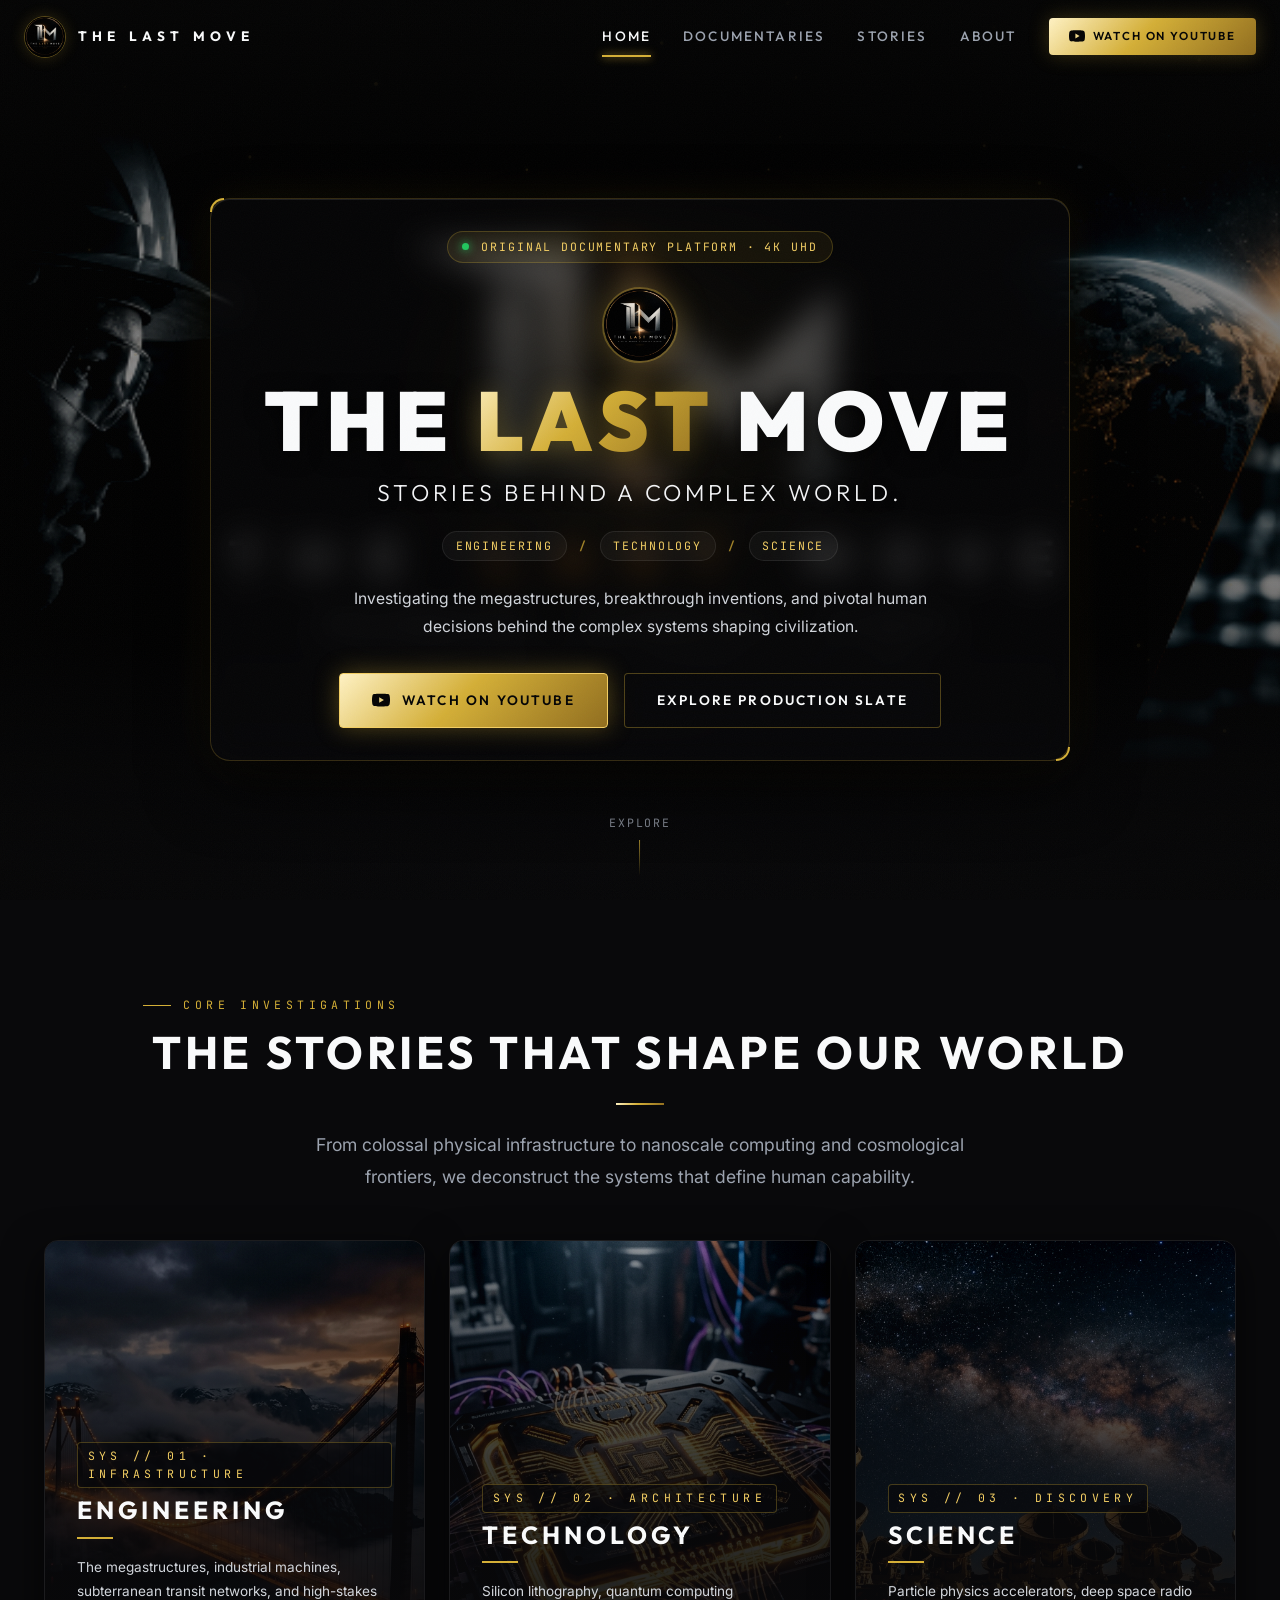
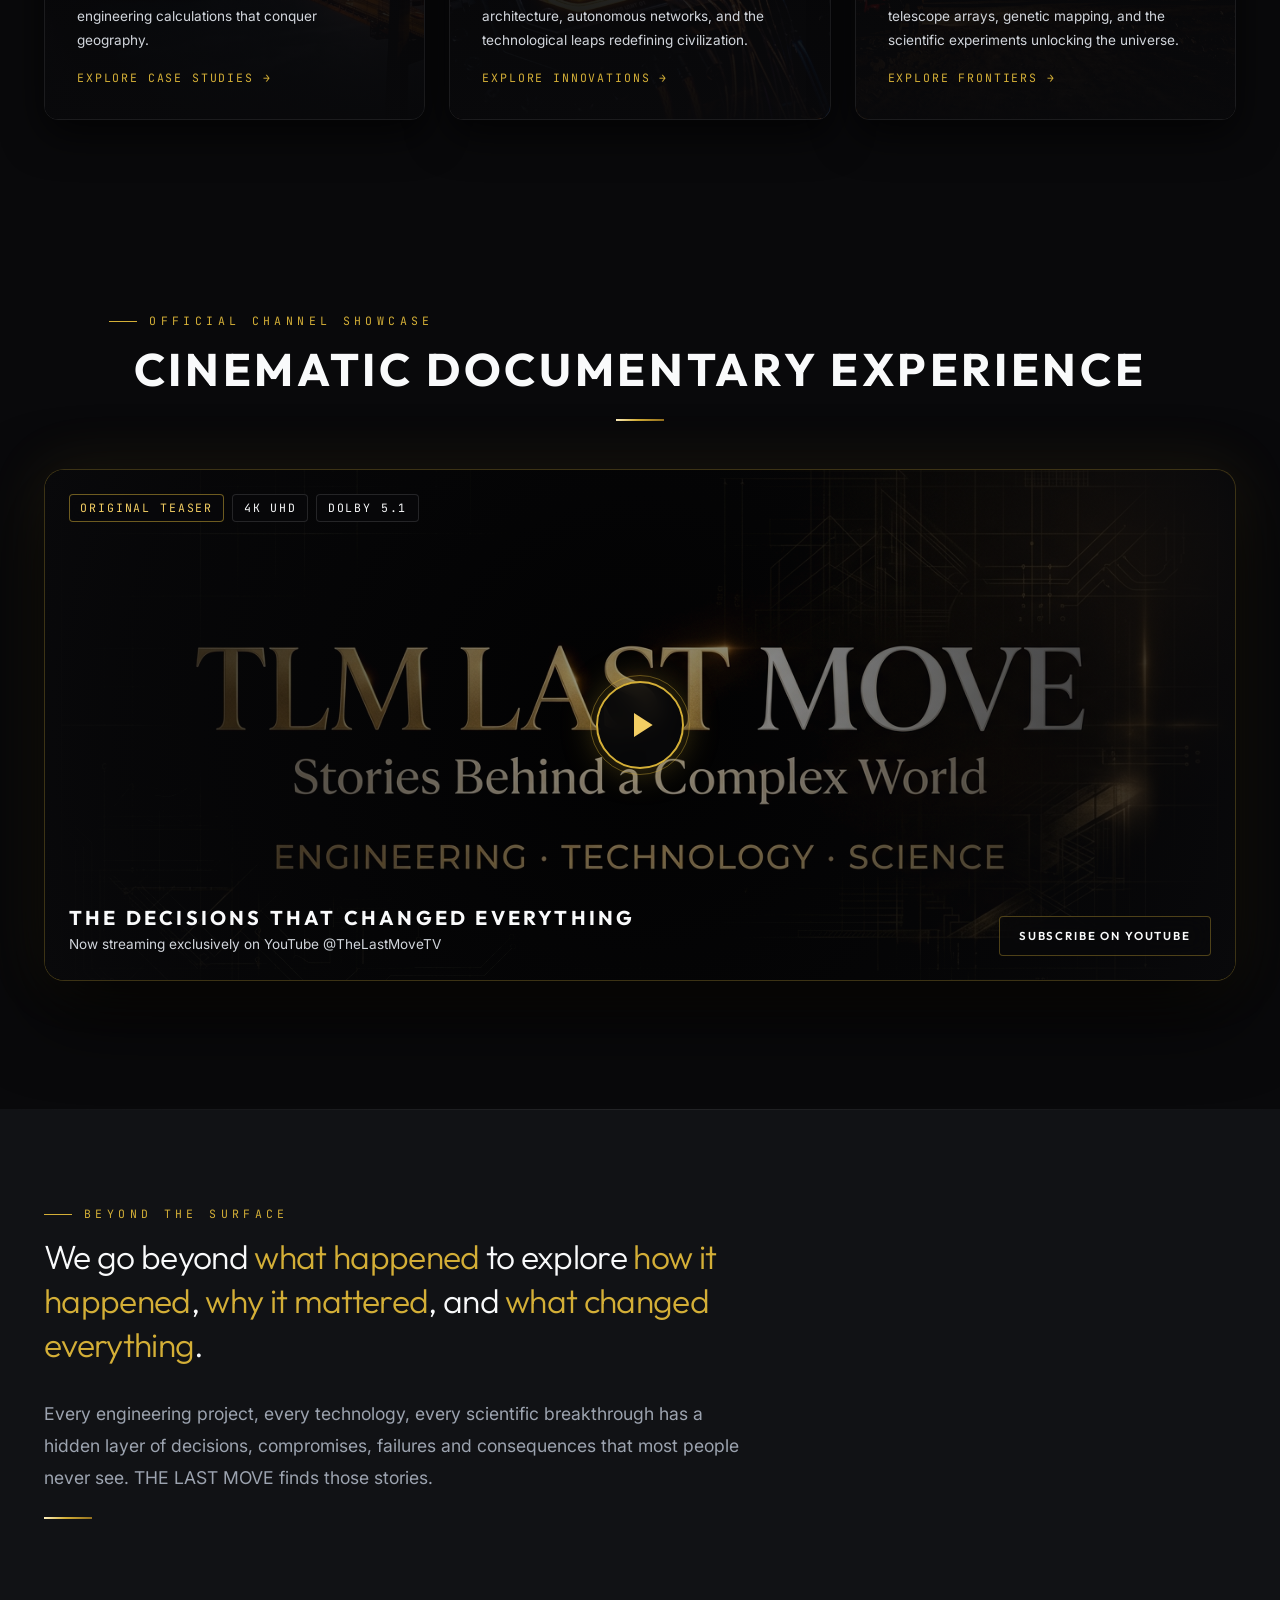
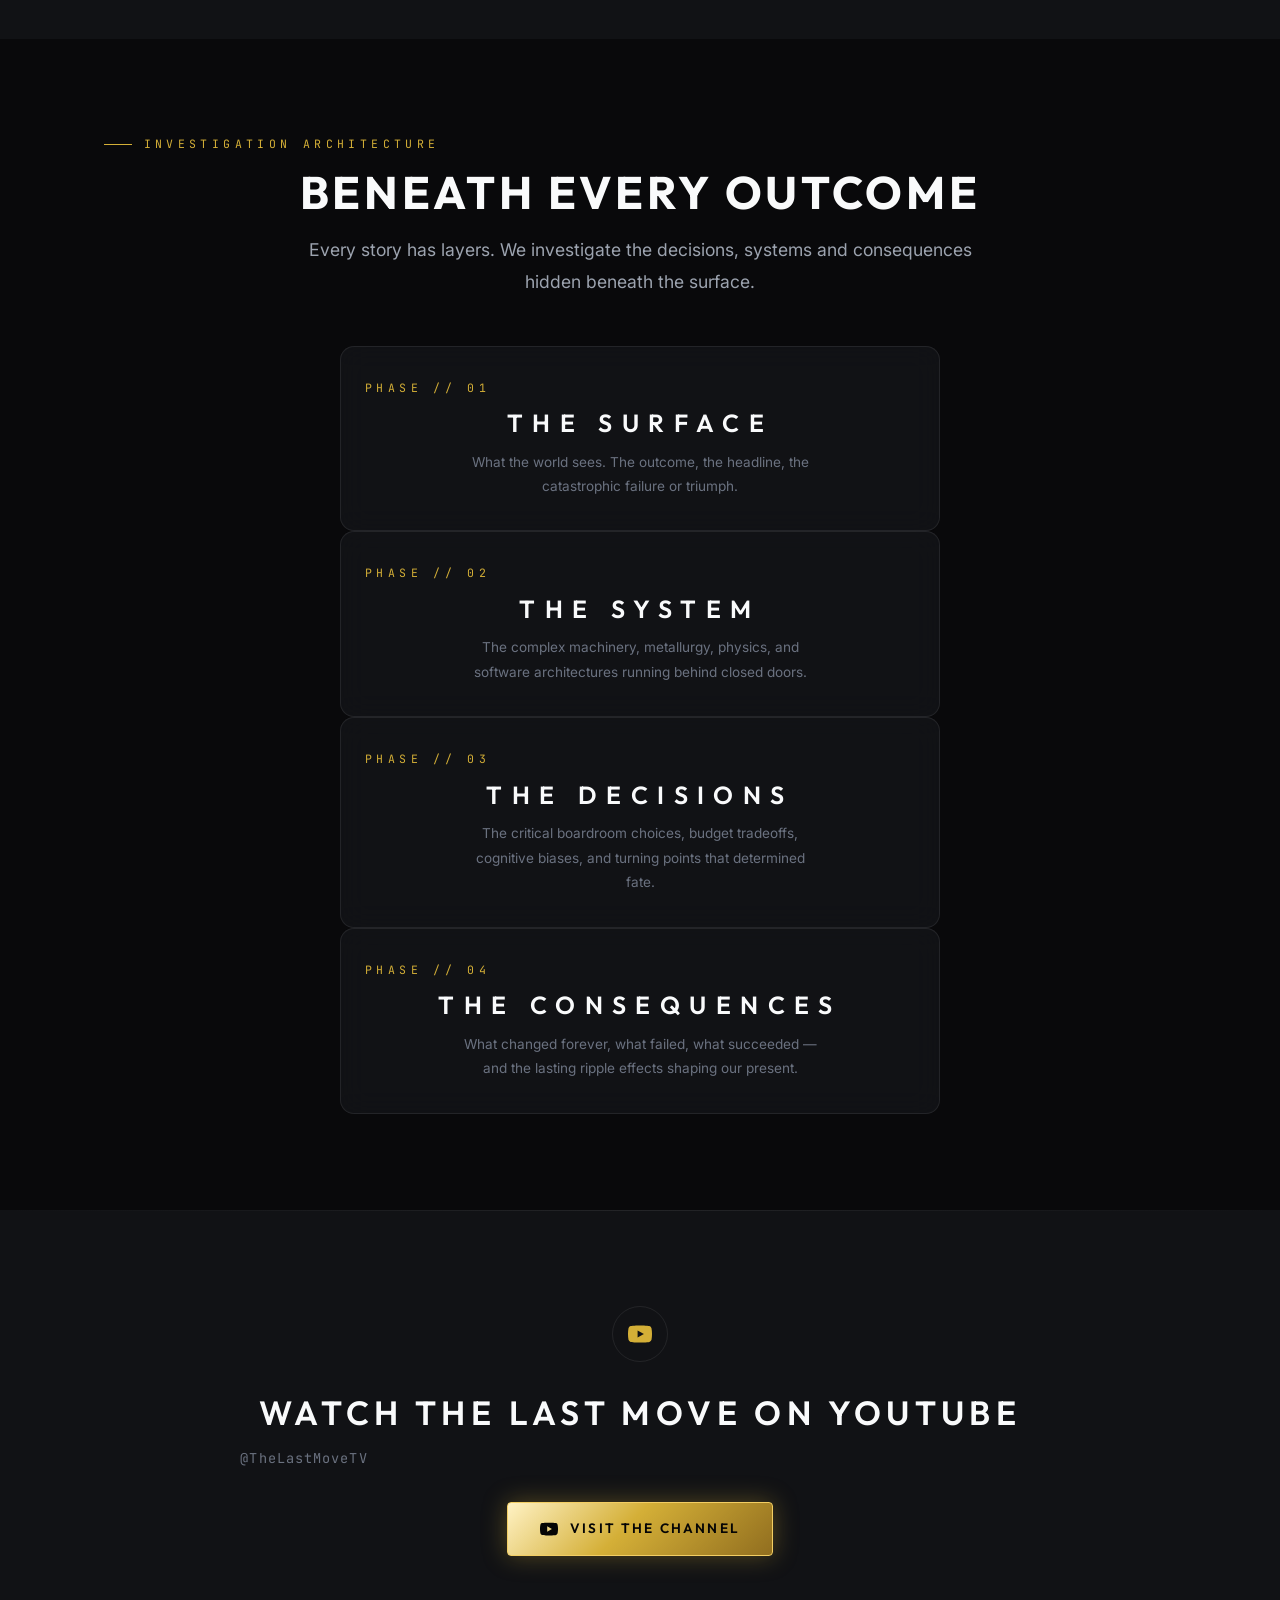
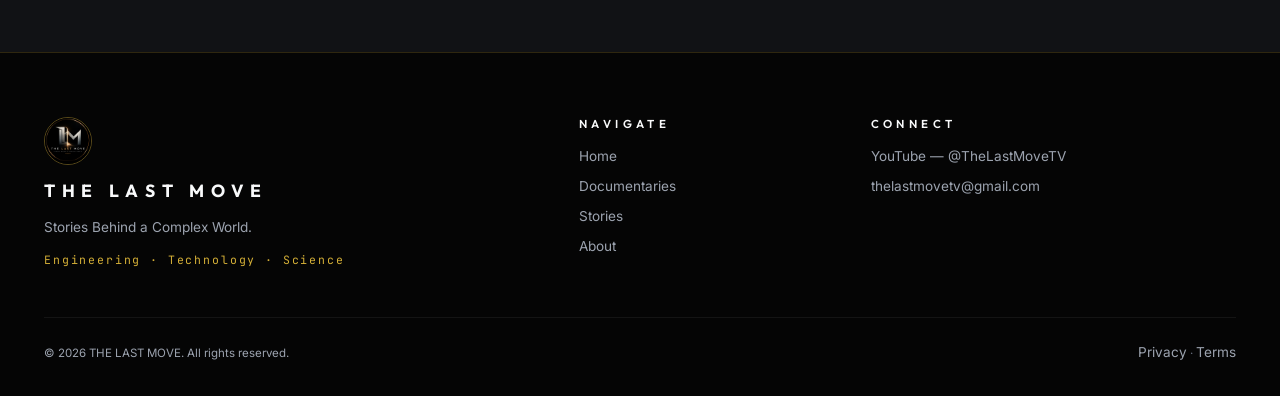
==== index.html @ c0514aca "feat: official website for THE LAST MOVE with cinematic modern aesthetic" ====
<!DOCTYPE html>
<html lang="en">
<head>
  <meta charset="UTF-8">
  <meta name="viewport" content="width=device-width, initial-scale=1.0">
  <title>THE LAST MOVE — Stories Behind a Complex World</title>
  <meta name="description" content="THE LAST MOVE explores engineering, technology, science and the decisions behind the systems that shape our world. Original documentaries investigating how it happened, why it mattered, and what changed everything.">
  <meta name="robots" content="index, follow">
  <link rel="canonical" href="https://thelastmove.com/">

  <!-- Open Graph -->
  <meta property="og:type" content="website">
  <meta property="og:title" content="THE LAST MOVE — Stories Behind a Complex World">
  <meta property="og:description" content="Original documentaries exploring engineering, technology, science and the decisions behind the systems that shape our world.">
  <meta property="og:image" content="assets/og-image.jpg">
  <meta property="og:url" content="https://thelastmove.com/">
  <meta property="og:site_name" content="THE LAST MOVE">

  <!-- Twitter -->
  <meta name="twitter:card" content="summary_large_image">
  <meta name="twitter:title" content="THE LAST MOVE — Stories Behind a Complex World">
  <meta name="twitter:description" content="Original documentaries exploring engineering, technology, science and the decisions behind the systems that shape our world.">
  <meta name="twitter:image" content="assets/og-image.jpg">

  <!-- Fonts -->
  <link rel="preconnect" href="https://fonts.googleapis.com">
  <link rel="preconnect" href="https://fonts.gstatic.com" crossorigin>
  <link href="https://fonts.googleapis.com/css2?family=Inter:wght@300;400;500;600&family=JetBrains+Mono:wght@400;500;700&family=Outfit:wght@300;400;500;600;700;800;900&display=swap" rel="stylesheet">

  <!-- Styles -->
  <link rel="stylesheet" href="css/variables.css">
  <link rel="stylesheet" href="css/base.css">
  <link rel="stylesheet" href="css/components.css">
  <link rel="stylesheet" href="css/hero.css">
  <link rel="stylesheet" href="css/pages.css">
  <link rel="stylesheet" href="css/responsive.css">

  <!-- Structured Data -->
  <script type="application/ld+json">
  {
    "@context": "https://schema.org",
    "@type": "Organization",
    "name": "THE LAST MOVE",
    "description": "Original documentaries exploring engineering, technology, science and the decisions behind the systems that shape our world.",
    "url": "https://thelastmove.com",
    "sameAs": [
      "https://www.youtube.com/@TheLastMoveTV"
    ]
  }
  </script>
</head>
<body>

  <!-- ════════════════════════════════════════
       NAVIGATION
       ════════════════════════════════════════ -->
  <nav class="nav" id="main-nav" role="navigation" aria-label="Main navigation">
    <div class="nav__inner">
      <a href="index.html" class="nav__brand" aria-label="THE LAST MOVE — Home">
        <img src="assets/logo.jpg" alt="THE LAST MOVE logo" class="nav__logo" width="42" height="42">
        <span class="nav__brand-text">The Last Move</span>
      </a>

      <button class="nav__toggle" id="nav-toggle" aria-label="Toggle navigation menu" aria-expanded="false">
        <span></span>
        <span></span>
        <span></span>
      </button>

      <div class="nav__links" id="nav-links">
        <a href="index.html" class="nav__link is-active">Home</a>
        <a href="documentaries.html" class="nav__link">Documentaries</a>
        <a href="stories.html" class="nav__link">Stories</a>
        <a href="about.html" class="nav__link">About</a>
        <a href="https://www.youtube.com/@TheLastMoveTV" target="_blank" rel="noopener noreferrer" class="nav__cta" id="nav-yt-cta">
          <svg viewBox="0 0 24 24" aria-hidden="true"><path d="M23.5 6.2a3 3 0 0 0-2.1-2.1C19.5 3.5 12 3.5 12 3.5s-7.5 0-9.4.6A3 3 0 0 0 .5 6.2 31.4 31.4 0 0 0 0 12a31.4 31.4 0 0 0 .5 5.8 3 3 0 0 0 2.1 2.1c1.9.6 9.4.6 9.4.6s7.5 0 9.4-.6a3 3 0 0 0 2.1-2.1A31.4 31.4 0 0 0 24 12a31.4 31.4 0 0 0-.5-5.8zM9.6 15.6V8.4l6.3 3.6-6.3 3.6z"/></svg>
          Watch on YouTube
        </a>
      </div>
    </div>
  </nav>

  <!-- ════════════════════════════════════════
       HERO
       ════════════════════════════════════════ -->
  <section class="hero" id="hero" aria-label="Hero">
    <canvas class="hero__canvas" id="hero-canvas" aria-hidden="true"></canvas>

    <div class="hero__bg">
      <img src="assets/banner.png" alt="THE LAST MOVE documentary banner" class="hero__bg-image" loading="eager">
    </div>

    <div class="hero__overlay" aria-hidden="true"></div>
    <div class="hero__ambient-glow" aria-hidden="true"></div>

    <div class="hero__content">
      <div class="hero__telemetry">
        <span class="hero__telemetry-dot"></span>
        <span>Original Documentary Platform · 4K UHD</span>
      </div>

      <img src="assets/logo.jpg" alt="THE LAST MOVE" class="hero__logo" width="76" height="76">

      <h1 class="hero__title">The <span class="gold">Last</span> Move</h1>

      <p class="hero__tagline">Stories Behind a Complex World.</p>

      <div class="hero__categories" aria-label="Core categories">
        <span class="hero__cat-pill">Engineering</span>
        <span class="hero__cat-sep">/</span>
        <span class="hero__cat-pill">Technology</span>
        <span class="hero__cat-sep">/</span>
        <span class="hero__cat-pill">Science</span>
      </div>

      <p class="hero__description">
        Investigating the megastructures, breakthrough inventions, and pivotal human decisions behind the complex systems shaping civilization.
      </p>

      <div class="hero__actions">
        <a href="https://www.youtube.com/@TheLastMoveTV" target="_blank" rel="noopener noreferrer" class="btn btn--primary" id="hero-cta-yt">
          <svg viewBox="0 0 24 24" aria-hidden="true" style="width:18px;height:18px;fill:currentColor;"><path d="M23.5 6.2a3 3 0 0 0-2.1-2.1C19.5 3.5 12 3.5 12 3.5s-7.5 0-9.4.6A3 3 0 0 0 .5 6.2 31.4 31.4 0 0 0 0 12a31.4 31.4 0 0 0 .5 5.8 3 3 0 0 0 2.1 2.1c1.9.6 9.4.6 9.4.6s7.5 0 9.4-.6a3 3 0 0 0 2.1-2.1A31.4 31.4 0 0 0 24 12a31.4 31.4 0 0 0-.5-5.8zM9.6 15.6V8.4l6.3 3.6-6.3 3.6z"/></svg>
          Watch on YouTube
        </a>
        <a href="documentaries.html" class="btn btn--secondary" id="hero-cta-explore">
          Explore Production Slate
        </a>
      </div>
    </div>

    <div class="hero__scroll" aria-hidden="true">
      <span class="hero__scroll-text">Explore</span>
      <span class="hero__scroll-line"></span>
    </div>
  </section>

  <!-- ════════════════════════════════════════
       THREE PILLARS WITH CINEMA CARDS
       ════════════════════════════════════════ -->
  <section class="section pillars" id="pillars" aria-label="Core subjects">
    <div class="container">
      <div class="section-header text-center reveal">
        <p class="section-header__label" style="justify-content: center;">Core Investigations</p>
        <h2 class="section-header__title">The Stories That Shape Our World</h2>
        <div class="divider divider--center"></div>
        <p class="section-header__subtitle" style="margin: 0 auto;">
          From colossal physical infrastructure to nanoscale computing and cosmological frontiers, we deconstruct the systems that define human capability.
        </p>
      </div>

      <div class="pillars__grid">
        <!-- Pillar 1: Engineering -->
        <article class="pillar-card reveal reveal--delay-1">
          <img src="assets/pillar-engineering.jpg" alt="Colossal suspension bridge megastructure in mountain fjord" class="pillar-card__bg" loading="lazy">
          <div class="pillar-card__overlay"></div>
          <div class="pillar-card__content">
            <span class="pillar-card__tag">SYS // 01 · INFRASTRUCTURE</span>
            <h3 class="pillar-card__title">Engineering</h3>
            <div class="pillar-card__divider"></div>
            <p class="pillar-card__text">
              The megastructures, industrial machines, subterranean transit networks, and high-stakes engineering calculations that conquer geography.
            </p>
            <div class="pillar-card__meta">
              <span>EXPLORE CASE STUDIES →</span>
            </div>
          </div>
        </article>

        <!-- Pillar 2: Technology -->
        <article class="pillar-card reveal reveal--delay-2">
          <img src="assets/pillar-technology.jpg" alt="Quantum computer processor core with glowing gold circuitry" class="pillar-card__bg" loading="lazy">
          <div class="pillar-card__overlay"></div>
          <div class="pillar-card__content">
            <span class="pillar-card__tag">SYS // 02 · ARCHITECTURE</span>
            <h3 class="pillar-card__title">Technology</h3>
            <div class="pillar-card__divider"></div>
            <p class="pillar-card__text">
              Silicon lithography, quantum computing architecture, autonomous networks, and the technological leaps redefining civilization.
            </p>
            <div class="pillar-card__meta">
              <span>EXPLORE INNOVATIONS →</span>
            </div>
          </div>
        </article>

        <!-- Pillar 3: Science -->
        <article class="pillar-card reveal reveal--delay-3">
          <img src="assets/pillar-science.jpg" alt="Deep space radio observatory array under Milky Way in Atacama" class="pillar-card__bg" loading="lazy">
          <div class="pillar-card__overlay"></div>
          <div class="pillar-card__content">
            <span class="pillar-card__tag">SYS // 03 · DISCOVERY</span>
            <h3 class="pillar-card__title">Science</h3>
            <div class="pillar-card__divider"></div>
            <p class="pillar-card__text">
              Particle physics accelerators, deep space radio telescope arrays, genetic mapping, and the scientific experiments unlocking the universe.
            </p>
            <div class="pillar-card__meta">
              <span>EXPLORE FRONTIERS →</span>
            </div>
          </div>
        </article>
      </div>
    </div>
  </section>

  <!-- ════════════════════════════════════════
       CINEMA SHOWCASE TEASER
       ════════════════════════════════════════ -->
  <section class="section showcase" id="showcase" aria-label="Featured Trailer Teaser">
    <div class="container">
      <div class="section-header text-center reveal">
        <p class="section-header__label" style="justify-content: center;">Official Channel Showcase</p>
        <h2 class="section-header__title">Cinematic Documentary Experience</h2>
        <div class="divider divider--center"></div>
      </div>

      <div class="cinema-showcase reveal">
        <div class="cinema-showcase__viewport">
          <img src="assets/og-image.jpg" alt="THE LAST MOVE Preview Teaser" class="cinema-showcase__bg">
          <div class="cinema-showcase__overlay"></div>

          <div class="cinema-showcase__badges">
            <span class="cinema-badge cinema-badge--gold">ORIGINAL TEASER</span>
            <span class="cinema-badge">4K UHD</span>
            <span class="cinema-badge">DOLBY 5.1</span>
          </div>

          <a href="https://www.youtube.com/@TheLastMoveTV" target="_blank" rel="noopener noreferrer" class="cinema-play-btn" aria-label="Play documentary teaser on YouTube">
            <svg viewBox="0 0 24 24"><polygon points="6 3 20 12 6 21 6 3"/></svg>
          </a>

          <div class="cinema-showcase__caption">
            <div>
              <div class="cinema-showcase__title">The Decisions That Changed Everything</div>
              <div class="cinema-showcase__desc">Now streaming exclusively on YouTube @TheLastMoveTV</div>
            </div>
            <a href="https://www.youtube.com/@TheLastMoveTV" target="_blank" rel="noopener noreferrer" class="btn btn--secondary" style="padding: 0.6rem 1.2rem; font-size: var(--text-xs);">
              Subscribe on YouTube
            </a>
          </div>
        </div>
      </div>
    </div>
  </section>

  <!-- ════════════════════════════════════════
       EDITORIAL IDEA
       ════════════════════════════════════════ -->
  <section class="section editorial" id="editorial" aria-label="Our approach">
    <div class="container">
      <div class="editorial__content reveal">
        <p class="section-header__label">Beyond the Surface</p>
        <p class="editorial__lead">
          We go beyond <em>what happened</em> to explore <em>how it happened</em>, <em>why it mattered</em>, and <em>what changed everything</em>.
        </p>
        <p class="editorial__text">
          Every engineering project, every technology, every scientific breakthrough has a hidden layer of decisions, compromises, failures and consequences that most people never see. THE LAST MOVE finds those stories.
        </p>
        <div class="divider"></div>
      </div>
    </div>
  </section>

  <!-- ════════════════════════════════════════
       STORY EXPERIENCE / TELEMETRY TIMELINE
       ════════════════════════════════════════ -->
  <section class="section story-layers" id="story-layers" aria-label="How we tell stories">
    <div class="container">
      <div class="section-header text-center reveal">
        <p class="section-header__label" style="justify-content: center;">Investigation Architecture</p>
        <h2 class="section-header__title">Beneath Every Outcome</h2>
        <p class="section-header__subtitle" style="margin: 0 auto;">
          Every story has layers. We investigate the decisions, systems and consequences hidden beneath the surface.
        </p>
      </div>

      <div class="story-layers__flow">
        <div class="story-layer reveal">
          <div class="story-layer__step">PHASE // 01</div>
          <h3 class="story-layer__label">The Surface</h3>
          <p class="story-layer__text">What the world sees. The outcome, the headline, the catastrophic failure or triumph.</p>
        </div>

        <div class="story-layer reveal reveal--delay-1">
          <div class="story-layer__step">PHASE // 02</div>
          <h3 class="story-layer__label">The System</h3>
          <p class="story-layer__text">The complex machinery, metallurgy, physics, and software architectures running behind closed doors.</p>
        </div>

        <div class="story-layer reveal reveal--delay-2">
          <div class="story-layer__step">PHASE // 03</div>
          <h3 class="story-layer__label">The Decisions</h3>
          <p class="story-layer__text">The critical boardroom choices, budget tradeoffs, cognitive biases, and turning points that determined fate.</p>
        </div>

        <div class="story-layer reveal reveal--delay-3">
          <div class="story-layer__step">PHASE // 04</div>
          <h3 class="story-layer__label">The Consequences</h3>
          <p class="story-layer__text">What changed forever, what failed, what succeeded — and the lasting ripple effects shaping our present.</p>
        </div>
      </div>
    </div>
  </section>

  <!-- ════════════════════════════════════════
       YOUTUBE CTA
       ════════════════════════════════════════ -->
  <section class="section youtube-cta" id="youtube-cta" aria-label="Watch on YouTube">
    <div class="container">
      <div class="reveal">
        <a href="https://www.youtube.com/@TheLastMoveTV" target="_blank" rel="noopener noreferrer" class="youtube-cta__icon" aria-hidden="true">
          <svg viewBox="0 0 24 24"><path d="M23.5 6.2a3 3 0 0 0-2.1-2.1C19.5 3.5 12 3.5 12 3.5s-7.5 0-9.4.6A3 3 0 0 0 .5 6.2 31.4 31.4 0 0 0 0 12a31.4 31.4 0 0 0 .5 5.8 3 3 0 0 0 2.1 2.1c1.9.6 9.4.6 9.4.6s7.5 0 9.4-.6a3 3 0 0 0 2.1-2.1A31.4 31.4 0 0 0 24 12a31.4 31.4 0 0 0-.5-5.8zM9.6 15.6V8.4l6.3 3.6-6.3 3.6z"/></svg>
        </a>
        <h2 class="youtube-cta__title">Watch The Last Move on YouTube</h2>
        <p class="youtube-cta__handle">@TheLastMoveTV</p>
        <a href="https://www.youtube.com/@TheLastMoveTV" target="_blank" rel="noopener noreferrer" class="btn btn--primary" id="yt-section-cta">
          <svg viewBox="0 0 24 24" aria-hidden="true" style="width:18px;height:18px;fill:currentColor;"><path d="M23.5 6.2a3 3 0 0 0-2.1-2.1C19.5 3.5 12 3.5 12 3.5s-7.5 0-9.4.6A3 3 0 0 0 .5 6.2 31.4 31.4 0 0 0 0 12a31.4 31.4 0 0 0 .5 5.8 3 3 0 0 0 2.1 2.1c1.9.6 9.4.6 9.4.6s7.5 0 9.4-.6a3 3 0 0 0 2.1-2.1A31.4 31.4 0 0 0 24 12a31.4 31.4 0 0 0-.5-5.8zM9.6 15.6V8.4l6.3 3.6-6.3 3.6z"/></svg>
          Visit the Channel
        </a>
      </div>
    </div>
  </section>

  <!-- ════════════════════════════════════════
       FOOTER
       ════════════════════════════════════════ -->
  <footer class="footer" id="footer" role="contentinfo">
    <div class="container">
      <div class="footer__grid">
        <div class="footer__brand">
          <img src="assets/logo.jpg" alt="THE LAST MOVE" class="footer__logo" width="48" height="48">
          <span class="footer__name">The Last Move</span>
          <span class="footer__tagline">Stories Behind a Complex World.</span>
          <span class="footer__categories">Engineering · Technology · Science</span>
        </div>

        <div>
          <h3 class="footer__heading">Navigate</h3>
          <div class="footer__links">
            <a href="index.html" class="footer__link">Home</a>
            <a href="documentaries.html" class="footer__link">Documentaries</a>
            <a href="stories.html" class="footer__link">Stories</a>
            <a href="about.html" class="footer__link">About</a>
          </div>
        </div>

        <div>
          <h3 class="footer__heading">Connect</h3>
          <div class="footer__links">
            <a href="https://www.youtube.com/@TheLastMoveTV" target="_blank" rel="noopener noreferrer" class="footer__link">YouTube — @TheLastMoveTV</a>
            <a href="mailto:thelastmovetv@gmail.com" class="footer__link">thelastmovetv@gmail.com</a>
          </div>
        </div>
      </div>

      <div class="footer__bottom">
        <p class="footer__copy">&copy; 2026 THE LAST MOVE. All rights reserved.</p>
        <div class="footer__legal">
          <a href="#" class="footer__link">Privacy</a>
          <span style="color: var(--color-grey);">·</span>
          <a href="#" class="footer__link">Terms</a>
        </div>
      </div>
    </div>
  </footer>

  <!-- Scripts -->
  <script src="js/data.js"></script>
  <script src="js/hero-animation.js"></script>
  <script src="js/main.js"></script>
</body>
</html>
---- css/variables.css ----
/* ============================================
   THE LAST MOVE — Design Tokens
   ============================================ */

:root {
  /* ── Colors ── */
  --color-black:        #050505;
  --color-near-black:   #09090b;
  --color-charcoal:     #111215;
  --color-graphite:     #16181d;
  --color-dark-grey:    #22242a;
  --color-mid-grey:     #353842;
  --color-grey:         #6b7280;
  --color-silver:       #9ca3af;
  --color-light-silver: #d1d5db;
  --color-off-white:    #f3f4f6;
  --color-white:        #f9fafb;
  --color-pure-white:   #ffffff;

  /* Accent — Radiant cinematic gold/amber */
  --color-gold:         #d4af37;
  --color-gold-bright:  #f3ce63;
  --color-gold-dim:     #a08229;
  --color-gold-glow:    rgba(212, 175, 55, 0.25);
  --color-gold-subtle:  rgba(212, 175, 55, 0.1);
  --color-gold-border:  rgba(212, 175, 55, 0.35);

  /* Gradients */
  --gradient-gold:           linear-gradient(135deg, #f6d365 0%, #c9a84c 100%);
  --gradient-gold-metallic:  linear-gradient(135deg, #fff2c4 0%, #d4af37 45%, #916e1f 100%);
  --gradient-card-overlay:   linear-gradient(180deg, rgba(9, 9, 11, 0.05) 0%, rgba(9, 9, 11, 0.7) 45%, rgba(9, 9, 11, 0.98) 100%);
  --gradient-card-overlay-hover: linear-gradient(180deg, rgba(9, 9, 11, 0) 0%, rgba(9, 9, 11, 0.6) 40%, rgba(9, 9, 11, 0.95) 100%);
  --gradient-hero-vignette:  linear-gradient(180deg, rgba(5, 5, 5, 0.65) 0%, rgba(5, 5, 5, 0.15) 25%, rgba(5, 5, 5, 0.1) 60%, rgba(9, 9, 11, 0.85) 90%, #09090b 100%);

  /* Functional */
  --color-bg-primary:   var(--color-near-black);
  --color-bg-secondary: var(--color-charcoal);
  --color-bg-tertiary:  var(--color-graphite);
  --color-bg-card:      rgba(22, 24, 29, 0.75);
  --color-bg-glass:     rgba(9, 9, 11, 0.78);
  --color-text-primary: var(--color-off-white);
  --color-text-secondary: var(--color-silver);
  --color-text-muted:   var(--color-grey);
  --color-border:       rgba(255, 255, 255, 0.08);
  --color-border-hover: rgba(255, 255, 255, 0.2);
  --color-border-gold:  var(--color-gold-border);

  /* ── Typography ── */
  --font-display:   'Outfit', sans-serif;
  --font-body:      'Inter', sans-serif;
  --font-mono:      'JetBrains Mono', monospace;

  /* Scale */
  --text-xs:    0.72rem;
  --text-sm:    0.85rem;
  --text-base:  0.98rem;
  --text-md:    1.1rem;
  --text-lg:    1.25rem;
  --text-xl:    1.55rem;
  --text-2xl:   2.1rem;
  --text-3xl:   2.85rem;
  --text-4xl:   3.8rem;
  --text-5xl:   5rem;
  --text-hero:  clamp(2.8rem, 6.5vw, 5.8rem);

  /* Weights */
  --weight-light:     300;
  --weight-regular:   400;
  --weight-medium:    500;
  --weight-semibold:  600;
  --weight-bold:      700;
  --weight-black:     900;

  /* Tracking */
  --tracking-tight:    -0.02em;
  --tracking-normal:    0;
  --tracking-wide:      0.08em;
  --tracking-wider:     0.16em;
  --tracking-widest:    0.28em;
  --tracking-cinematic: 0.38em;

  /* Leading */
  --leading-none:    1;
  --leading-tight:   1.15;
  --leading-snug:    1.3;
  --leading-normal:  1.6;
  --leading-relaxed: 1.8;

  /* ── Spacing (8px grid) ── */
  --space-1:   0.25rem;   /* 4px */
  --space-2:   0.5rem;    /* 8px */
  --space-3:   0.75rem;   /* 12px */
  --space-4:   1rem;       /* 16px */
  --space-5:   1.25rem;   /* 20px */
  --space-6:   1.5rem;    /* 24px */
  --space-8:   2rem;       /* 32px */
  --space-10:  2.5rem;    /* 40px */
  --space-12:  3rem;       /* 48px */
  --space-16:  4rem;       /* 64px */
  --space-20:  5rem;       /* 80px */
  --space-24:  6rem;       /* 96px */
  --space-32:  8rem;       /* 128px */
  --space-40:  10rem;     /* 160px */

  /* ── Layout ── */
  --container-max:   1240px;
  --container-wide:  1440px;
  --container-narrow: 840px;
  --nav-height:      74px;
  --border-radius-sm: 4px;
  --border-radius:   8px;
  --border-radius-lg: 14px;
  --border-radius-xl: 20px;

  /* ── Transitions ── */
  --ease-smooth:  cubic-bezier(0.16, 1, 0.3, 1);
  --ease-out:     cubic-bezier(0, 0, 0.2, 1);
  --ease-in:      cubic-bezier(0.4, 0, 1, 1);
  --ease-spring:  cubic-bezier(0.34, 1.56, 0.64, 1);
  --duration-fast:   180ms;
  --duration-base:   320ms;
  --duration-slow:   550ms;
  --duration-slower:  900ms;
  --duration-reveal: 1200ms;

  /* ── Shadows & Glows ── */
  --shadow-sm:   0 2px 6px rgba(0, 0, 0, 0.5);
  --shadow-md:   0 6px 18px rgba(0, 0, 0, 0.6);
  --shadow-lg:   0 14px 40px rgba(0, 0, 0, 0.7);
  --shadow-xl:   0 24px 65px rgba(0, 0, 0, 0.85);
  --shadow-gold: 0 0 45px rgba(212, 175, 55, 0.22);
  --shadow-gold-intense: 0 0 70px rgba(212, 175, 55, 0.4);
}
---- css/base.css ----
/* ============================================
   THE LAST MOVE — Base Styles
   ============================================ */

/* ── Reset ── */
*, *::before, *::after {
  margin: 0;
  padding: 0;
  box-sizing: border-box;
}

html {
  scroll-behavior: smooth;
  -webkit-text-size-adjust: 100%;
  text-size-adjust: 100%;
}

body {
  font-family: var(--font-body);
  font-size: var(--text-base);
  font-weight: var(--weight-regular);
  line-height: var(--leading-normal);
  color: var(--color-text-primary);
  background-color: var(--color-bg-primary);
  -webkit-font-smoothing: antialiased;
  -moz-osx-font-smoothing: grayscale;
  overflow-x: hidden;
  min-height: 100vh;
}

/* ── Film Grain Overlay ── */
body::after {
  content: '';
  position: fixed;
  top: 0;
  left: 0;
  width: 100%;
  height: 100%;
  pointer-events: none;
  z-index: 9999;
  opacity: 0.025;
  background-image: url("data:image/svg+xml,%3Csvg viewBox='0 0 256 256' xmlns='http://www.w3.org/2000/svg'%3E%3Cfilter id='noise'%3E%3CfeTurbulence type='fractalNoise' baseFrequency='0.9' numOctaves='4' stitchTiles='stitch'/%3E%3C/filter%3E%3Crect width='100%25' height='100%25' filter='url(%23noise)' opacity='1'/%3E%3C/svg%3E");
  background-repeat: repeat;
  background-size: 256px 256px;
}

/* ── Typography ── */
h1, h2, h3, h4, h5, h6 {
  font-family: var(--font-display);
  font-weight: var(--weight-semibold);
  line-height: var(--leading-tight);
  color: var(--color-white);
  letter-spacing: var(--tracking-wide);
}

h1 {
  font-size: var(--text-hero);
  font-weight: var(--weight-bold);
  letter-spacing: var(--tracking-wider);
  text-transform: uppercase;
}

h2 {
  font-size: var(--text-3xl);
  letter-spacing: var(--tracking-wider);
  text-transform: uppercase;
}

h3 {
  font-size: var(--text-xl);
  letter-spacing: var(--tracking-wide);
}

h4 {
  font-size: var(--text-lg);
  font-weight: var(--weight-medium);
}

p {
  color: var(--color-text-secondary);
  max-width: 65ch;
}

a {
  color: inherit;
  text-decoration: none;
  transition: color var(--duration-base) var(--ease-smooth);
}

a:hover {
  color: var(--color-gold);
}

img {
  max-width: 100%;
  height: auto;
  display: block;
}

ul, ol {
  list-style: none;
}

button {
  font-family: inherit;
  font-size: inherit;
  cursor: pointer;
  border: none;
  background: none;
  color: inherit;
}

::selection {
  background: var(--color-gold);
  color: var(--color-black);
}

/* ── Focus States (Accessibility) ── */
:focus-visible {
  outline: 2px solid var(--color-gold);
  outline-offset: 3px;
}

:focus:not(:focus-visible) {
  outline: none;
}

/* ── Container ── */
.container {
  width: 100%;
  max-width: var(--container-max);
  margin: 0 auto;
  padding: 0 var(--space-6);
}

.container--wide {
  max-width: var(--container-wide);
}

.container--narrow {
  max-width: var(--container-narrow);
}

/* ── Section ── */
.section {
  padding: var(--space-24) 0;
  position: relative;
}

.section--compact {
  padding: var(--space-16) 0;
}

/* ── Reveal Animation ── */
.reveal {
  opacity: 0;
  transform: translateY(30px);
  transition: opacity var(--duration-reveal) var(--ease-out),
              transform var(--duration-reveal) var(--ease-out);
}

.reveal.is-visible {
  opacity: 1;
  transform: translateY(0);
}

.reveal--delay-1 { transition-delay: 150ms; }
.reveal--delay-2 { transition-delay: 300ms; }
.reveal--delay-3 { transition-delay: 450ms; }
.reveal--delay-4 { transition-delay: 600ms; }

/* ── Reduced Motion ── */
@media (prefers-reduced-motion: reduce) {
  *, *::before, *::after {
    animation-duration: 0.01ms !important;
    animation-iteration-count: 1 !important;
    transition-duration: 0.01ms !important;
    scroll-behavior: auto !important;
  }

  .reveal {
    opacity: 1;
    transform: none;
  }
}

/* ── Utility ── */
.sr-only {
  position: absolute;
  width: 1px;
  height: 1px;
  padding: 0;
  margin: -1px;
  overflow: hidden;
  clip: rect(0, 0, 0, 0);
  white-space: nowrap;
  border: 0;
}

.text-gold {
  color: var(--color-gold);
}

.text-center {
  text-align: center;
}

.uppercase {
  text-transform: uppercase;
}

.mono {
  font-family: var(--font-mono);
  font-size: var(--text-xs);
  letter-spacing: var(--tracking-wider);
  text-transform: uppercase;
  color: var(--color-text-muted);
}
---- css/components.css ----
/* ============================================
   THE LAST MOVE — High-End Components
   ============================================ */

/* ── Navigation ── */
.nav {
  position: fixed;
  top: 0;
  left: 0;
  right: 0;
  z-index: 1000;
  height: var(--nav-height);
  display: flex;
  align-items: center;
  background: transparent;
  transition: background var(--duration-slow) var(--ease-smooth),
              box-shadow var(--duration-slow) var(--ease-smooth),
              border-color var(--duration-slow);
  border-bottom: 1px solid transparent;
}

.nav.is-scrolled {
  background: rgba(9, 9, 11, 0.88);
  backdrop-filter: blur(20px);
  -webkit-backdrop-filter: blur(20px);
  border-bottom-color: rgba(212, 175, 55, 0.2);
  box-shadow: 0 8px 30px rgba(0, 0, 0, 0.6);
}

.nav__inner {
  display: flex;
  align-items: center;
  justify-content: space-between;
  width: 100%;
  max-width: var(--container-wide);
  margin: 0 auto;
  padding: 0 var(--space-6);
}

.nav__brand {
  display: flex;
  align-items: center;
  gap: var(--space-3);
  z-index: 1001;
  text-decoration: none;
}

.nav__logo {
  height: 42px;
  width: 42px;
  border-radius: 50%;
  object-fit: cover;
  border: 1px solid rgba(212, 175, 55, 0.4);
  box-shadow: 0 0 15px rgba(212, 175, 55, 0.2);
}

.nav__brand-text {
  font-family: var(--font-display);
  font-size: var(--text-sm);
  font-weight: var(--weight-bold);
  letter-spacing: var(--tracking-cinematic);
  text-transform: uppercase;
  color: var(--color-white);
}

.nav__links {
  display: flex;
  align-items: center;
  gap: var(--space-8);
}

.nav__link {
  font-family: var(--font-display);
  font-size: var(--text-sm);
  font-weight: var(--weight-medium);
  letter-spacing: var(--tracking-wider);
  text-transform: uppercase;
  color: var(--color-text-secondary);
  position: relative;
  padding: var(--space-2) 0;
  transition: color var(--duration-base) var(--ease-smooth);
  text-decoration: none;
}

.nav__link::after {
  content: '';
  position: absolute;
  bottom: -2px;
  left: 0;
  width: 0;
  height: 2px;
  background: var(--color-gold);
  box-shadow: 0 0 8px var(--color-gold);
  transition: width var(--duration-base) var(--ease-smooth);
}

.nav__link:hover,
.nav__link.is-active {
  color: var(--color-white);
}

.nav__link:hover::after,
.nav__link.is-active::after {
  width: 100%;
}

.nav__cta {
  display: inline-flex;
  align-items: center;
  gap: var(--space-2);
  padding: 0.55rem 1.25rem;
  font-family: var(--font-display);
  font-size: var(--text-xs);
  font-weight: var(--weight-semibold);
  letter-spacing: var(--tracking-wider);
  text-transform: uppercase;
  color: #050505;
  background: var(--gradient-gold-metallic);
  border-radius: var(--border-radius-sm);
  text-decoration: none;
  transition: all var(--duration-base) var(--ease-smooth);
  box-shadow: 0 0 20px rgba(212, 175, 55, 0.25);
}

.nav__cta:hover {
  transform: translateY(-2px);
  box-shadow: 0 0 30px rgba(212, 175, 55, 0.5);
  filter: brightness(1.1);
}

.nav__cta svg {
  width: 16px;
  height: 16px;
  fill: currentColor;
}

/* Mobile Nav Toggle */
.nav__toggle {
  display: none;
  flex-direction: column;
  justify-content: space-between;
  width: 28px;
  height: 20px;
  background: transparent;
  border: none;
  cursor: pointer;
  z-index: 1001;
  padding: 0;
}

.nav__toggle span {
  display: block;
  width: 100%;
  height: 2px;
  background: var(--color-white);
  border-radius: 2px;
  transition: all var(--duration-base) var(--ease-smooth);
}

/* ── Buttons ── */
.btn {
  display: inline-flex;
  align-items: center;
  justify-content: center;
  gap: var(--space-3);
  padding: 0.95rem 2rem;
  font-family: var(--font-display);
  font-size: var(--text-sm);
  font-weight: var(--weight-semibold);
  letter-spacing: var(--tracking-wider);
  text-transform: uppercase;
  border-radius: var(--border-radius-sm);
  cursor: pointer;
  transition: all var(--duration-base) var(--ease-smooth);
  text-decoration: none;
  position: relative;
  overflow: hidden;
}

.btn--primary {
  color: #050505;
  background: var(--gradient-gold-metallic);
  border: 1px solid var(--color-gold-bright);
  box-shadow: 0 0 25px rgba(212, 175, 55, 0.35);
}

.btn--primary:hover {
  transform: translateY(-2px);
  box-shadow: 0 0 45px rgba(212, 175, 55, 0.6);
  filter: brightness(1.1);
}

.btn--secondary {
  color: var(--color-white);
  border: 1px solid rgba(212, 175, 55, 0.35);
  background: rgba(9, 9, 11, 0.6);
  backdrop-filter: blur(12px);
}

.btn--secondary:hover {
  border-color: var(--color-gold);
  background: rgba(212, 175, 55, 0.1);
  box-shadow: 0 0 25px rgba(212, 175, 55, 0.2);
  transform: translateY(-2px);
}

/* ── Section Header ── */
.section-header {
  margin-bottom: var(--space-12);
}

.section-header__label {
  font-family: var(--font-mono);
  font-size: var(--text-xs);
  letter-spacing: var(--tracking-cinematic);
  text-transform: uppercase;
  color: var(--color-gold);
  margin-bottom: var(--space-3);
  display: flex;
  align-items: center;
  gap: var(--space-3);
}

.section-header__label::before {
  content: '';
  width: 28px;
  height: 1px;
  background: var(--color-gold);
}

.section-header__title {
  font-size: var(--text-3xl);
  font-weight: var(--weight-bold);
  letter-spacing: var(--tracking-wide);
  color: var(--color-white);
  margin-bottom: var(--space-4);
}

.section-header__subtitle {
  font-size: var(--text-md);
  color: var(--color-text-secondary);
  max-width: 65ch;
  line-height: var(--leading-relaxed);
}

.divider {
  width: 48px;
  height: 2px;
  background: var(--gradient-gold-metallic);
  margin: var(--space-6) 0;
}

.divider--center {
  margin-left: auto;
  margin-right: auto;
}

/* ── Pillar Cards with Full-Bleed Imagery ── */
.pillars__grid {
  display: grid;
  grid-template-columns: repeat(3, 1fr);
  gap: var(--space-6);
}

.pillar-card {
  position: relative;
  min-height: 480px;
  border-radius: var(--border-radius-lg);
  overflow: hidden;
  border: 1px solid rgba(255, 255, 255, 0.08);
  display: flex;
  flex-direction: column;
  justify-content: flex-end;
  padding: var(--space-8);
  transition: all var(--duration-base) var(--ease-smooth);
  box-shadow: var(--shadow-lg);
  text-decoration: none;
}

.pillar-card__bg {
  position: absolute;
  top: 0;
  left: 0;
  width: 100%;
  height: 100%;
  object-fit: cover;
  transition: transform 0.9s var(--ease-smooth), filter 0.9s var(--ease-smooth);
  filter: brightness(0.68) contrast(1.12);
  z-index: 1;
}

.pillar-card__overlay {
  position: absolute;
  top: 0;
  left: 0;
  width: 100%;
  height: 100%;
  z-index: 2;
  background: var(--gradient-card-overlay);
  transition: all var(--duration-base);
}

.pillar-card__content {
  position: relative;
  z-index: 3;
}

.pillar-card__tag {
  display: inline-block;
  font-family: var(--font-mono);
  font-size: var(--text-xs);
  letter-spacing: var(--tracking-cinematic);
  color: var(--color-gold-bright);
  text-transform: uppercase;
  margin-bottom: var(--space-2);
  background: rgba(9, 9, 11, 0.65);
  padding: 0.25rem 0.6rem;
  border-radius: var(--border-radius-sm);
  border: 1px solid rgba(212, 175, 55, 0.3);
}

.pillar-card__title {
  font-family: var(--font-display);
  font-size: var(--text-xl);
  font-weight: var(--weight-bold);
  letter-spacing: var(--tracking-wider);
  text-transform: uppercase;
  color: var(--color-white);
  margin-bottom: var(--space-3);
}

.pillar-card__divider {
  width: 36px;
  height: 2px;
  background: var(--color-gold);
  margin-bottom: var(--space-4);
  transition: width var(--duration-base) var(--ease-smooth);
}

.pillar-card__text {
  font-size: var(--text-sm);
  color: var(--color-light-silver);
  line-height: var(--leading-relaxed);
  margin-bottom: var(--space-4);
}

.pillar-card__meta {
  font-family: var(--font-mono);
  font-size: var(--text-xs);
  color: var(--color-gold);
  display: flex;
  align-items: center;
  gap: var(--space-2);
  letter-spacing: var(--tracking-wider);
}

.pillar-card:hover {
  transform: translateY(-8px);
  border-color: rgba(212, 175, 55, 0.55);
  box-shadow: 0 24px 60px rgba(0, 0, 0, 0.85), 0 0 40px rgba(212, 175, 55, 0.2);
}

.pillar-card:hover .pillar-card__bg {
  transform: scale(1.08);
  filter: brightness(0.85) contrast(1.15);
}

.pillar-card:hover .pillar-card__divider {
  width: 60px;
}

/* ── Cinema Teaser Showcase Component ── */
.cinema-showcase {
  position: relative;
  border-radius: var(--border-radius-xl);
  overflow: hidden;
  border: 1px solid rgba(212, 175, 55, 0.25);
  background: #09090b;
  box-shadow: 0 30px 80px rgba(0, 0, 0, 0.9), 0 0 60px rgba(212, 175, 55, 0.12);
  margin: var(--space-8) 0;
}

.cinema-showcase__viewport {
  position: relative;
  aspect-ratio: 21 / 9;
  min-height: 380px;
  display: flex;
  align-items: center;
  justify-content: center;
  overflow: hidden;
}

.cinema-showcase__bg {
  position: absolute;
  top: 0;
  left: 0;
  width: 100%;
  height: 100%;
  object-fit: cover;
  filter: brightness(0.75) contrast(1.1);
  transition: transform 0.8s var(--ease-smooth);
}

.cinema-showcase:hover .cinema-showcase__bg {
  transform: scale(1.03);
}

.cinema-showcase__overlay {
  position: absolute;
  top: 0;
  left: 0;
  width: 100%;
  height: 100%;
  background: radial-gradient(circle at center, rgba(9, 9, 11, 0.2) 0%, rgba(9, 9, 11, 0.75) 80%, #09090b 100%);
}

.cinema-showcase__badges {
  position: absolute;
  top: var(--space-6);
  left: var(--space-6);
  display: flex;
  gap: var(--space-2);
  z-index: 3;
}

.cinema-badge {
  font-family: var(--font-mono);
  font-size: var(--text-xs);
  padding: 0.25rem 0.65rem;
  background: rgba(9, 9, 11, 0.75);
  backdrop-filter: blur(8px);
  border: 1px solid rgba(255, 255, 255, 0.12);
  border-radius: var(--border-radius-sm);
  color: var(--color-white);
  letter-spacing: var(--tracking-wider);
}

.cinema-badge--gold {
  border-color: rgba(212, 175, 55, 0.5);
  color: var(--color-gold-bright);
}

.cinema-play-btn {
  position: relative;
  z-index: 4;
  width: 88px;
  height: 88px;
  border-radius: 50%;
  background: rgba(9, 9, 11, 0.8);
  backdrop-filter: blur(12px);
  border: 2px solid var(--color-gold);
  display: flex;
  align-items: center;
  justify-content: center;
  color: var(--color-gold-bright);
  cursor: pointer;
  transition: all var(--duration-base) var(--ease-smooth);
  box-shadow: 0 0 35px rgba(212, 175, 55, 0.35);
  text-decoration: none;
}

.cinema-play-btn::before {
  content: '';
  position: absolute;
  top: -8px;
  left: -8px;
  right: -8px;
  bottom: -8px;
  border-radius: 50%;
  border: 1px solid var(--color-gold);
  opacity: 0.4;
  animation: playPulse 2.5s infinite ease-out;
}

@keyframes playPulse {
  0%   { transform: scale(1); opacity: 0.8; }
  100% { transform: scale(1.4); opacity: 0; }
}

.cinema-play-btn:hover {
  transform: scale(1.12);
  background: var(--color-gold);
  color: #050505;
  box-shadow: 0 0 50px rgba(212, 175, 55, 0.7);
}

.cinema-play-btn svg {
  width: 32px;
  height: 32px;
  fill: currentColor;
  transform: translateX(2px);
}

.cinema-showcase__caption {
  position: absolute;
  bottom: var(--space-6);
  left: var(--space-6);
  right: var(--space-6);
  z-index: 3;
  display: flex;
  justify-content: space-between;
  align-items: flex-end;
}

.cinema-showcase__title {
  font-family: var(--font-display);
  font-size: var(--text-lg);
  font-weight: var(--weight-bold);
  color: var(--color-white);
  letter-spacing: var(--tracking-wider);
  text-transform: uppercase;
}

.cinema-showcase__desc {
  font-size: var(--text-sm);
  color: var(--color-light-silver);
}

/* ── Interactive Story Layers Timeline ── */
.story-layers__flow {
  display: grid;
  grid-template-columns: repeat(4, 1fr);
  gap: var(--space-4);
  position: relative;
  margin-top: var(--space-8);
}

.story-layer {
  background: rgba(22, 24, 29, 0.65);
  backdrop-filter: blur(14px);
  border: 1px solid rgba(255, 255, 255, 0.08);
  border-radius: var(--border-radius-lg);
  padding: var(--space-6);
  position: relative;
  transition: all var(--duration-base) var(--ease-smooth);
}

.story-layer:hover {
  transform: translateY(-4px);
  border-color: rgba(212, 175, 55, 0.45);
  background: rgba(22, 24, 29, 0.9);
  box-shadow: 0 16px 36px rgba(0, 0, 0, 0.6), 0 0 25px rgba(212, 175, 55, 0.12);
}

.story-layer__step {
  font-family: var(--font-mono);
  font-size: var(--text-xs);
  color: var(--color-gold);
  letter-spacing: var(--tracking-cinematic);
  margin-bottom: var(--space-3);
  display: flex;
  align-items: center;
  gap: var(--space-2);
}

.story-layer__label {
  font-family: var(--font-display);
  font-size: var(--text-md);
  font-weight: var(--weight-bold);
  color: var(--color-white);
  letter-spacing: var(--tracking-wide);
  text-transform: uppercase;
  margin-bottom: var(--space-2);
}

.story-layer__text {
  font-size: var(--text-sm);
  color: var(--color-light-silver);
  line-height: var(--leading-relaxed);
}

/* ── Dossier Slate Cards (for Documentaries and Stories) ── */
.dossier-grid {
  display: grid;
  grid-template-columns: repeat(3, 1fr);
  gap: var(--space-6);
  margin-top: var(--space-10);
}

.dossier-card {
  background: rgba(17, 18, 21, 0.85);
  border: 1px solid rgba(255, 255, 255, 0.08);
  border-radius: var(--border-radius-lg);
  overflow: hidden;
  transition: all var(--duration-base) var(--ease-smooth);
  display: flex;
  flex-direction: column;
}

.dossier-card:hover {
  transform: translateY(-6px);
  border-color: rgba(212, 175, 55, 0.45);
  box-shadow: 0 20px 45px rgba(0, 0, 0, 0.8), 0 0 30px rgba(212, 175, 55, 0.12);
}

.dossier-card__media {
  position: relative;
  aspect-ratio: 16 / 9;
  overflow: hidden;
}

.dossier-card__img {
  width: 100%;
  height: 100%;
  object-fit: cover;
  transition: transform 0.7s var(--ease-smooth);
}

.dossier-card:hover .dossier-card__img {
  transform: scale(1.06);
}

.dossier-card__badge {
  position: absolute;
  top: var(--space-3);
  right: var(--space-3);
  font-family: var(--font-mono);
  font-size: var(--text-xs);
  padding: 0.2rem 0.55rem;
  background: rgba(9, 9, 11, 0.8);
  border: 1px solid rgba(212, 175, 55, 0.4);
  border-radius: var(--border-radius-sm);
  color: var(--color-gold-bright);
  letter-spacing: var(--tracking-wider);
}

.dossier-card__body {
  padding: var(--space-6);
  display: flex;
  flex-direction: column;
  flex-grow: 1;
}

.dossier-card__category {
  font-family: var(--font-mono);
  font-size: var(--text-xs);
  color: var(--color-gold);
  letter-spacing: var(--tracking-cinematic);
  text-transform: uppercase;
  margin-bottom: var(--space-2);
}

.dossier-card__title {
  font-family: var(--font-display);
  font-size: var(--text-md);
  font-weight: var(--weight-bold);
  color: var(--color-white);
  line-height: var(--leading-snug);
  margin-bottom: var(--space-3);
}

.dossier-card__excerpt {
  font-size: var(--text-sm);
  color: var(--color-light-silver);
  line-height: var(--leading-relaxed);
  margin-bottom: var(--space-6);
  flex-grow: 1;
}

.dossier-card__footer {
  display: flex;
  justify-content: space-between;
  align-items: center;
  border-top: 1px solid rgba(255, 255, 255, 0.06);
  padding-top: var(--space-4);
  font-family: var(--font-mono);
  font-size: var(--text-xs);
  color: var(--color-silver);
}

/* ── Footer ── */
.footer {
  background: #050505;
  border-top: 1px solid rgba(212, 175, 55, 0.2);
  padding: var(--space-16) 0 var(--space-8);
}

.footer__grid {
  display: grid;
  grid-template-columns: 2fr 1fr 1.5fr;
  gap: var(--space-12);
  margin-bottom: var(--space-12);
}

.footer__brand {
  display: flex;
  flex-direction: column;
  gap: var(--space-3);
}

.footer__logo {
  width: 48px;
  height: 48px;
  border-radius: 50%;
  object-fit: cover;
  border: 1px solid rgba(212, 175, 55, 0.4);
}

.footer__name {
  font-family: var(--font-display);
  font-size: var(--text-md);
  font-weight: var(--weight-bold);
  letter-spacing: var(--tracking-cinematic);
  text-transform: uppercase;
  color: var(--color-white);
}

.footer__tagline {
  font-size: var(--text-sm);
  color: var(--color-silver);
}

.footer__categories {
  font-family: var(--font-mono);
  font-size: var(--text-xs);
  color: var(--color-gold);
  letter-spacing: var(--tracking-wider);
}

.footer__heading {
  font-family: var(--font-display);
  font-size: var(--text-xs);
  letter-spacing: var(--tracking-cinematic);
  text-transform: uppercase;
  color: var(--color-white);
  margin-bottom: var(--space-4);
}

.footer__links {
  display: flex;
  flex-direction: column;
  gap: var(--space-2);
}

.footer__link {
  font-size: var(--text-sm);
  color: var(--color-silver);
  text-decoration: none;
  transition: color var(--duration-fast);
}

.footer__link:hover {
  color: var(--color-gold-bright);
}

.footer__bottom {
  display: flex;
  align-items: center;
  justify-content: space-between;
  padding-top: var(--space-6);
  border-top: 1px solid rgba(255, 255, 255, 0.06);
  font-size: var(--text-xs);
  color: var(--color-text-muted);
}
---- css/hero.css ----
/* ============================================
   THE LAST MOVE — Cinematic Hero Section
   ============================================ */

.hero {
  position: relative;
  min-height: 100vh;
  display: flex;
  flex-direction: column;
  align-items: center;
  justify-content: center;
  overflow: hidden;
  background: var(--color-black);
  padding: calc(var(--nav-height) + var(--space-8)) var(--space-4) var(--space-12);
}

/* Canvas animation background - faint technical schematic grid */
.hero__canvas {
  position: absolute;
  top: 0;
  left: 0;
  width: 100%;
  height: 100%;
  z-index: 2;
  opacity: 0.35;
  pointer-events: none;
}

/* Banner background - crisp, cinematic, high clarity */
.hero__bg {
  position: absolute;
  top: 0;
  left: 0;
  width: 100%;
  height: 100%;
  z-index: 1;
  overflow: hidden;
}

.hero__bg-image {
  width: 100%;
  height: 100%;
  object-fit: cover;
  object-position: center 38%;
  opacity: 0.88;
  filter: brightness(0.92) contrast(1.12) saturate(1.1);
  transform: scale(1.02);
  animation: heroSubtleFloat 28s ease-in-out infinite alternate;
}

@keyframes heroSubtleFloat {
  0%   { transform: scale(1.02) translate(0, 0); }
  50%  { transform: scale(1.04) translate(-0.4%, -0.2%); }
  100% { transform: scale(1.02) translate(0.3%, 0.2%); }
}

/* Gradient overlays - edge-feathered vignette preserving center clarity */
.hero__overlay {
  position: absolute;
  top: 0;
  left: 0;
  width: 100%;
  height: 100%;
  z-index: 3;
  pointer-events: none;
  background: 
    radial-gradient(ellipse 85% 75% at 50% 50%, rgba(5, 5, 5, 0.05) 0%, rgba(5, 5, 5, 0.35) 60%, rgba(5, 5, 5, 0.82) 100%),
    linear-gradient(180deg, rgba(5, 5, 5, 0.75) 0%, rgba(5, 5, 5, 0.1) 20%, rgba(5, 5, 5, 0.1) 70%, rgba(9, 9, 11, 0.95) 95%, #09090b 100%);
}

/* Ambient glow accent behind hero center */
.hero__ambient-glow {
  position: absolute;
  top: 45%;
  left: 50%;
  transform: translate(-50%, -50%);
  width: 650px;
  height: 380px;
  background: radial-gradient(circle, rgba(212, 175, 55, 0.14) 0%, rgba(212, 175, 55, 0.03) 45%, transparent 70%);
  z-index: 3;
  pointer-events: none;
  filter: blur(40px);
}

/* Content Container with Glassmorphism */
.hero__content {
  position: relative;
  z-index: 4;
  text-align: center;
  padding: var(--space-8) var(--space-10);
  max-width: 860px;
  width: 100%;
  background: rgba(9, 9, 11, 0.58);
  backdrop-filter: blur(16px);
  -webkit-backdrop-filter: blur(16px);
  border: 1px solid rgba(212, 175, 55, 0.22);
  border-radius: var(--border-radius-xl);
  box-shadow: 
    0 24px 65px rgba(0, 0, 0, 0.8),
    0 0 50px rgba(212, 175, 55, 0.08),
    inset 0 1px 0 rgba(255, 255, 255, 0.1);
  animation: heroCardEntrance 1.2s var(--ease-smooth) forwards;
}

@keyframes heroCardEntrance {
  from {
    opacity: 0;
    transform: translateY(24px) scale(0.98);
  }
  to {
    opacity: 1;
    transform: translateY(0) scale(1);
  }
}

/* Corner HUD accents on hero card */
.hero__content::before,
.hero__content::after {
  content: '';
  position: absolute;
  width: 14px;
  height: 14px;
  border-color: var(--color-gold);
  pointer-events: none;
}

.hero__content::before {
  top: -1px;
  left: -1px;
  border-top: 2px solid var(--color-gold);
  border-left: 2px solid var(--color-gold);
  border-top-left-radius: var(--border-radius-xl);
}

.hero__content::after {
  bottom: -1px;
  right: -1px;
  border-bottom: 2px solid var(--color-gold);
  border-right: 2px solid var(--color-gold);
  border-bottom-right-radius: var(--border-radius-xl);
}

/* Telemetry Badge */
.hero__telemetry {
  display: inline-flex;
  align-items: center;
  gap: var(--space-3);
  font-family: var(--font-mono);
  font-size: var(--text-xs);
  letter-spacing: var(--tracking-wider);
  color: var(--color-gold-bright);
  text-transform: uppercase;
  padding: 0.35rem 0.9rem;
  background: rgba(212, 175, 55, 0.08);
  border: 1px solid rgba(212, 175, 55, 0.25);
  border-radius: 999px;
  margin-bottom: var(--space-6);
}

.hero__telemetry-dot {
  width: 7px;
  height: 7px;
  background: #22c55e;
  border-radius: 50%;
  box-shadow: 0 0 8px #22c55e;
  animation: telemetryPulse 2s infinite ease-in-out;
}

@keyframes telemetryPulse {
  0%, 100% { opacity: 1; transform: scale(1); }
  50%      { opacity: 0.4; transform: scale(0.85); }
}

/* Logo mark */
.hero__logo {
  width: 76px;
  height: 76px;
  border-radius: 50%;
  object-fit: cover;
  margin: 0 auto var(--space-4);
  display: block;
  border: 2px solid rgba(212, 175, 55, 0.4);
  box-shadow: 0 0 35px rgba(212, 175, 55, 0.25);
  transition: transform var(--duration-base) var(--ease-smooth), box-shadow var(--duration-base);
}

.hero__logo:hover {
  transform: scale(1.05);
  box-shadow: 0 0 45px rgba(212, 175, 55, 0.4);
}

/* Title */
.hero__title {
  font-family: var(--font-display);
  font-size: var(--text-hero);
  font-weight: var(--weight-black);
  letter-spacing: var(--tracking-wide);
  text-transform: uppercase;
  color: var(--color-white);
  line-height: var(--leading-none);
  margin-bottom: var(--space-3);
  text-shadow: 0 4px 20px rgba(0, 0, 0, 0.8);
}

.hero__title span.gold {
  background: var(--gradient-gold-metallic);
  -webkit-background-clip: text;
  -webkit-text-fill-color: transparent;
  text-shadow: none;
  filter: drop-shadow(0 2px 14px rgba(212, 175, 55, 0.35));
}

/* Tagline */
.hero__tagline {
  font-family: var(--font-display);
  font-size: clamp(1.1rem, 2.2vw, 1.45rem);
  font-weight: var(--weight-light);
  letter-spacing: var(--tracking-wider);
  text-transform: uppercase;
  color: var(--color-off-white);
  margin-bottom: var(--space-5);
  text-shadow: 0 2px 10px rgba(0, 0, 0, 0.7);
}

/* Category bar with glowing pills */
.hero__categories {
  font-family: var(--font-mono);
  font-size: var(--text-xs);
  letter-spacing: var(--tracking-wider);
  text-transform: uppercase;
  color: var(--color-gold-bright);
  margin-bottom: var(--space-6);
  display: flex;
  align-items: center;
  justify-content: center;
  flex-wrap: wrap;
  gap: var(--space-3);
}

.hero__cat-pill {
  padding: 0.3rem 0.8rem;
  background: rgba(255, 255, 255, 0.04);
  border: 1px solid rgba(255, 255, 255, 0.08);
  border-radius: 999px;
  transition: all var(--duration-fast);
}

.hero__cat-pill:hover {
  background: rgba(212, 175, 55, 0.12);
  border-color: rgba(212, 175, 55, 0.4);
  color: var(--color-white);
}

.hero__cat-sep {
  color: var(--color-gold-dim);
  font-weight: bold;
}

/* Description */
.hero__description {
  font-size: var(--text-base);
  color: var(--color-light-silver);
  max-width: 60ch;
  margin: 0 auto var(--space-8);
  line-height: var(--leading-relaxed);
}

/* Actions */
.hero__actions {
  display: flex;
  align-items: center;
  justify-content: center;
  gap: var(--space-4);
  flex-wrap: wrap;
}

/* Scroll indicator */
.hero__scroll {
  position: absolute;
  bottom: var(--space-6);
  left: 50%;
  transform: translateX(-50%);
  display: flex;
  flex-direction: column;
  align-items: center;
  gap: var(--space-2);
  z-index: 4;
  opacity: 0.75;
  transition: opacity var(--duration-base);
}

.hero__scroll:hover {
  opacity: 1;
}

.hero__scroll-text {
  font-family: var(--font-mono);
  font-size: var(--text-xs);
  letter-spacing: var(--tracking-wider);
  text-transform: uppercase;
  color: var(--color-silver);
}

.hero__scroll-line {
  width: 1px;
  height: 36px;
  background: linear-gradient(180deg, var(--color-gold), transparent);
  animation: heroScrollPulse 2s infinite ease-in-out;
}

@keyframes heroScrollPulse {
  0%   { transform: scaleY(0); transform-origin: top; }
  50%  { transform: scaleY(1); transform-origin: top; }
  50.1%{ transform: scaleY(1); transform-origin: bottom; }
  100% { transform: scaleY(0); transform-origin: bottom; }
}
---- css/pages.css ----
/* ============================================
   THE LAST MOVE — Page Styles
   ============================================ */

/* ── Pillars Section ── */
.pillars {
  background: var(--color-bg-primary);
}

.pillars__grid {
  display: grid;
  grid-template-columns: repeat(3, 1fr);
  gap: var(--space-6);
}

/* ── Editorial Section ── */
.editorial {
  background: var(--color-bg-secondary);
  position: relative;
  overflow: hidden;
}

.editorial::before {
  content: '';
  position: absolute;
  top: 0;
  left: 0;
  right: 0;
  height: 1px;
  background: linear-gradient(90deg, transparent, var(--color-border), transparent);
}

.editorial__content {
  max-width: 700px;
}

.editorial__lead {
  font-family: var(--font-display);
  font-size: var(--text-2xl);
  font-weight: var(--weight-light);
  color: var(--color-white);
  line-height: var(--leading-snug);
  margin-bottom: var(--space-8);
  letter-spacing: var(--tracking-tight);
}

.editorial__lead em {
  color: var(--color-gold);
  font-style: normal;
}

.editorial__text {
  font-size: var(--text-md);
  color: var(--color-text-secondary);
  line-height: var(--leading-relaxed);
  margin-bottom: var(--space-6);
}

/* ── Story Layers Section ── */
.story-layers {
  background: var(--color-bg-primary);
  position: relative;
}

.story-layers__flow {
  display: flex;
  flex-direction: column;
  align-items: center;
  gap: 0;
  max-width: 600px;
  margin: 0 auto;
}

.story-layer {
  text-align: center;
  padding: var(--space-8) var(--space-6);
  position: relative;
  width: 100%;
}

.story-layer__label {
  font-family: var(--font-display);
  font-size: var(--text-xl);
  font-weight: var(--weight-semibold);
  letter-spacing: var(--tracking-cinematic);
  text-transform: uppercase;
  color: var(--color-white);
  margin-bottom: var(--space-3);
  transition: color var(--duration-slow) var(--ease-smooth);
}

.story-layer:hover .story-layer__label {
  color: var(--color-gold);
}

.story-layer__text {
  font-size: var(--text-sm);
  color: var(--color-text-muted);
  max-width: 40ch;
  margin: 0 auto;
  line-height: var(--leading-relaxed);
}

.story-layer__connector {
  display: flex;
  flex-direction: column;
  align-items: center;
  gap: 0;
  padding: var(--space-2) 0;
}

.story-layer__connector-line {
  width: 1px;
  height: 40px;
  background: linear-gradient(180deg, var(--color-gold-dim), rgba(201, 168, 76, 0.1));
}

.story-layer__connector-dot {
  width: 6px;
  height: 6px;
  background: var(--color-gold-dim);
  border-radius: 50%;
}

/* ── YouTube CTA Section ── */
.youtube-cta {
  background: var(--color-bg-secondary);
  text-align: center;
  position: relative;
  overflow: hidden;
}

.youtube-cta::before {
  content: '';
  position: absolute;
  top: 0;
  left: 0;
  right: 0;
  height: 1px;
  background: linear-gradient(90deg, transparent, var(--color-border), transparent);
}

.youtube-cta__icon {
  width: 56px;
  height: 56px;
  margin: 0 auto var(--space-8);
  border: 1px solid var(--color-border);
  border-radius: 50%;
  display: flex;
  align-items: center;
  justify-content: center;
  transition: all var(--duration-slow) var(--ease-smooth);
}

.youtube-cta__icon:hover {
  border-color: var(--color-gold);
  box-shadow: var(--shadow-gold);
}

.youtube-cta__icon svg {
  width: 24px;
  height: 24px;
  fill: var(--color-gold);
}

.youtube-cta__title {
  font-size: var(--text-2xl);
  margin-bottom: var(--space-4);
}

.youtube-cta__handle {
  font-family: var(--font-mono);
  font-size: var(--text-sm);
  color: var(--color-text-muted);
  letter-spacing: var(--tracking-wide);
  margin-bottom: var(--space-8);
}

/* ── Page Header ── */
.page-header {
  padding-top: calc(var(--nav-height) + var(--space-20));
  padding-bottom: var(--space-16);
  background: var(--color-bg-primary);
  text-align: center;
  position: relative;
  overflow: hidden;
}

.page-header::after {
  content: '';
  position: absolute;
  bottom: 0;
  left: 0;
  right: 0;
  height: 1px;
  background: linear-gradient(90deg, transparent, var(--color-border), transparent);
}

.page-header__label {
  font-family: var(--font-mono);
  font-size: var(--text-xs);
  letter-spacing: var(--tracking-cinematic);
  text-transform: uppercase;
  color: var(--color-gold);
  margin-bottom: var(--space-6);
}

.page-header__title {
  font-size: clamp(2rem, 4vw, var(--text-3xl));
  margin-bottom: var(--space-6);
}

.page-header__subtitle {
  font-size: var(--text-md);
  color: var(--color-text-secondary);
  max-width: 55ch;
  margin: 0 auto;
  line-height: var(--leading-relaxed);
}

/* ── Documentaries Page ── */
.doc-categories {
  display: flex;
  flex-wrap: wrap;
  justify-content: center;
  gap: var(--space-3);
  margin-top: var(--space-10);
}

.doc-category {
  font-family: var(--font-mono);
  font-size: var(--text-xs);
  letter-spacing: var(--tracking-wider);
  text-transform: uppercase;
  color: var(--color-text-muted);
  border: 1px solid var(--color-border);
  padding: var(--space-2) var(--space-4);
  border-radius: var(--border-radius);
  cursor: default;
  transition: all var(--duration-base) var(--ease-smooth);
}

.doc-category:hover {
  border-color: var(--color-border-hover);
  color: var(--color-text-secondary);
}

/* ── About Page ── */
.about-content {
  background: var(--color-bg-primary);
}

.about-grid {
  display: grid;
  grid-template-columns: 1fr 1fr;
  gap: var(--space-16);
  align-items: start;
}

.about-statement {
  font-family: var(--font-display);
  font-size: var(--text-xl);
  font-weight: var(--weight-light);
  color: var(--color-white);
  line-height: var(--leading-snug);
  margin-bottom: var(--space-8);
}

.about-statement em {
  color: var(--color-gold);
  font-style: normal;
}

.about-body {
  font-size: var(--text-md);
  color: var(--color-text-secondary);
  line-height: var(--leading-relaxed);
  margin-bottom: var(--space-6);
}

.about-explore {
  background: var(--color-bg-secondary);
}

.about-explore__grid {
  display: grid;
  grid-template-columns: repeat(3, 1fr);
  gap: var(--space-6);
}

/* ── Contact Section ── */
.contact {
  background: var(--color-bg-primary);
  position: relative;
}

.contact::before {
  content: '';
  position: absolute;
  top: 0;
  left: 0;
  right: 0;
  height: 1px;
  background: linear-gradient(90deg, transparent, var(--color-border), transparent);
}

.contact__grid {
  display: grid;
  grid-template-columns: 1fr 1fr;
  gap: var(--space-16);
  align-items: start;
}

.contact__heading {
  font-size: var(--text-xl);
  margin-bottom: var(--space-4);
}

.contact__text {
  color: var(--color-text-secondary);
  margin-bottom: var(--space-6);
  line-height: var(--leading-relaxed);
}

.contact__email {
  display: inline-flex;
  align-items: center;
  gap: var(--space-3);
  font-family: var(--font-mono);
  font-size: var(--text-sm);
  color: var(--color-gold);
  letter-spacing: var(--tracking-wide);
  padding: var(--space-3) var(--space-5);
  border: 1px solid var(--color-border-gold);
  border-radius: var(--border-radius);
  transition: all var(--duration-base) var(--ease-smooth);
}

.contact__email:hover {
  background: var(--color-gold-subtle);
  color: var(--color-gold);
}

.contact__purposes {
  display: flex;
  flex-direction: column;
  gap: var(--space-4);
}

.contact__purpose {
  display: flex;
  align-items: center;
  gap: var(--space-3);
  font-size: var(--text-sm);
  color: var(--color-text-secondary);
}

.contact__purpose::before {
  content: '';
  width: 16px;
  height: 1px;
  background: var(--color-gold-dim);
}
---- css/responsive.css ----
/* ============================================
   THE LAST MOVE — Responsive Design
   ============================================ */

/* ── Laptop (< 1200px) ── */
@media (max-width: 1199px) {
  :root {
    --text-hero: clamp(2.4rem, 5vw, 4.2rem);
  }

  .editorial__lead {
    font-size: var(--text-xl);
  }

  .about-grid {
    gap: var(--space-12);
  }
}

/* ── Tablet (< 992px) ── */
@media (max-width: 991px) {
  .section {
    padding: var(--space-20) 0;
  }

  .pillars__grid {
    grid-template-columns: 1fr;
    gap: var(--space-6);
    max-width: 540px;
    margin: 0 auto;
  }

  .dossier-grid {
    grid-template-columns: 1fr;
    gap: var(--space-6);
    max-width: 540px;
    margin: var(--space-8) auto 0;
  }

  .story-layers__flow {
    grid-template-columns: 1fr 1fr;
    gap: var(--space-4);
  }

  .about-grid {
    grid-template-columns: 1fr;
    gap: var(--space-10);
  }

  .about-explore__grid {
    grid-template-columns: 1fr;
    max-width: 500px;
    margin: 0 auto;
    gap: var(--space-6);
  }

  .contact__grid {
    grid-template-columns: 1fr;
    gap: var(--space-10);
  }

  .footer__grid {
    grid-template-columns: 1fr 1fr;
    gap: var(--space-8);
  }

  .footer__brand {
    grid-column: 1 / -1;
  }
}

/* ── Mobile (< 768px) ── */
@media (max-width: 767px) {
  .container {
    padding: 0 var(--space-5);
  }

  .section {
    padding: var(--space-16) 0;
  }

  .section-header {
    margin-bottom: var(--space-10);
  }

  .section-header__title {
    font-size: var(--text-2xl);
  }

  /* Navigation */
  .nav__links {
    position: fixed;
    top: 0;
    left: 0;
    right: 0;
    bottom: 0;
    background: rgba(9, 9, 11, 0.98);
    backdrop-filter: blur(20px);
    flex-direction: column;
    justify-content: center;
    align-items: center;
    gap: var(--space-8);
    opacity: 0;
    visibility: hidden;
    transition: all var(--duration-slow) var(--ease-smooth);
    z-index: 1000;
  }

  .nav__links.is-open {
    opacity: 1;
    visibility: visible;
  }

  .nav__link {
    font-size: var(--text-lg);
    letter-spacing: var(--tracking-cinematic);
  }

  .nav__cta {
    font-size: var(--text-sm);
    padding: var(--space-3) var(--space-6);
  }

  .nav__toggle {
    display: flex;
  }

  /* Hero */
  .hero {
    min-height: 100svh;
    padding-top: calc(var(--nav-height) + var(--space-4));
  }

  .hero__content {
    padding: var(--space-6) var(--space-4);
  }

  .hero__title {
    font-size: 2.2rem;
  }

  .hero__tagline {
    font-size: var(--text-sm);
  }

  .hero__categories {
    gap: var(--space-2);
    font-size: 0.65rem;
  }

  .hero__description {
    font-size: var(--text-sm);
  }

  .hero__actions {
    flex-direction: column;
    gap: var(--space-3);
  }

  .hero__actions .btn {
    width: 100%;
    max-width: 280px;
  }

  .hero__scroll {
    display: none;
  }

  /* Cinema Showcase */
  .cinema-showcase__viewport {
    aspect-ratio: 16 / 9;
    min-height: 240px;
  }

  .cinema-play-btn {
    width: 64px;
    height: 64px;
  }

  .cinema-play-btn svg {
    width: 24px;
    height: 24px;
  }

  .cinema-showcase__caption {
    flex-direction: column;
    align-items: flex-start;
    gap: var(--space-3);
  }

  /* Story Layers */
  .story-layers__flow {
    grid-template-columns: 1fr;
  }

  /* Editorial */
  .editorial__lead {
    font-size: var(--text-lg);
  }

  /* YouTube CTA */
  .youtube-cta__title {
    font-size: var(--text-xl);
  }

  /* Page Header */
  .page-header {
    padding-top: calc(var(--nav-height) + var(--space-16));
    padding-bottom: var(--space-12);
  }

  .page-header__title {
    font-size: var(--text-2xl);
  }

  /* Footer */
  .footer__grid {
    grid-template-columns: 1fr;
    gap: var(--space-8);
  }

  .footer__bottom {
    flex-direction: column;
    gap: var(--space-4);
    text-align: center;
  }
}

/* ── Small Mobile (< 480px) ── */
@media (max-width: 479px) {
  :root {
    --text-hero: 2rem;
  }

  .container {
    padding: 0 var(--space-4);
  }

  .hero__title {
    font-size: 1.85rem;
  }

  .hero__logo {
    width: 56px;
    height: 56px;
  }

  .hero__categories {
    gap: var(--space-1);
  }

  .doc-categories {
    gap: var(--space-2);
  }

  .doc-category {
    font-size: 0.65rem;
    padding: var(--space-1) var(--space-3);
  }
}
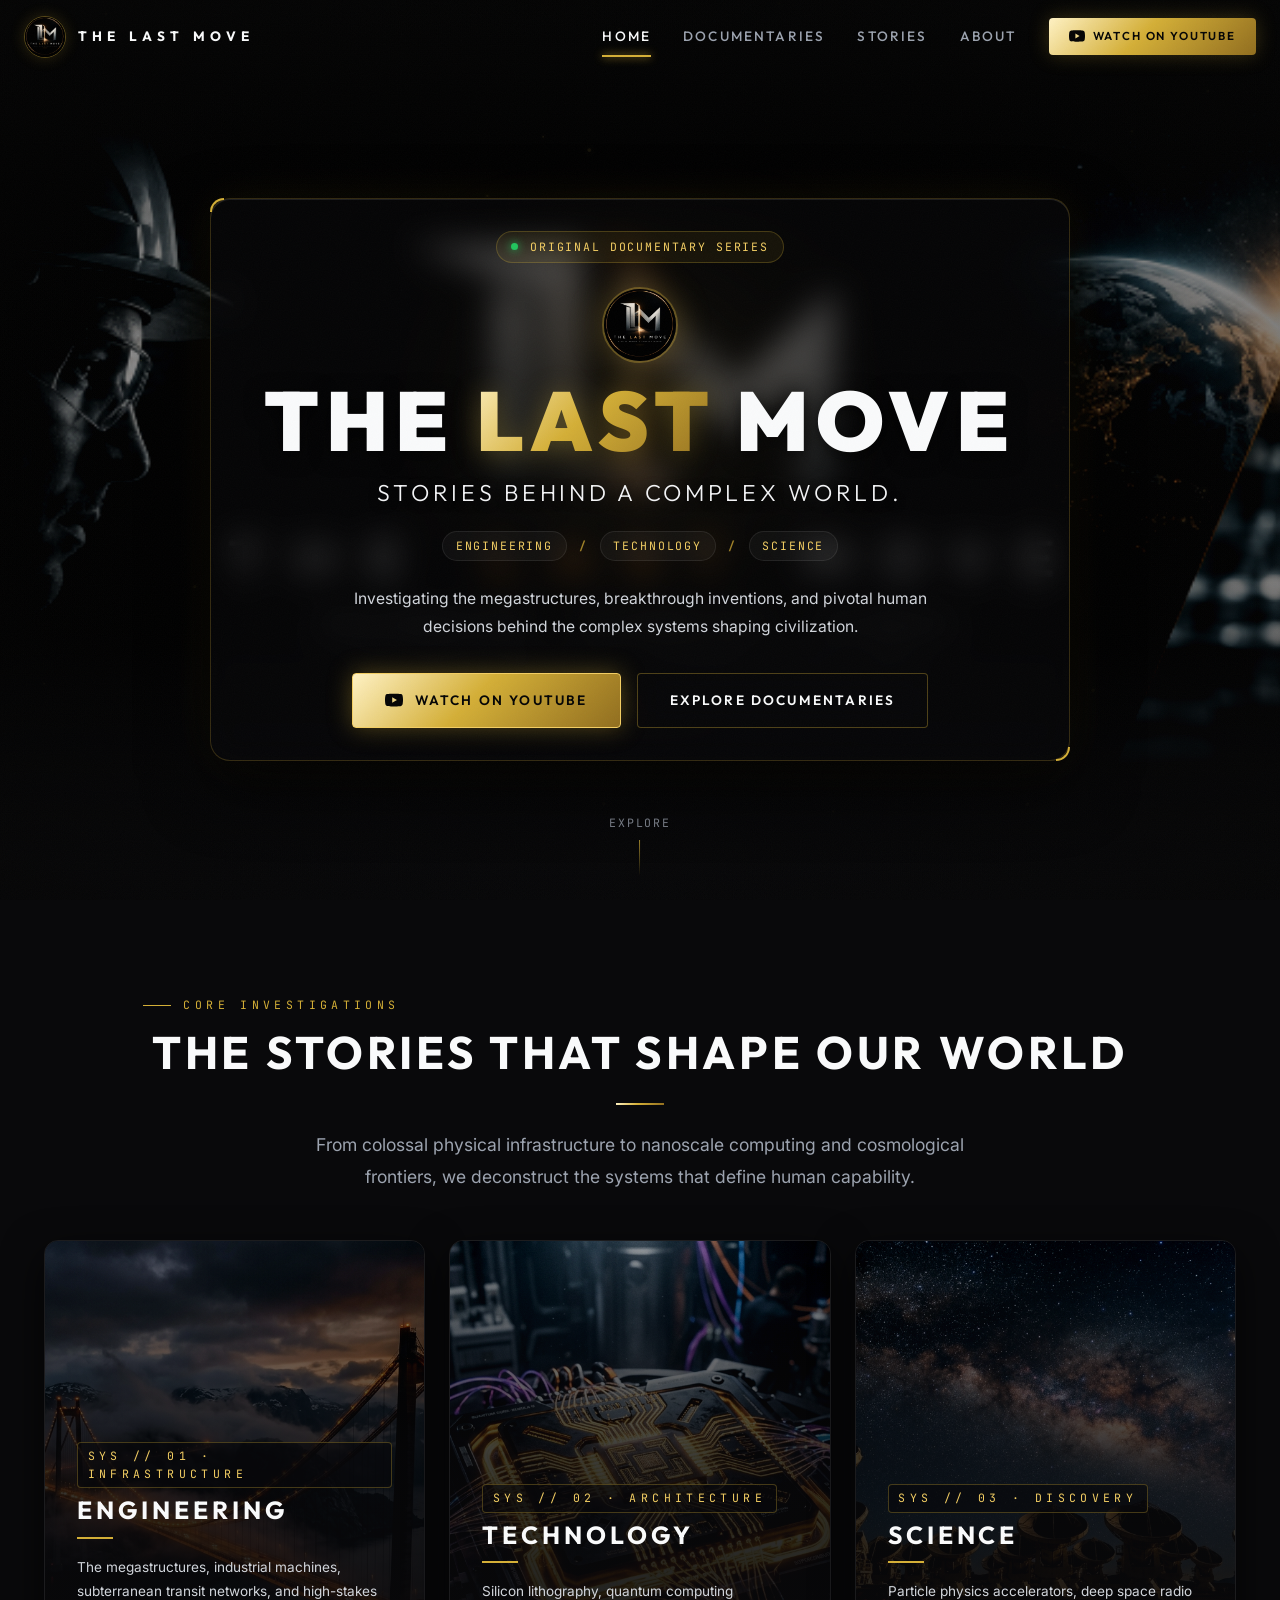
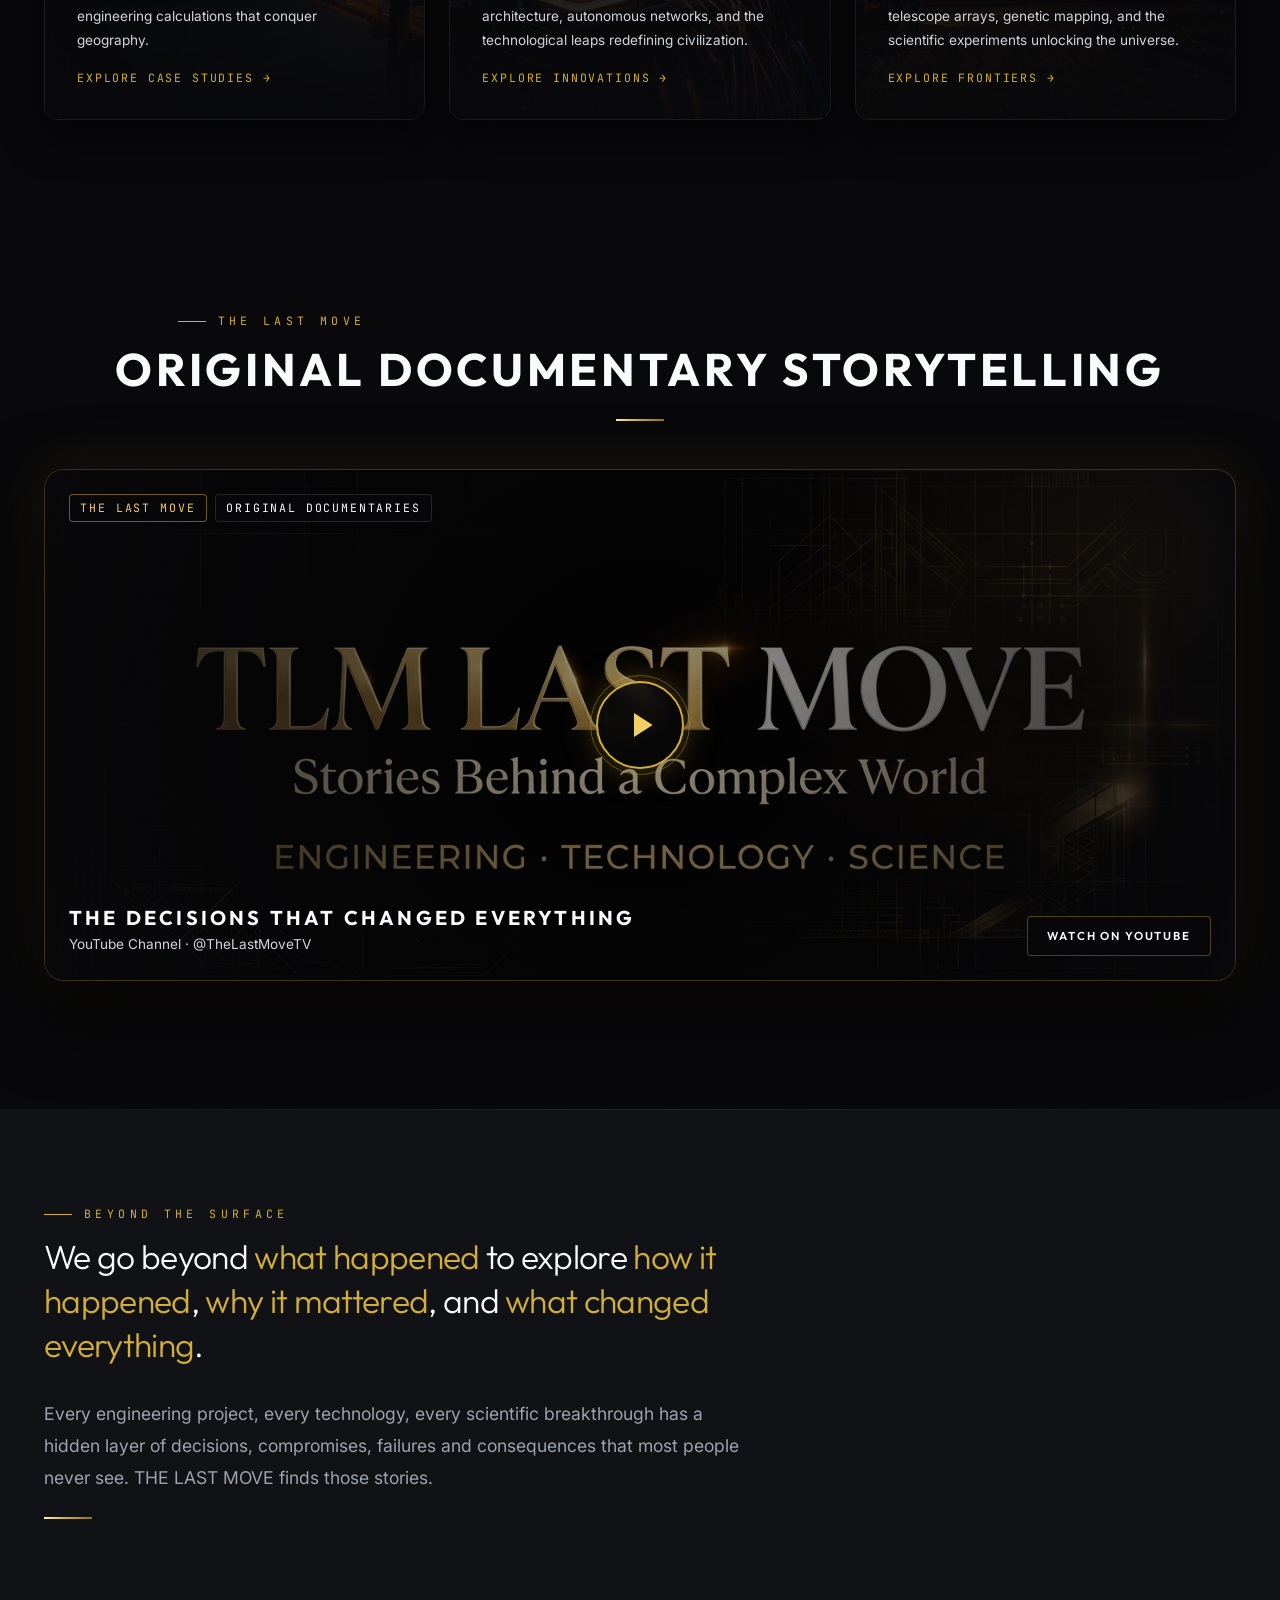
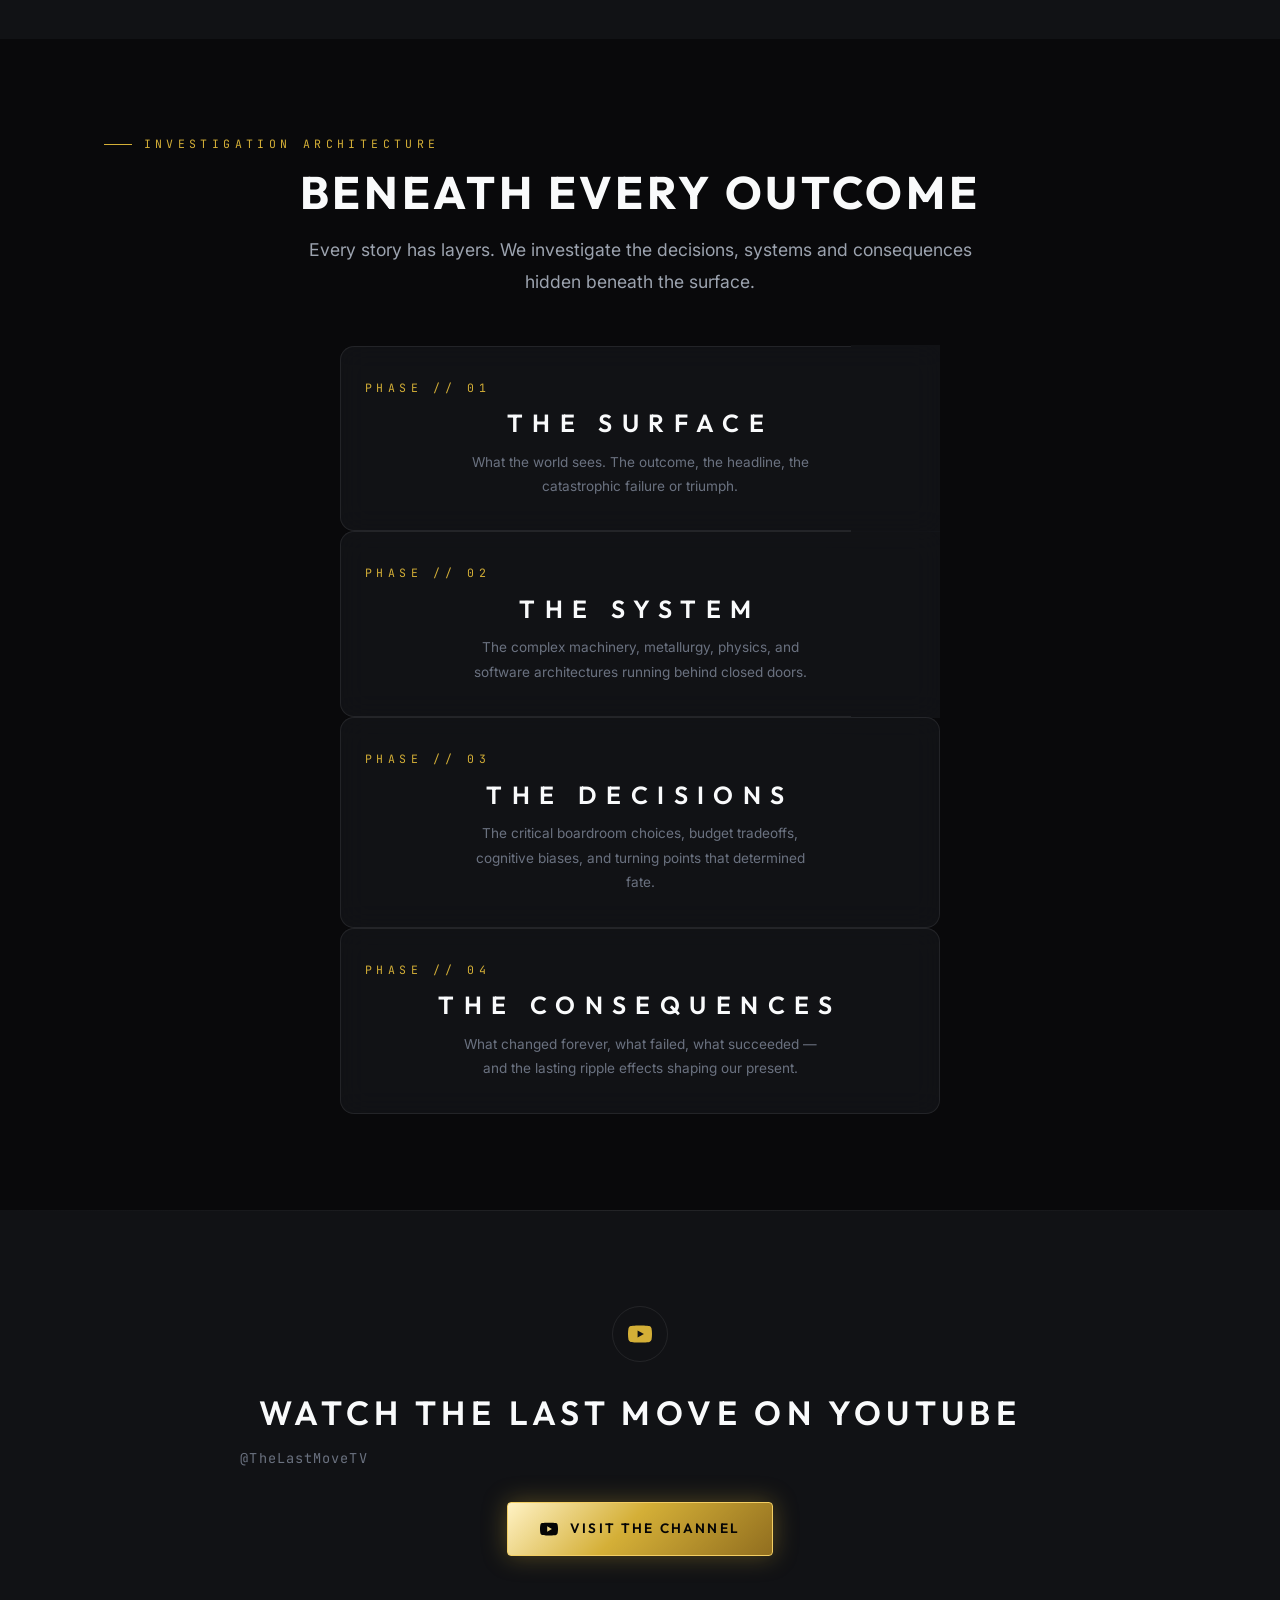
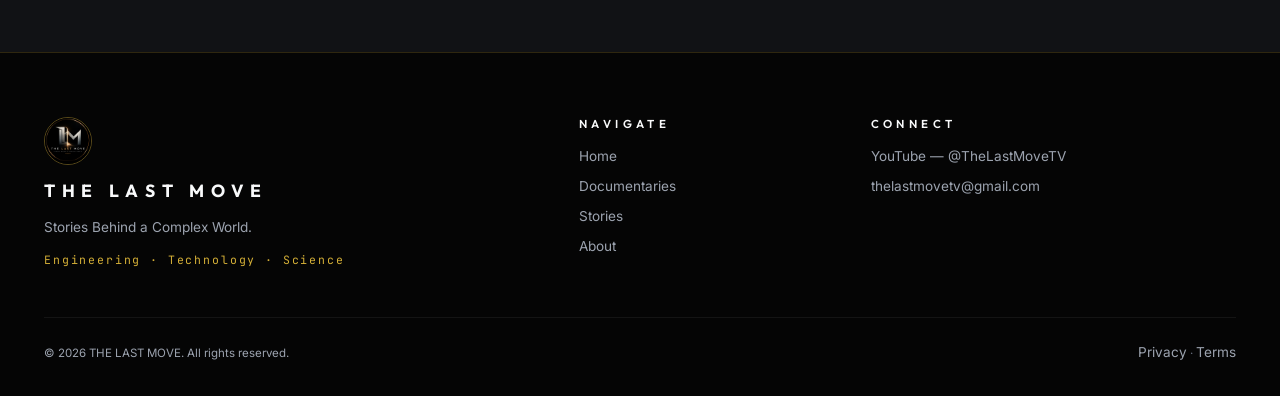
==== commit adb9d6e3: "fix: audit copy to remove false claims of published content while preserving cinema aesthetic and at" ====
--- a/index.html
+++ b/index.html
@@ -96,7 +96,7 @@
     <div class="hero__content">
       <div class="hero__telemetry">
         <span class="hero__telemetry-dot"></span>
-        <span>Original Documentary Platform · 4K UHD</span>
+        <span>Original Documentary Series</span>
       </div>
 
       <img src="assets/logo.jpg" alt="THE LAST MOVE" class="hero__logo" width="76" height="76">
@@ -123,7 +123,7 @@
           Watch on YouTube
         </a>
         <a href="documentaries.html" class="btn btn--secondary" id="hero-cta-explore">
-          Explore Production Slate
+          Explore Documentaries
         </a>
       </div>
     </div>
@@ -206,11 +206,11 @@
   <!-- ════════════════════════════════════════
        CINEMA SHOWCASE TEASER
        ════════════════════════════════════════ -->
-  <section class="section showcase" id="showcase" aria-label="Featured Trailer Teaser">
+  <section class="section showcase" id="showcase" aria-label="THE LAST MOVE Channel">
     <div class="container">
       <div class="section-header text-center reveal">
-        <p class="section-header__label" style="justify-content: center;">Official Channel Showcase</p>
-        <h2 class="section-header__title">Cinematic Documentary Experience</h2>
+        <p class="section-header__label" style="justify-content: center;">THE LAST MOVE</p>
+        <h2 class="section-header__title">Original Documentary Storytelling</h2>
         <div class="divider divider--center"></div>
       </div>
 
@@ -220,22 +220,21 @@
           <div class="cinema-showcase__overlay"></div>
 
           <div class="cinema-showcase__badges">
-            <span class="cinema-badge cinema-badge--gold">ORIGINAL TEASER</span>
-            <span class="cinema-badge">4K UHD</span>
-            <span class="cinema-badge">DOLBY 5.1</span>
-          </div>
-
-          <a href="https://www.youtube.com/@TheLastMoveTV" target="_blank" rel="noopener noreferrer" class="cinema-play-btn" aria-label="Play documentary teaser on YouTube">
+            <span class="cinema-badge cinema-badge--gold">THE LAST MOVE</span>
+            <span class="cinema-badge">ORIGINAL DOCUMENTARIES</span>
+          </div>
+
+          <a href="https://www.youtube.com/@TheLastMoveTV" target="_blank" rel="noopener noreferrer" class="cinema-play-btn" aria-label="Visit THE LAST MOVE on YouTube">
             <svg viewBox="0 0 24 24"><polygon points="6 3 20 12 6 21 6 3"/></svg>
           </a>
 
           <div class="cinema-showcase__caption">
             <div>
               <div class="cinema-showcase__title">The Decisions That Changed Everything</div>
-              <div class="cinema-showcase__desc">Now streaming exclusively on YouTube @TheLastMoveTV</div>
+              <div class="cinema-showcase__desc">YouTube Channel · @TheLastMoveTV</div>
             </div>
             <a href="https://www.youtube.com/@TheLastMoveTV" target="_blank" rel="noopener noreferrer" class="btn btn--secondary" style="padding: 0.6rem 1.2rem; font-size: var(--text-xs);">
-              Subscribe on YouTube
+              Watch on YouTube
             </a>
           </div>
         </div>
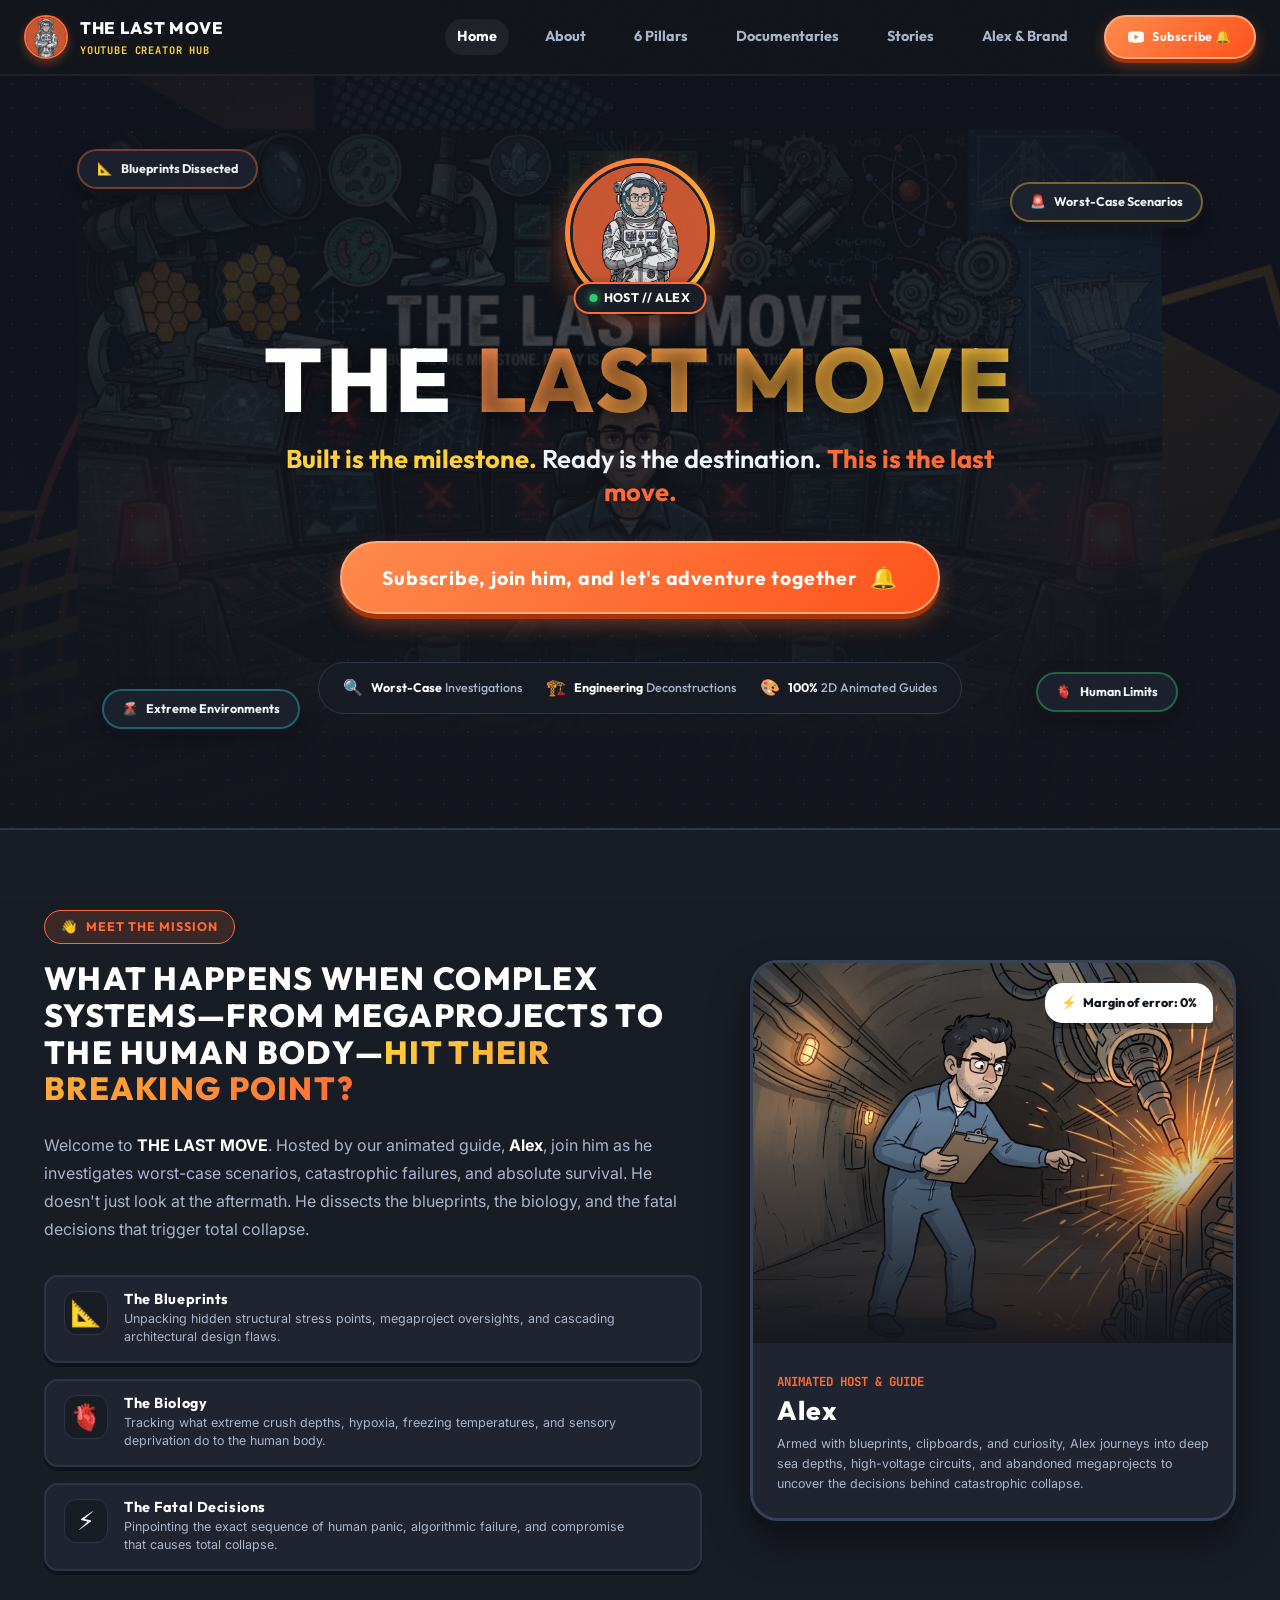
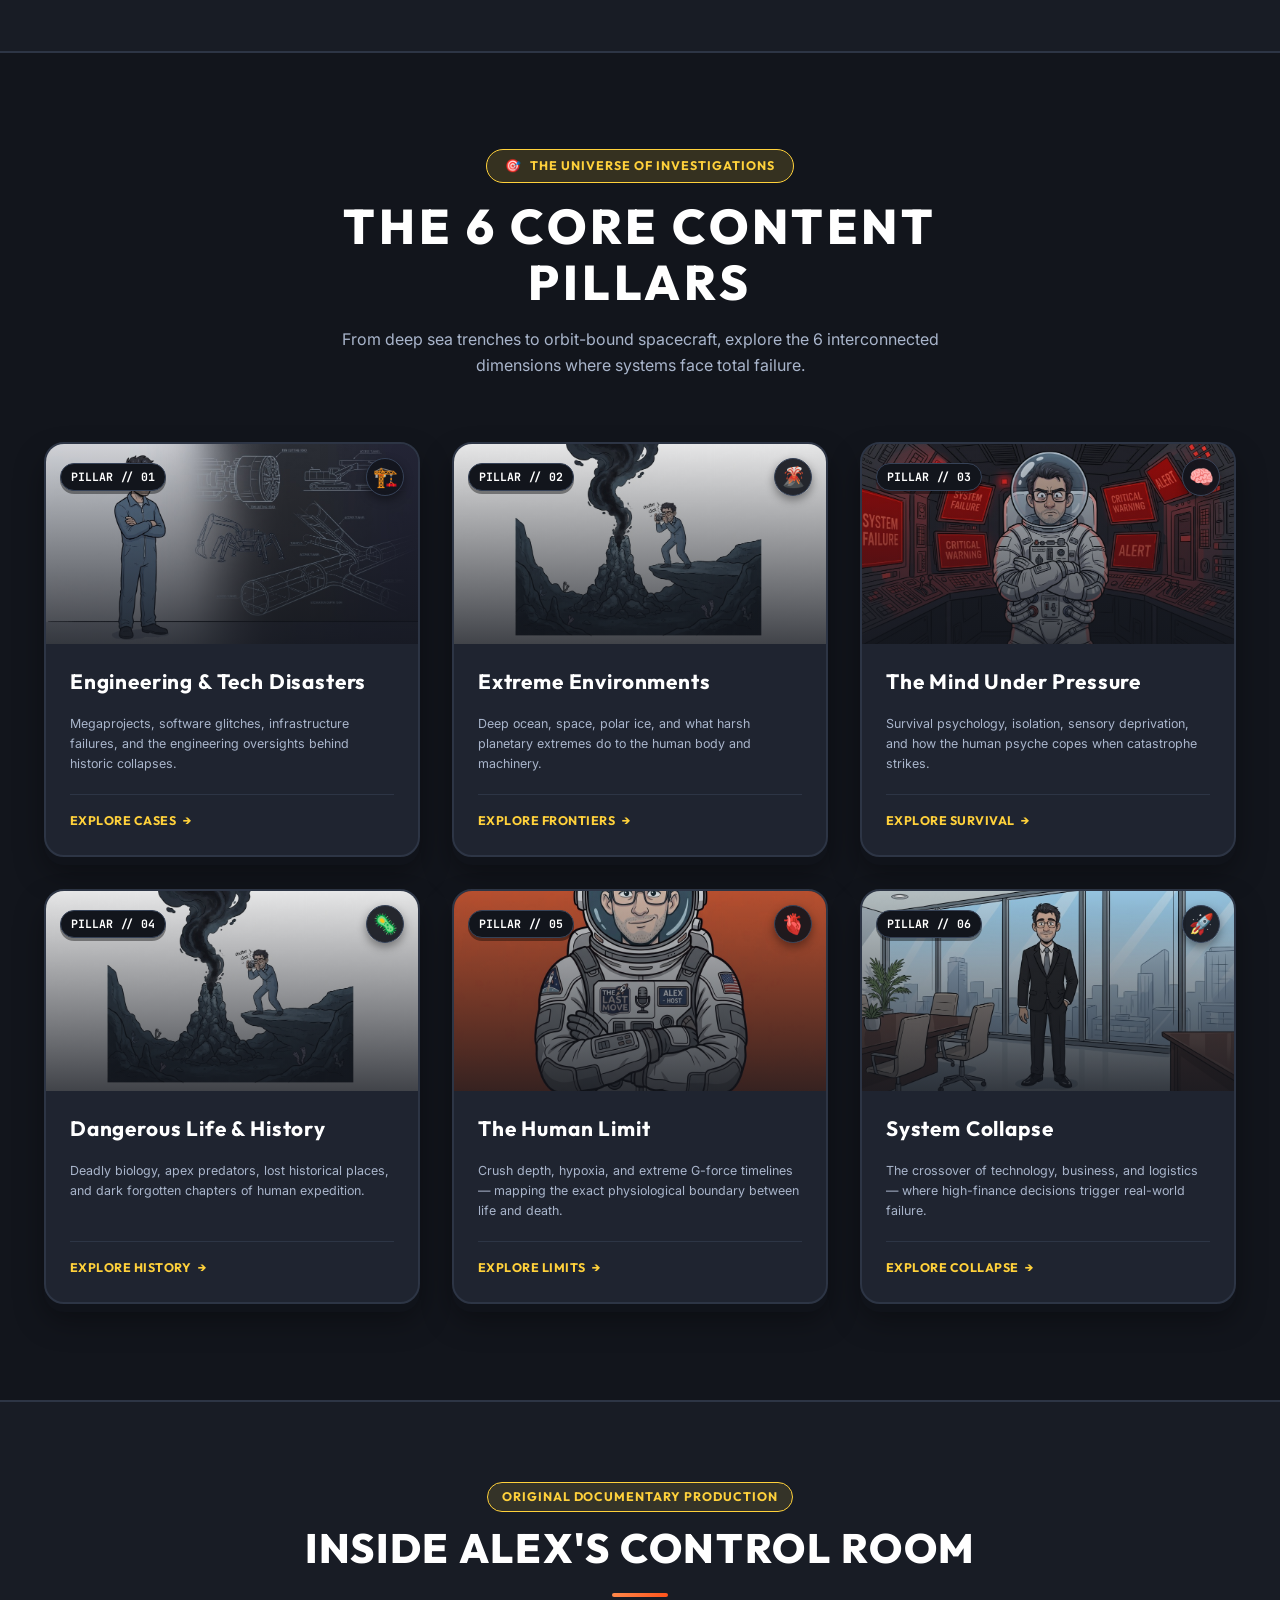
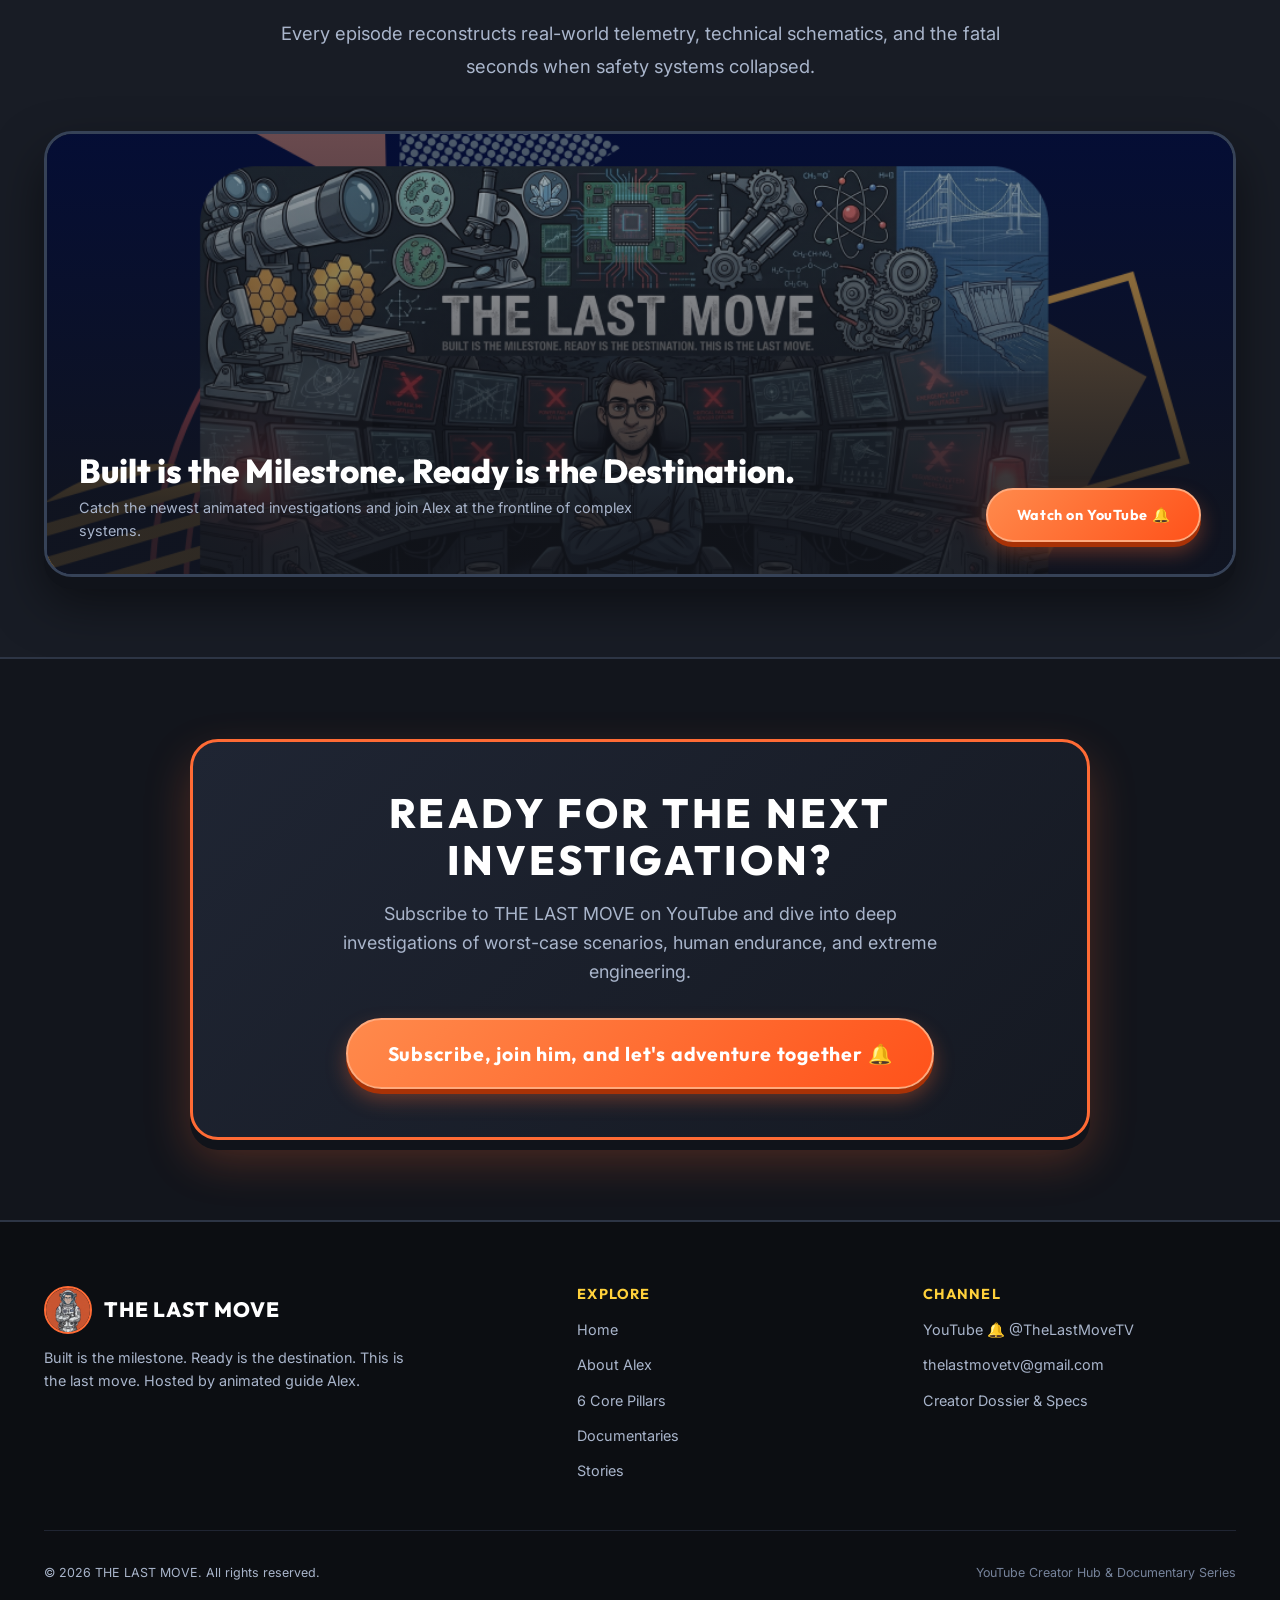
==== commit 85154273: "Redesign website into playful cartoon creator hub with Alex character artwork and 6 content pillars" ====
--- a/index.html
+++ b/index.html
@@ -1,33 +1,27 @@
-<!DOCTYPE html>
+﻿<!DOCTYPE html>
 <html lang="en">
 <head>
   <meta charset="UTF-8">
   <meta name="viewport" content="width=device-width, initial-scale=1.0">
-  <title>THE LAST MOVE — Stories Behind a Complex World</title>
-  <meta name="description" content="THE LAST MOVE explores engineering, technology, science and the decisions behind the systems that shape our world. Original documentaries investigating how it happened, why it mattered, and what changed everything.">
+  <title>THE LAST MOVE — Built is the Milestone. Ready is the Destination.</title>
+  <meta name="description" content="Welcome to THE LAST MOVE. Hosted by animated guide Alex, investigating worst-case scenarios, catastrophic failures, and absolute survival.">
   <meta name="robots" content="index, follow">
   <link rel="canonical" href="https://thelastmove.com/">
 
   <!-- Open Graph -->
   <meta property="og:type" content="website">
-  <meta property="og:title" content="THE LAST MOVE — Stories Behind a Complex World">
-  <meta property="og:description" content="Original documentaries exploring engineering, technology, science and the decisions behind the systems that shape our world.">
-  <meta property="og:image" content="assets/og-image.jpg">
+  <meta property="og:title" content="THE LAST MOVE — Creator Hub">
+  <meta property="og:description" content="What happens when complex systems—from megaprojects to the human body—hit their breaking point? Join animated guide Alex.">
+  <meta property="og:image" content="assets/alex-banner.png">
   <meta property="og:url" content="https://thelastmove.com/">
   <meta property="og:site_name" content="THE LAST MOVE">
-
-  <!-- Twitter -->
-  <meta name="twitter:card" content="summary_large_image">
-  <meta name="twitter:title" content="THE LAST MOVE — Stories Behind a Complex World">
-  <meta name="twitter:description" content="Original documentaries exploring engineering, technology, science and the decisions behind the systems that shape our world.">
-  <meta name="twitter:image" content="assets/og-image.jpg">
 
   <!-- Fonts -->
   <link rel="preconnect" href="https://fonts.googleapis.com">
   <link rel="preconnect" href="https://fonts.gstatic.com" crossorigin>
-  <link href="https://fonts.googleapis.com/css2?family=Inter:wght@300;400;500;600&family=JetBrains+Mono:wght@400;500;700&family=Outfit:wght@300;400;500;600;700;800;900&display=swap" rel="stylesheet">
-
-  <!-- Styles -->
+  <link href="https://fonts.googleapis.com/css2?family=Inter:wght@400;500;600;700&family=JetBrains+Mono:wght@500;700&family=Outfit:wght@400;500;600;700;800;900&display=swap" rel="stylesheet">
+
+  <!-- Stylesheets -->
   <link rel="stylesheet" href="css/variables.css">
   <link rel="stylesheet" href="css/base.css">
   <link rel="stylesheet" href="css/components.css">
@@ -35,30 +29,32 @@
   <link rel="stylesheet" href="css/pages.css">
   <link rel="stylesheet" href="css/responsive.css">
 
-  <!-- Structured Data -->
+  <!-- Schema.org Structured Data -->
   <script type="application/ld+json">
   {
     "@context": "https://schema.org",
-    "@type": "Organization",
+    "@type": "YouTubeChannel",
     "name": "THE LAST MOVE",
-    "description": "Original documentaries exploring engineering, technology, science and the decisions behind the systems that shape our world.",
-    "url": "https://thelastmove.com",
-    "sameAs": [
-      "https://www.youtube.com/@TheLastMoveTV"
-    ]
+    "description": "Hosted by animated guide Alex, investigating worst-case scenarios, catastrophic failures, and absolute survival.",
+    "url": "https://www.youtube.com/@TheLastMoveTV"
   }
   </script>
 </head>
 <body>
 
-  <!-- ════════════════════════════════════════
+  <!-- ============================================
        NAVIGATION
-       ════════════════════════════════════════ -->
+       ============================================ -->
   <nav class="nav" id="main-nav" role="navigation" aria-label="Main navigation">
     <div class="nav__inner">
       <a href="index.html" class="nav__brand" aria-label="THE LAST MOVE — Home">
-        <img src="assets/logo.jpg" alt="THE LAST MOVE logo" class="nav__logo" width="42" height="42">
-        <span class="nav__brand-text">The Last Move</span>
+        <div class="nav__logo-wrapper">
+          <img src="assets/alex-avatar.jpg" alt="Alex Host" class="nav__logo" width="44" height="44">
+        </div>
+        <div class="nav__brand-text">
+          <span>THE LAST MOVE</span>
+          <span class="nav__brand-sub">YOUTUBE CREATOR HUB</span>
+        </div>
       </a>
 
       <button class="nav__toggle" id="nav-toggle" aria-label="Toggle navigation menu" aria-expanded="false">
@@ -69,285 +65,432 @@
 
       <div class="nav__links" id="nav-links">
         <a href="index.html" class="nav__link is-active">Home</a>
+        <a href="#about" class="nav__link">About</a>
+        <a href="#pillars" class="nav__link">6 Pillars</a>
         <a href="documentaries.html" class="nav__link">Documentaries</a>
         <a href="stories.html" class="nav__link">Stories</a>
-        <a href="about.html" class="nav__link">About</a>
+        <a href="about.html" class="nav__link">Alex & Brand</a>
         <a href="https://www.youtube.com/@TheLastMoveTV" target="_blank" rel="noopener noreferrer" class="nav__cta" id="nav-yt-cta">
           <svg viewBox="0 0 24 24" aria-hidden="true"><path d="M23.5 6.2a3 3 0 0 0-2.1-2.1C19.5 3.5 12 3.5 12 3.5s-7.5 0-9.4.6A3 3 0 0 0 .5 6.2 31.4 31.4 0 0 0 0 12a31.4 31.4 0 0 0 .5 5.8 3 3 0 0 0 2.1 2.1c1.9.6 9.4.6 9.4.6s7.5 0 9.4-.6a3 3 0 0 0 2.1-2.1A31.4 31.4 0 0 0 24 12a31.4 31.4 0 0 0-.5-5.8zM9.6 15.6V8.4l6.3 3.6-6.3 3.6z"/></svg>
-          Watch on YouTube
+          Subscribe 🔔
         </a>
       </div>
     </div>
   </nav>
 
-  <!-- ════════════════════════════════════════
-       HERO
-       ════════════════════════════════════════ -->
+  <!-- ============================================
+       HERO SECTION
+       ============================================ -->
   <section class="hero" id="hero" aria-label="Hero">
-    <canvas class="hero__canvas" id="hero-canvas" aria-hidden="true"></canvas>
-
+    <!-- Background Control Room Banner -->
     <div class="hero__bg">
-      <img src="assets/banner.png" alt="THE LAST MOVE documentary banner" class="hero__bg-image" loading="eager">
+      <img src="assets/alex-banner.png" alt="THE LAST MOVE control room background" class="hero__bg-image" loading="eager">
     </div>
 
     <div class="hero__overlay" aria-hidden="true"></div>
-    <div class="hero__ambient-glow" aria-hidden="true"></div>
-
+    <div class="hero__dots" aria-hidden="true"></div>
+
+    <!-- Floating Cartoon Doodle Stickers -->
+    <div class="hero__doodle hero__doodle--1" aria-hidden="true">
+      <span>📐</span> Blueprints Dissected
+    </div>
+    <div class="hero__doodle hero__doodle--2" aria-hidden="true">
+      <span>🚨</span> Worst-Case Scenarios
+    </div>
+    <div class="hero__doodle hero__doodle--3" aria-hidden="true">
+      <span>🌋</span> Extreme Environments
+    </div>
+    <div class="hero__doodle hero__doodle--4" aria-hidden="true">
+      <span>🫀</span> Human Limits
+    </div>
+
+    <!-- Hero Content -->
     <div class="hero__content">
-      <div class="hero__telemetry">
-        <span class="hero__telemetry-dot"></span>
-        <span>Original Documentary Series</span>
-      </div>
-
-      <img src="assets/logo.jpg" alt="THE LAST MOVE" class="hero__logo" width="76" height="76">
-
-      <h1 class="hero__title">The <span class="gold">Last</span> Move</h1>
-
-      <p class="hero__tagline">Stories Behind a Complex World.</p>
-
-      <div class="hero__categories" aria-label="Core categories">
-        <span class="hero__cat-pill">Engineering</span>
-        <span class="hero__cat-sep">/</span>
-        <span class="hero__cat-pill">Technology</span>
-        <span class="hero__cat-sep">/</span>
-        <span class="hero__cat-pill">Science</span>
-      </div>
-
-      <p class="hero__description">
-        Investigating the megastructures, breakthrough inventions, and pivotal human decisions behind the complex systems shaping civilization.
+      <!-- Cartoon Profile Picture of Alex Prominently Featured -->
+      <div class="hero__profile-wrapper reveal">
+        <div class="hero__profile-badge">
+          <img src="assets/alex-avatar.jpg" alt="Alex - Animated Guide and Host" class="hero__profile-img" width="150" height="150">
+        </div>
+        <div class="hero__profile-tag">
+          <span class="hero__profile-tag-dot"></span>
+          <span>HOST // ALEX</span>
+        </div>
+      </div>
+
+      <!-- Main Headline -->
+      <h1 class="hero__title reveal reveal--delay-1">
+        THE <span class="hero__title-accent">LAST MOVE</span>
+      </h1>
+
+      <!-- Sub-headline / Tagline -->
+      <p class="hero__tagline reveal reveal--delay-2">
+        <span class="hero__tagline-highlight">Built is the milestone.</span> Ready is the destination. <span class="hero__tagline-action">This is the last move.</span>
       </p>
 
-      <div class="hero__actions">
-        <a href="https://www.youtube.com/@TheLastMoveTV" target="_blank" rel="noopener noreferrer" class="btn btn--primary" id="hero-cta-yt">
-          <svg viewBox="0 0 24 24" aria-hidden="true" style="width:18px;height:18px;fill:currentColor;"><path d="M23.5 6.2a3 3 0 0 0-2.1-2.1C19.5 3.5 12 3.5 12 3.5s-7.5 0-9.4.6A3 3 0 0 0 .5 6.2 31.4 31.4 0 0 0 0 12a31.4 31.4 0 0 0 .5 5.8 3 3 0 0 0 2.1 2.1c1.9.6 9.4.6 9.4.6s7.5 0 9.4-.6a3 3 0 0 0 2.1-2.1A31.4 31.4 0 0 0 24 12a31.4 31.4 0 0 0-.5-5.8zM9.6 15.6V8.4l6.3 3.6-6.3 3.6z"/></svg>
-          Watch on YouTube
+      <!-- Action Button -->
+      <div class="hero__cta-wrapper reveal reveal--delay-3">
+        <a href="https://www.youtube.com/@TheLastMoveTV" target="_blank" rel="noopener noreferrer" class="btn btn--creator-cta" id="hero-main-cta">
+          Subscribe, join him, and let's adventure together <span class="cta-bell">🔔</span>
         </a>
-        <a href="documentaries.html" class="btn btn--secondary" id="hero-cta-explore">
-          Explore Documentaries
-        </a>
-      </div>
-    </div>
-
-    <div class="hero__scroll" aria-hidden="true">
-      <span class="hero__scroll-text">Explore</span>
-      <span class="hero__scroll-line"></span>
+      </div>
+
+      <!-- Channel Stats Strip -->
+      <div class="hero__stats reveal reveal--delay-4">
+        <div class="hero__stat-item">
+          <span class="icon">🔍</span>
+          <span><strong>Worst-Case</strong> Investigations</span>
+        </div>
+        <div class="hero__stat-item">
+          <span class="icon">🏗️</span>
+          <span><strong>Engineering</strong> Deconstructions</span>
+        </div>
+        <div class="hero__stat-item">
+          <span class="icon">🎨</span>
+          <span><strong>100%</strong> 2D Animated Guides</span>
+        </div>
+      </div>
     </div>
   </section>
 
-  <!-- ════════════════════════════════════════
-       THREE PILLARS WITH CINEMA CARDS
-       ════════════════════════════════════════ -->
-  <section class="section pillars" id="pillars" aria-label="Core subjects">
+  <!-- ============================================
+       ABOUT / CHANNEL DESCRIPTION SECTION
+       ============================================ -->
+  <section class="about-section" id="about" aria-label="About THE LAST MOVE">
+    <div class="container">
+      <div class="about-grid">
+        <!-- Left: Text Content -->
+        <div class="about-text-content reveal">
+          <div class="about-badge">
+            <span>👋</span>
+            <span>MEET THE MISSION</span>
+          </div>
+
+          <h2 class="about-lead">
+            What happens when complex systems—from megaprojects to the human body—<span class="about-lead-gradient">hit their breaking point?</span>
+          </h2>
+
+          <div class="about-description">
+            <p>
+              Welcome to <strong>THE LAST MOVE</strong>. Hosted by our animated guide, <strong>Alex</strong>, join him as he investigates worst-case scenarios, catastrophic failures, and absolute survival. He doesn't just look at the aftermath. He dissects the blueprints, the biology, and the fatal decisions that trigger total collapse.
+            </p>
+          </div>
+
+          <!-- 3 Dissection Pillars -->
+          <div class="about-features">
+            <div class="about-feature-item">
+              <div class="about-feature-icon">📐</div>
+              <div>
+                <h3 class="about-feature-title">The Blueprints</h3>
+                <p class="about-feature-desc">Unpacking hidden structural stress points, megaproject oversights, and cascading architectural design flaws.</p>
+              </div>
+            </div>
+
+            <div class="about-feature-item">
+              <div class="about-feature-icon">🫀</div>
+              <div>
+                <h3 class="about-feature-title">The Biology</h3>
+                <p class="about-feature-desc">Tracking what extreme crush depths, hypoxia, freezing temperatures, and sensory deprivation do to the human body.</p>
+              </div>
+            </div>
+
+            <div class="about-feature-item">
+              <div class="about-feature-icon">⚡</div>
+              <div>
+                <h3 class="about-feature-title">The Fatal Decisions</h3>
+                <p class="about-feature-desc">Pinpointing the exact sequence of human panic, algorithmic failure, and compromise that causes total collapse.</p>
+              </div>
+            </div>
+          </div>
+        </div>
+
+        <!-- Right: Animated Host Card -->
+        <div class="about-host-wrapper reveal reveal--delay-2">
+          <div class="about-host-card">
+            <div class="about-host-visual">
+              <img src="assets/alex-welding.jpg" alt="Alex investigating system failure in underground tunnel" class="about-host-img">
+              <div class="about-host-overlay"></div>
+              <div class="about-host-bubble">
+                <span>⚡</span>
+                <span>Margin of error: 0%</span>
+              </div>
+            </div>
+            <div class="about-host-info">
+              <span class="about-host-role">ANIMATED HOST & GUIDE</span>
+              <h3 class="about-host-name">Alex</h3>
+              <p class="about-host-bio">
+                Armed with blueprints, clipboards, and curiosity, Alex journeys into deep sea depths, high-voltage circuits, and abandoned megaprojects to uncover the decisions behind catastrophic collapse.
+              </p>
+            </div>
+          </div>
+        </div>
+      </div>
+    </div>
+  </section>
+
+  <!-- ============================================
+       THE 6 CORE CONTENT PILLARS (GRID LAYOUT)
+       ============================================ -->
+  <section class="pillars-section" id="pillars" aria-label="Core Content Pillars">
+    <div class="container">
+      <div class="pillars-header reveal">
+        <div class="pillars-tag">
+          <span>🎯</span>
+          <span>THE UNIVERSE OF INVESTIGATIONS</span>
+        </div>
+        <h2 class="pillars-title">The 6 Core Content Pillars</h2>
+        <p class="pillars-subtitle">
+          From deep sea trenches to orbit-bound spacecraft, explore the 6 interconnected dimensions where systems face total failure.
+        </p>
+      </div>
+
+      <!-- 3x2 Grid -->
+      <div class="pillars-grid">
+        <!-- Pillar 1: Engineering & Tech Disasters -->
+        <article class="pillar-card pillar-card--1 reveal reveal--delay-1">
+          <div class="pillar-card__thumb">
+            <img src="assets/alex-blueprints.jpg" alt="Alex reviewing tunnel boring machine blueprints" class="pillar-card__img">
+            <div class="pillar-card__overlay"></div>
+            <div class="pillar-card__badge-row">
+              <span class="pillar-card__number">PILLAR // 01</span>
+              <span class="pillar-card__emoji">🏗️</span>
+            </div>
+          </div>
+          <div class="pillar-card__body">
+            <div class="pillar-card__header">
+              <h3 class="pillar-card__title">Engineering & Tech Disasters</h3>
+            </div>
+            <p class="pillar-card__topics">
+              Megaprojects, software glitches, infrastructure failures, and the engineering oversights behind historic collapses.
+            </p>
+            <div class="pillar-card__footer">
+              <a href="documentaries.html" class="pillar-card__link">
+                <span>Explore Cases</span>
+                <span>→</span>
+              </a>
+            </div>
+          </div>
+        </article>
+
+        <!-- Pillar 2: Extreme Environments -->
+        <article class="pillar-card pillar-card--2 reveal reveal--delay-2">
+          <div class="pillar-card__thumb">
+            <img src="assets/alex-volcano.jpg" alt="Alex photographing volcanic hydrothermal vent" class="pillar-card__img">
+            <div class="pillar-card__overlay"></div>
+            <div class="pillar-card__badge-row">
+              <span class="pillar-card__number">PILLAR // 02</span>
+              <span class="pillar-card__emoji">🌋</span>
+            </div>
+          </div>
+          <div class="pillar-card__body">
+            <div class="pillar-card__header">
+              <h3 class="pillar-card__title">Extreme Environments</h3>
+            </div>
+            <p class="pillar-card__topics">
+              Deep ocean, space, polar ice, and what harsh planetary extremes do to the human body and machinery.
+            </p>
+            <div class="pillar-card__footer">
+              <a href="documentaries.html" class="pillar-card__link">
+                <span>Explore Frontiers</span>
+                <span>→</span>
+              </a>
+            </div>
+          </div>
+        </article>
+
+        <!-- Pillar 3: The Mind Under Pressure -->
+        <article class="pillar-card pillar-card--3 reveal reveal--delay-3">
+          <div class="pillar-card__thumb">
+            <img src="assets/alex-space-alert.jpg" alt="Alex facing system failure alarms in space cockpit" class="pillar-card__img">
+            <div class="pillar-card__overlay"></div>
+            <div class="pillar-card__badge-row">
+              <span class="pillar-card__number">PILLAR // 03</span>
+              <span class="pillar-card__emoji">🧠</span>
+            </div>
+          </div>
+          <div class="pillar-card__body">
+            <div class="pillar-card__header">
+              <h3 class="pillar-card__title">The Mind Under Pressure</h3>
+            </div>
+            <p class="pillar-card__topics">
+              Survival psychology, isolation, sensory deprivation, and how the human psyche copes when catastrophe strikes.
+            </p>
+            <div class="pillar-card__footer">
+              <a href="stories.html" class="pillar-card__link">
+                <span>Explore Survival</span>
+                <span>→</span>
+              </a>
+            </div>
+          </div>
+        </article>
+
+        <!-- Pillar 4: Dangerous Life & History -->
+        <article class="pillar-card pillar-card--4 reveal reveal--delay-1">
+          <div class="pillar-card__thumb">
+            <img src="assets/alex-volcano.jpg" alt="Alex investigating volcanic vents and lost terrain" class="pillar-card__img">
+            <div class="pillar-card__overlay"></div>
+            <div class="pillar-card__badge-row">
+              <span class="pillar-card__number">PILLAR // 04</span>
+              <span class="pillar-card__emoji">🦠</span>
+            </div>
+          </div>
+          <div class="pillar-card__body">
+            <div class="pillar-card__header">
+              <h3 class="pillar-card__title">Dangerous Life & History</h3>
+            </div>
+            <p class="pillar-card__topics">
+              Deadly biology, apex predators, lost historical places, and dark forgotten chapters of human expedition.
+            </p>
+            <div class="pillar-card__footer">
+              <a href="stories.html" class="pillar-card__link">
+                <span>Explore History</span>
+                <span>→</span>
+              </a>
+            </div>
+          </div>
+        </article>
+
+        <!-- Pillar 5: The Human Limit -->
+        <article class="pillar-card pillar-card--5 reveal reveal--delay-2">
+          <div class="pillar-card__thumb">
+            <img src="assets/alex-avatar.jpg" alt="Alex in astronaut suit" class="pillar-card__img">
+            <div class="pillar-card__overlay"></div>
+            <div class="pillar-card__badge-row">
+              <span class="pillar-card__number">PILLAR // 05</span>
+              <span class="pillar-card__emoji">🫀</span>
+            </div>
+          </div>
+          <div class="pillar-card__body">
+            <div class="pillar-card__header">
+              <h3 class="pillar-card__title">The Human Limit</h3>
+            </div>
+            <p class="pillar-card__topics">
+              Crush depth, hypoxia, and extreme G-force timelines — mapping the exact physiological boundary between life and death.
+            </p>
+            <div class="pillar-card__footer">
+              <a href="documentaries.html" class="pillar-card__link">
+                <span>Explore Limits</span>
+                <span>→</span>
+              </a>
+            </div>
+          </div>
+        </article>
+
+        <!-- Pillar 6: System Collapse -->
+        <article class="pillar-card pillar-card--6 reveal reveal--delay-3">
+          <div class="pillar-card__thumb">
+            <img src="assets/alex-executive.jpg" alt="Alex in business suit overlooking city skyline" class="pillar-card__img">
+            <div class="pillar-card__overlay"></div>
+            <div class="pillar-card__badge-row">
+              <span class="pillar-card__number">PILLAR // 06</span>
+              <span class="pillar-card__emoji">🚀</span>
+            </div>
+          </div>
+          <div class="pillar-card__body">
+            <div class="pillar-card__header">
+              <h3 class="pillar-card__title">System Collapse</h3>
+            </div>
+            <p class="pillar-card__topics">
+              The crossover of technology, business, and logistics — where high-finance decisions trigger real-world failure.
+            </p>
+            <div class="pillar-card__footer">
+              <a href="documentaries.html" class="pillar-card__link">
+                <span>Explore Collapse</span>
+                <span>→</span>
+              </a>
+            </div>
+          </div>
+        </article>
+      </div>
+    </div>
+  </section>
+
+  <!-- ============================================
+       SHOWCASE / CONTROL ROOM TEASER
+       ============================================ -->
+  <section class="showcase-section" id="showcase" aria-label="Investigation Showcase">
     <div class="container">
       <div class="section-header text-center reveal">
-        <p class="section-header__label" style="justify-content: center;">Core Investigations</p>
-        <h2 class="section-header__title">The Stories That Shape Our World</h2>
+        <span class="section-header__label">ORIGINAL DOCUMENTARY PRODUCTION</span>
+        <h2 class="section-header__title">Inside Alex's Control Room</h2>
         <div class="divider divider--center"></div>
         <p class="section-header__subtitle" style="margin: 0 auto;">
-          From colossal physical infrastructure to nanoscale computing and cosmological frontiers, we deconstruct the systems that define human capability.
+          Every episode reconstructs real-world telemetry, technical schematics, and the fatal seconds when safety systems collapsed.
         </p>
       </div>
 
-      <div class="pillars__grid">
-        <!-- Pillar 1: Engineering -->
-        <article class="pillar-card reveal reveal--delay-1">
-          <img src="assets/pillar-engineering.jpg" alt="Colossal suspension bridge megastructure in mountain fjord" class="pillar-card__bg" loading="lazy">
-          <div class="pillar-card__overlay"></div>
-          <div class="pillar-card__content">
-            <span class="pillar-card__tag">SYS // 01 · INFRASTRUCTURE</span>
-            <h3 class="pillar-card__title">Engineering</h3>
-            <div class="pillar-card__divider"></div>
-            <p class="pillar-card__text">
-              The megastructures, industrial machines, subterranean transit networks, and high-stakes engineering calculations that conquer geography.
-            </p>
-            <div class="pillar-card__meta">
-              <span>EXPLORE CASE STUDIES →</span>
-            </div>
-          </div>
-        </article>
-
-        <!-- Pillar 2: Technology -->
-        <article class="pillar-card reveal reveal--delay-2">
-          <img src="assets/pillar-technology.jpg" alt="Quantum computer processor core with glowing gold circuitry" class="pillar-card__bg" loading="lazy">
-          <div class="pillar-card__overlay"></div>
-          <div class="pillar-card__content">
-            <span class="pillar-card__tag">SYS // 02 · ARCHITECTURE</span>
-            <h3 class="pillar-card__title">Technology</h3>
-            <div class="pillar-card__divider"></div>
-            <p class="pillar-card__text">
-              Silicon lithography, quantum computing architecture, autonomous networks, and the technological leaps redefining civilization.
-            </p>
-            <div class="pillar-card__meta">
-              <span>EXPLORE INNOVATIONS →</span>
-            </div>
-          </div>
-        </article>
-
-        <!-- Pillar 3: Science -->
-        <article class="pillar-card reveal reveal--delay-3">
-          <img src="assets/pillar-science.jpg" alt="Deep space radio observatory array under Milky Way in Atacama" class="pillar-card__bg" loading="lazy">
-          <div class="pillar-card__overlay"></div>
-          <div class="pillar-card__content">
-            <span class="pillar-card__tag">SYS // 03 · DISCOVERY</span>
-            <h3 class="pillar-card__title">Science</h3>
-            <div class="pillar-card__divider"></div>
-            <p class="pillar-card__text">
-              Particle physics accelerators, deep space radio telescope arrays, genetic mapping, and the scientific experiments unlocking the universe.
-            </p>
-            <div class="pillar-card__meta">
-              <span>EXPLORE FRONTIERS →</span>
-            </div>
-          </div>
-        </article>
+      <div class="showcase-banner-card reveal">
+        <img src="assets/alex-banner.png" alt="THE LAST MOVE Command Center" class="showcase-banner-img">
+        <div class="showcase-banner-overlay">
+          <div class="showcase-banner-meta">
+            <div>
+              <div class="showcase-banner-title">Built is the Milestone. Ready is the Destination.</div>
+              <div class="showcase-banner-desc">Catch the newest animated investigations and join Alex at the frontline of complex systems.</div>
+            </div>
+            <a href="https://www.youtube.com/@TheLastMoveTV" target="_blank" rel="noopener noreferrer" class="btn btn--primary" id="showcase-yt-btn">
+              Watch on YouTube 🔔
+            </a>
+          </div>
+        </div>
       </div>
     </div>
   </section>
 
-  <!-- ════════════════════════════════════════
-       CINEMA SHOWCASE TEASER
-       ════════════════════════════════════════ -->
-  <section class="section showcase" id="showcase" aria-label="THE LAST MOVE Channel">
+  <!-- ============================================
+       COMMUNITY CALL TO ADVENTURE
+       ============================================ -->
+  <section class="adventure-cta-section" id="community" aria-label="Join Community">
     <div class="container">
-      <div class="section-header text-center reveal">
-        <p class="section-header__label" style="justify-content: center;">THE LAST MOVE</p>
-        <h2 class="section-header__title">Original Documentary Storytelling</h2>
-        <div class="divider divider--center"></div>
-      </div>
-
-      <div class="cinema-showcase reveal">
-        <div class="cinema-showcase__viewport">
-          <img src="assets/og-image.jpg" alt="THE LAST MOVE Preview Teaser" class="cinema-showcase__bg">
-          <div class="cinema-showcase__overlay"></div>
-
-          <div class="cinema-showcase__badges">
-            <span class="cinema-badge cinema-badge--gold">THE LAST MOVE</span>
-            <span class="cinema-badge">ORIGINAL DOCUMENTARIES</span>
-          </div>
-
-          <a href="https://www.youtube.com/@TheLastMoveTV" target="_blank" rel="noopener noreferrer" class="cinema-play-btn" aria-label="Visit THE LAST MOVE on YouTube">
-            <svg viewBox="0 0 24 24"><polygon points="6 3 20 12 6 21 6 3"/></svg>
-          </a>
-
-          <div class="cinema-showcase__caption">
-            <div>
-              <div class="cinema-showcase__title">The Decisions That Changed Everything</div>
-              <div class="cinema-showcase__desc">YouTube Channel · @TheLastMoveTV</div>
-            </div>
-            <a href="https://www.youtube.com/@TheLastMoveTV" target="_blank" rel="noopener noreferrer" class="btn btn--secondary" style="padding: 0.6rem 1.2rem; font-size: var(--text-xs);">
-              Watch on YouTube
-            </a>
-          </div>
-        </div>
+      <div class="adventure-cta-box reveal">
+        <h2 class="adventure-cta-title">Ready for the Next Investigation?</h2>
+        <p class="adventure-cta-subtitle">
+          Subscribe to THE LAST MOVE on YouTube and dive into deep investigations of worst-case scenarios, human endurance, and extreme engineering.
+        </p>
+        <a href="https://www.youtube.com/@TheLastMoveTV" target="_blank" rel="noopener noreferrer" class="btn btn--creator-cta" id="footer-cta-subscribe">
+          Subscribe, join him, and let's adventure together 🔔
+        </a>
       </div>
     </div>
   </section>
 
-  <!-- ════════════════════════════════════════
-       EDITORIAL IDEA
-       ════════════════════════════════════════ -->
-  <section class="section editorial" id="editorial" aria-label="Our approach">
-    <div class="container">
-      <div class="editorial__content reveal">
-        <p class="section-header__label">Beyond the Surface</p>
-        <p class="editorial__lead">
-          We go beyond <em>what happened</em> to explore <em>how it happened</em>, <em>why it mattered</em>, and <em>what changed everything</em>.
-        </p>
-        <p class="editorial__text">
-          Every engineering project, every technology, every scientific breakthrough has a hidden layer of decisions, compromises, failures and consequences that most people never see. THE LAST MOVE finds those stories.
-        </p>
-        <div class="divider"></div>
-      </div>
-    </div>
-  </section>
-
-  <!-- ════════════════════════════════════════
-       STORY EXPERIENCE / TELEMETRY TIMELINE
-       ════════════════════════════════════════ -->
-  <section class="section story-layers" id="story-layers" aria-label="How we tell stories">
-    <div class="container">
-      <div class="section-header text-center reveal">
-        <p class="section-header__label" style="justify-content: center;">Investigation Architecture</p>
-        <h2 class="section-header__title">Beneath Every Outcome</h2>
-        <p class="section-header__subtitle" style="margin: 0 auto;">
-          Every story has layers. We investigate the decisions, systems and consequences hidden beneath the surface.
-        </p>
-      </div>
-
-      <div class="story-layers__flow">
-        <div class="story-layer reveal">
-          <div class="story-layer__step">PHASE // 01</div>
-          <h3 class="story-layer__label">The Surface</h3>
-          <p class="story-layer__text">What the world sees. The outcome, the headline, the catastrophic failure or triumph.</p>
-        </div>
-
-        <div class="story-layer reveal reveal--delay-1">
-          <div class="story-layer__step">PHASE // 02</div>
-          <h3 class="story-layer__label">The System</h3>
-          <p class="story-layer__text">The complex machinery, metallurgy, physics, and software architectures running behind closed doors.</p>
-        </div>
-
-        <div class="story-layer reveal reveal--delay-2">
-          <div class="story-layer__step">PHASE // 03</div>
-          <h3 class="story-layer__label">The Decisions</h3>
-          <p class="story-layer__text">The critical boardroom choices, budget tradeoffs, cognitive biases, and turning points that determined fate.</p>
-        </div>
-
-        <div class="story-layer reveal reveal--delay-3">
-          <div class="story-layer__step">PHASE // 04</div>
-          <h3 class="story-layer__label">The Consequences</h3>
-          <p class="story-layer__text">What changed forever, what failed, what succeeded — and the lasting ripple effects shaping our present.</p>
-        </div>
-      </div>
-    </div>
-  </section>
-
-  <!-- ════════════════════════════════════════
-       YOUTUBE CTA
-       ════════════════════════════════════════ -->
-  <section class="section youtube-cta" id="youtube-cta" aria-label="Watch on YouTube">
-    <div class="container">
-      <div class="reveal">
-        <a href="https://www.youtube.com/@TheLastMoveTV" target="_blank" rel="noopener noreferrer" class="youtube-cta__icon" aria-hidden="true">
-          <svg viewBox="0 0 24 24"><path d="M23.5 6.2a3 3 0 0 0-2.1-2.1C19.5 3.5 12 3.5 12 3.5s-7.5 0-9.4.6A3 3 0 0 0 .5 6.2 31.4 31.4 0 0 0 0 12a31.4 31.4 0 0 0 .5 5.8 3 3 0 0 0 2.1 2.1c1.9.6 9.4.6 9.4.6s7.5 0 9.4-.6a3 3 0 0 0 2.1-2.1A31.4 31.4 0 0 0 24 12a31.4 31.4 0 0 0-.5-5.8zM9.6 15.6V8.4l6.3 3.6-6.3 3.6z"/></svg>
-        </a>
-        <h2 class="youtube-cta__title">Watch The Last Move on YouTube</h2>
-        <p class="youtube-cta__handle">@TheLastMoveTV</p>
-        <a href="https://www.youtube.com/@TheLastMoveTV" target="_blank" rel="noopener noreferrer" class="btn btn--primary" id="yt-section-cta">
-          <svg viewBox="0 0 24 24" aria-hidden="true" style="width:18px;height:18px;fill:currentColor;"><path d="M23.5 6.2a3 3 0 0 0-2.1-2.1C19.5 3.5 12 3.5 12 3.5s-7.5 0-9.4.6A3 3 0 0 0 .5 6.2 31.4 31.4 0 0 0 0 12a31.4 31.4 0 0 0 .5 5.8 3 3 0 0 0 2.1 2.1c1.9.6 9.4.6 9.4.6s7.5 0 9.4-.6a3 3 0 0 0 2.1-2.1A31.4 31.4 0 0 0 24 12a31.4 31.4 0 0 0-.5-5.8zM9.6 15.6V8.4l6.3 3.6-6.3 3.6z"/></svg>
-          Visit the Channel
-        </a>
-      </div>
-    </div>
-  </section>
-
-  <!-- ════════════════════════════════════════
+  <!-- ============================================
        FOOTER
-       ════════════════════════════════════════ -->
+       ============================================ -->
   <footer class="footer" id="footer" role="contentinfo">
     <div class="container">
       <div class="footer__grid">
         <div class="footer__brand">
-          <img src="assets/logo.jpg" alt="THE LAST MOVE" class="footer__logo" width="48" height="48">
-          <span class="footer__name">The Last Move</span>
-          <span class="footer__tagline">Stories Behind a Complex World.</span>
-          <span class="footer__categories">Engineering · Technology · Science</span>
+          <div class="footer__brand-header">
+            <img src="assets/alex-avatar.jpg" alt="THE LAST MOVE Alex" class="footer__logo" width="48" height="48">
+            <span class="footer__name">THE LAST MOVE</span>
+          </div>
+          <p class="footer__tagline">
+            Built is the milestone. Ready is the destination. This is the last move. Hosted by animated guide Alex.
+          </p>
         </div>
 
         <div>
-          <h3 class="footer__heading">Navigate</h3>
+          <h3 class="footer__heading">Explore</h3>
           <div class="footer__links">
             <a href="index.html" class="footer__link">Home</a>
+            <a href="#about" class="footer__link">About Alex</a>
+            <a href="#pillars" class="footer__link">6 Core Pillars</a>
             <a href="documentaries.html" class="footer__link">Documentaries</a>
             <a href="stories.html" class="footer__link">Stories</a>
-            <a href="about.html" class="footer__link">About</a>
           </div>
         </div>
 
         <div>
-          <h3 class="footer__heading">Connect</h3>
+          <h3 class="footer__heading">Channel</h3>
           <div class="footer__links">
-            <a href="https://www.youtube.com/@TheLastMoveTV" target="_blank" rel="noopener noreferrer" class="footer__link">YouTube — @TheLastMoveTV</a>
-            <a href="mailto:thelastmovetv@gmail.com" class="footer__link">thelastmovetv@gmail.com</a>
+            <a href="https://www.youtube.com/@TheLastMoveTV" target="_blank" rel="noopener noreferrer" class="footer__link">
+              YouTube 🔔 @TheLastMoveTV
+            </a>
+            <a href="mailto:thelastmovetv@gmail.com" class="footer__link">
+              thelastmovetv@gmail.com
+            </a>
+            <a href="about.html" class="footer__link">
+              Creator Dossier & Specs
+            </a>
           </div>
         </div>
       </div>
@@ -355,9 +498,7 @@
       <div class="footer__bottom">
         <p class="footer__copy">&copy; 2026 THE LAST MOVE. All rights reserved.</p>
         <div class="footer__legal">
-          <a href="#" class="footer__link">Privacy</a>
-          <span style="color: var(--color-grey);">·</span>
-          <a href="#" class="footer__link">Terms</a>
+          <span>YouTube Creator Hub & Documentary Series</span>
         </div>
       </div>
     </div>
@@ -365,7 +506,6 @@
 
   <!-- Scripts -->
   <script src="js/data.js"></script>
-  <script src="js/hero-animation.js"></script>
   <script src="js/main.js"></script>
 </body>
 </html>
--- a/css/variables.css
+++ b/css/variables.css
@@ -1,67 +1,94 @@
-/* ============================================
-   THE LAST MOVE — Design Tokens
+﻿/* ============================================
+   THE LAST MOVE - Design Tokens & Creator Hub Palette
+   Playful, cartoon-type, clean, modern aesthetic
    ============================================ */
 
 :root {
-  /* ── Colors ── */
-  --color-black:        #050505;
-  --color-near-black:   #09090b;
-  --color-charcoal:     #111215;
-  --color-graphite:     #16181d;
-  --color-dark-grey:    #22242a;
-  --color-mid-grey:     #353842;
-  --color-grey:         #6b7280;
-  --color-silver:       #9ca3af;
-  --color-light-silver: #d1d5db;
-  --color-off-white:    #f3f4f6;
-  --color-white:        #f9fafb;
+  /* Slate / Charcoal Cartoon Backgrounds */
+  --color-black:        #0c0e12;
+  --color-near-black:   #12151c;
+  --color-charcoal:     #181c25;
+  --color-graphite:     #202532;
+  --color-dark-grey:    #293040;
+  --color-mid-grey:     #384256;
+  --color-grey:         #76839b;
+  --color-silver:       #a9b5cb;
+  --color-light-silver: #d5dde8;
+  --color-off-white:    #f1f5f9;
+  --color-white:        #ffffff;
   --color-pure-white:   #ffffff;
 
-  /* Accent — Radiant cinematic gold/amber */
-  --color-gold:         #d4af37;
-  --color-gold-bright:  #f3ce63;
-  --color-gold-dim:     #a08229;
-  --color-gold-glow:    rgba(212, 175, 55, 0.25);
-  --color-gold-subtle:  rgba(212, 175, 55, 0.1);
-  --color-gold-border:  rgba(212, 175, 55, 0.35);
+  /* Vibrant Cartoon Accents */
+  --accent-orange:      #ff6b35;
+  --accent-orange-deep: #e8551e;
+  --accent-orange-glow: rgba(255, 107, 53, 0.35);
+  --accent-yellow:      #ffd13b;
+  --accent-yellow-glow: rgba(255, 209, 59, 0.35);
+  --accent-cyan:        #26c6da;
+  --accent-cyan-glow:   rgba(38, 198, 218, 0.3);
+  --accent-green:       #2ecc71;
+  --accent-green-glow:  rgba(46, 204, 113, 0.3);
+  --accent-red:         #ff4757;
+  --accent-red-glow:    rgba(255, 71, 87, 0.35);
+  --accent-purple:      #9b51e0;
+  --accent-purple-glow: rgba(155, 81, 224, 0.3);
+  --accent-pink:        #ff6584;
+
+  /* Backward Compatibility with existing gold tokens */
+  --color-gold:         #ffd13b;
+  --color-gold-bright:  #ffe066;
+  --color-gold-dim:     #d4a017;
+  --color-gold-glow:    rgba(255, 209, 59, 0.3);
+  --color-gold-subtle:  rgba(255, 209, 59, 0.12);
+  --color-gold-border:  rgba(255, 209, 59, 0.4);
 
   /* Gradients */
-  --gradient-gold:           linear-gradient(135deg, #f6d365 0%, #c9a84c 100%);
-  --gradient-gold-metallic:  linear-gradient(135deg, #fff2c4 0%, #d4af37 45%, #916e1f 100%);
-  --gradient-card-overlay:   linear-gradient(180deg, rgba(9, 9, 11, 0.05) 0%, rgba(9, 9, 11, 0.7) 45%, rgba(9, 9, 11, 0.98) 100%);
-  --gradient-card-overlay-hover: linear-gradient(180deg, rgba(9, 9, 11, 0) 0%, rgba(9, 9, 11, 0.6) 40%, rgba(9, 9, 11, 0.95) 100%);
-  --gradient-hero-vignette:  linear-gradient(180deg, rgba(5, 5, 5, 0.65) 0%, rgba(5, 5, 5, 0.15) 25%, rgba(5, 5, 5, 0.1) 60%, rgba(9, 9, 11, 0.85) 90%, #09090b 100%);
+  --gradient-cta:            linear-gradient(135deg, #ff8a4c 0%, #ff521a 100%);
+  --gradient-yellow:         linear-gradient(135deg, #ffe066 0%, #ffb800 100%);
+  --gradient-cyan:           linear-gradient(135deg, #5fe4f5 0%, #17a8be 100%);
+  --gradient-purple:         linear-gradient(135deg, #b87dfc 0%, #8338ec 100%);
+  --gradient-gold:           linear-gradient(135deg, #ffe066 0%, #ffb800 100%);
+  --gradient-gold-metallic:  linear-gradient(135deg, #ffeaa7 0%, #ffd13b 50%, #ff9f1a 100%);
+  --gradient-card-overlay:   linear-gradient(180deg, rgba(18, 21, 28, 0.1) 0%, rgba(18, 21, 28, 0.75) 50%, rgba(18, 21, 28, 0.98) 100%);
+  --gradient-card-overlay-hover: linear-gradient(180deg, rgba(18, 21, 28, 0.05) 0%, rgba(18, 21, 28, 0.6) 40%, rgba(18, 21, 28, 0.96) 100%);
+  --gradient-hero-vignette:  linear-gradient(180deg, rgba(12, 14, 18, 0.7) 0%, rgba(18, 21, 28, 0.45) 40%, rgba(18, 21, 28, 0.88) 85%, #12151c 100%);
 
   /* Functional */
   --color-bg-primary:   var(--color-near-black);
   --color-bg-secondary: var(--color-charcoal);
   --color-bg-tertiary:  var(--color-graphite);
-  --color-bg-card:      rgba(22, 24, 29, 0.75);
-  --color-bg-glass:     rgba(9, 9, 11, 0.78);
+  --color-bg-card:      #1f2430;
+  --color-bg-card-hover:#262d3c;
+  --color-bg-glass:     rgba(18, 21, 28, 0.88);
   --color-text-primary: var(--color-off-white);
   --color-text-secondary: var(--color-silver);
   --color-text-muted:   var(--color-grey);
-  --color-border:       rgba(255, 255, 255, 0.08);
-  --color-border-hover: rgba(255, 255, 255, 0.2);
-  --color-border-gold:  var(--color-gold-border);
+  
+  /* Cartoon Vector Borders & Shadows */
+  --color-border:       #2d3545;
+  --color-border-hover: #48546d;
+  --color-border-gold:  var(--accent-yellow);
+  --border-thick:       2.5px solid #2d3545;
+  --border-cartoon:     2.5px solid #363f52;
+  --border-cartoon-highlight: 2.5px solid #ff7b3a;
 
-  /* ── Typography ── */
-  --font-display:   'Outfit', sans-serif;
-  --font-body:      'Inter', sans-serif;
+  /* Typography */
+  --font-display:   'Outfit', -apple-system, BlinkMacSystemFont, sans-serif;
+  --font-body:      'Inter', system-ui, sans-serif;
   --font-mono:      'JetBrains Mono', monospace;
 
   /* Scale */
-  --text-xs:    0.72rem;
-  --text-sm:    0.85rem;
-  --text-base:  0.98rem;
-  --text-md:    1.1rem;
-  --text-lg:    1.25rem;
-  --text-xl:    1.55rem;
-  --text-2xl:   2.1rem;
-  --text-3xl:   2.85rem;
-  --text-4xl:   3.8rem;
-  --text-5xl:   5rem;
-  --text-hero:  clamp(2.8rem, 6.5vw, 5.8rem);
+  --text-xs:    0.78rem;
+  --text-sm:    0.9rem;
+  --text-base:  1.02rem;
+  --text-md:    1.15rem;
+  --text-lg:    1.3rem;
+  --text-xl:    1.65rem;
+  --text-2xl:   2.25rem;
+  --text-3xl:   3rem;
+  --text-4xl:   4rem;
+  --text-5xl:   5.2rem;
+  --text-hero:  clamp(3rem, 7vw, 6rem);
 
   /* Weights */
   --weight-light:     300;
@@ -69,15 +96,16 @@
   --weight-medium:    500;
   --weight-semibold:  600;
   --weight-bold:      700;
+  --weight-extrabold: 800;
   --weight-black:     900;
 
   /* Tracking */
   --tracking-tight:    -0.02em;
   --tracking-normal:    0;
-  --tracking-wide:      0.08em;
-  --tracking-wider:     0.16em;
-  --tracking-widest:    0.28em;
-  --tracking-cinematic: 0.38em;
+  --tracking-wide:      0.04em;
+  --tracking-wider:     0.08em;
+  --tracking-widest:    0.16em;
+  --tracking-cinematic: 0.22em;
 
   /* Leading */
   --leading-none:    1;
@@ -86,48 +114,49 @@
   --leading-normal:  1.6;
   --leading-relaxed: 1.8;
 
-  /* ── Spacing (8px grid) ── */
-  --space-1:   0.25rem;   /* 4px */
-  --space-2:   0.5rem;    /* 8px */
-  --space-3:   0.75rem;   /* 12px */
-  --space-4:   1rem;       /* 16px */
-  --space-5:   1.25rem;   /* 20px */
-  --space-6:   1.5rem;    /* 24px */
-  --space-8:   2rem;       /* 32px */
-  --space-10:  2.5rem;    /* 40px */
-  --space-12:  3rem;       /* 48px */
-  --space-16:  4rem;       /* 64px */
-  --space-20:  5rem;       /* 80px */
-  --space-24:  6rem;       /* 96px */
-  --space-32:  8rem;       /* 128px */
-  --space-40:  10rem;     /* 160px */
+  /* Spacing */
+  --space-1:   0.25rem;
+  --space-2:   0.5rem;
+  --space-3:   0.75rem;
+  --space-4:   1rem;
+  --space-5:   1.25rem;
+  --space-6:   1.5rem;
+  --space-8:   2rem;
+  --space-10:  2.5rem;
+  --space-12:  3rem;
+  --space-16:  4rem;
+  --space-20:  5rem;
+  --space-24:  6rem;
+  --space-32:  8rem;
+  --space-40:  10rem;
 
-  /* ── Layout ── */
+  /* Layout */
   --container-max:   1240px;
-  --container-wide:  1440px;
-  --container-narrow: 840px;
-  --nav-height:      74px;
-  --border-radius-sm: 4px;
-  --border-radius:   8px;
-  --border-radius-lg: 14px;
-  --border-radius-xl: 20px;
+  --container-wide:  1400px;
+  --container-narrow: 860px;
+  --nav-height:      76px;
+  --border-radius-sm: 8px;
+  --border-radius:   14px;
+  --border-radius-lg: 20px;
+  --border-radius-xl: 28px;
+  --border-radius-full: 9999px;
 
-  /* ── Transitions ── */
+  /* Transitions */
   --ease-smooth:  cubic-bezier(0.16, 1, 0.3, 1);
+  --ease-bounce:  cubic-bezier(0.34, 1.56, 0.64, 1);
   --ease-out:     cubic-bezier(0, 0, 0.2, 1);
-  --ease-in:      cubic-bezier(0.4, 0, 1, 1);
-  --ease-spring:  cubic-bezier(0.34, 1.56, 0.64, 1);
-  --duration-fast:   180ms;
-  --duration-base:   320ms;
-  --duration-slow:   550ms;
-  --duration-slower:  900ms;
-  --duration-reveal: 1200ms;
+  --duration-fast:   160ms;
+  --duration-base:   280ms;
+  --duration-slow:   450ms;
+  --duration-reveal: 800ms;
 
-  /* ── Shadows & Glows ── */
-  --shadow-sm:   0 2px 6px rgba(0, 0, 0, 0.5);
-  --shadow-md:   0 6px 18px rgba(0, 0, 0, 0.6);
-  --shadow-lg:   0 14px 40px rgba(0, 0, 0, 0.7);
-  --shadow-xl:   0 24px 65px rgba(0, 0, 0, 0.85);
-  --shadow-gold: 0 0 45px rgba(212, 175, 55, 0.22);
-  --shadow-gold-intense: 0 0 70px rgba(212, 175, 55, 0.4);
+  /* Cartoon 3D Shadows & Glows */
+  --shadow-sm:        0 3px 8px rgba(0, 0, 0, 0.35);
+  --shadow-md:        0 8px 20px rgba(0, 0, 0, 0.4);
+  --shadow-lg:        0 14px 35px rgba(0, 0, 0, 0.5);
+  --shadow-cartoon-btn: 0 5px 0 #a93206, 0 10px 20px rgba(255, 107, 53, 0.35);
+  --shadow-cartoon-card: 0 8px 0 #10131a, 0 15px 30px rgba(0, 0, 0, 0.35);
+  --shadow-orange:    0 0 35px rgba(255, 107, 53, 0.35);
+  --shadow-yellow:    0 0 35px rgba(255, 209, 59, 0.35);
+  --shadow-cyan:      0 0 35px rgba(38, 198, 218, 0.3);
 }
--- a/css/components.css
+++ b/css/components.css
@@ -1,8 +1,10 @@
-/* ============================================
-   THE LAST MOVE — High-End Components
+﻿/* ============================================
+   THE LAST MOVE - Components (Cartoon Creator Hub)
    ============================================ */
 
-/* ── Navigation ── */
+/* --------------------------------------------
+   NAVIGATION
+   -------------------------------------------- */
 .nav {
   position: fixed;
   top: 0;
@@ -12,19 +14,17 @@
   height: var(--nav-height);
   display: flex;
   align-items: center;
-  background: transparent;
-  transition: background var(--duration-slow) var(--ease-smooth),
-              box-shadow var(--duration-slow) var(--ease-smooth),
-              border-color var(--duration-slow);
-  border-bottom: 1px solid transparent;
+  background: rgba(18, 21, 28, 0.82);
+  backdrop-filter: blur(16px);
+  -webkit-backdrop-filter: blur(16px);
+  border-bottom: 2px solid rgba(255, 255, 255, 0.06);
+  transition: all var(--duration-base) var(--ease-smooth);
 }
 
 .nav.is-scrolled {
-  background: rgba(9, 9, 11, 0.88);
-  backdrop-filter: blur(20px);
-  -webkit-backdrop-filter: blur(20px);
-  border-bottom-color: rgba(212, 175, 55, 0.2);
-  box-shadow: 0 8px 30px rgba(0, 0, 0, 0.6);
+  background: rgba(18, 21, 28, 0.96);
+  border-bottom-color: #2d3545;
+  box-shadow: 0 8px 24px rgba(0, 0, 0, 0.45);
 }
 
 .nav__inner {
@@ -41,91 +41,95 @@
   display: flex;
   align-items: center;
   gap: var(--space-3);
+  text-decoration: none;
   z-index: 1001;
-  text-decoration: none;
+}
+
+.nav__logo-wrapper {
+  position: relative;
+  width: 44px;
+  height: 44px;
 }
 
 .nav__logo {
-  height: 42px;
-  width: 42px;
+  width: 44px;
+  height: 44px;
   border-radius: 50%;
   object-fit: cover;
-  border: 1px solid rgba(212, 175, 55, 0.4);
-  box-shadow: 0 0 15px rgba(212, 175, 55, 0.2);
+  border: 2.5px solid var(--accent-orange);
+  box-shadow: 0 4px 10px rgba(255, 107, 53, 0.35);
+  display: block;
 }
 
 .nav__brand-text {
   font-family: var(--font-display);
+  font-size: 1.05rem;
+  font-weight: var(--weight-extrabold);
+  letter-spacing: var(--tracking-wide);
+  text-transform: uppercase;
+  color: var(--color-white);
+  display: flex;
+  flex-direction: column;
+}
+
+.nav__brand-sub {
+  font-family: var(--font-mono);
+  font-size: 0.65rem;
+  font-weight: var(--weight-bold);
+  color: var(--accent-yellow);
+  letter-spacing: var(--tracking-wider);
+}
+
+.nav__links {
+  display: flex;
+  align-items: center;
+  gap: var(--space-6);
+}
+
+.nav__link {
+  font-family: var(--font-display);
   font-size: var(--text-sm);
   font-weight: var(--weight-bold);
-  letter-spacing: var(--tracking-cinematic);
-  text-transform: uppercase;
-  color: var(--color-white);
-}
-
-.nav__links {
-  display: flex;
-  align-items: center;
-  gap: var(--space-8);
-}
-
-.nav__link {
-  font-family: var(--font-display);
-  font-size: var(--text-sm);
-  font-weight: var(--weight-medium);
-  letter-spacing: var(--tracking-wider);
-  text-transform: uppercase;
-  color: var(--color-text-secondary);
-  position: relative;
-  padding: var(--space-2) 0;
-  transition: color var(--duration-base) var(--ease-smooth);
-  text-decoration: none;
-}
-
-.nav__link::after {
-  content: '';
-  position: absolute;
-  bottom: -2px;
-  left: 0;
-  width: 0;
-  height: 2px;
-  background: var(--color-gold);
-  box-shadow: 0 0 8px var(--color-gold);
-  transition: width var(--duration-base) var(--ease-smooth);
+  color: var(--color-silver);
+  padding: 6px 12px;
+  border-radius: var(--border-radius-full);
+  transition: all var(--duration-fast);
+  text-decoration: none;
 }
 
 .nav__link:hover,
 .nav__link.is-active {
   color: var(--color-white);
-}
-
-.nav__link:hover::after,
-.nav__link.is-active::after {
-  width: 100%;
+  background: rgba(255, 255, 255, 0.06);
 }
 
 .nav__cta {
   display: inline-flex;
   align-items: center;
-  gap: var(--space-2);
-  padding: 0.55rem 1.25rem;
+  gap: 8px;
+  padding: 0.6rem 1.4rem;
   font-family: var(--font-display);
   font-size: var(--text-xs);
-  font-weight: var(--weight-semibold);
-  letter-spacing: var(--tracking-wider);
-  text-transform: uppercase;
-  color: #050505;
-  background: var(--gradient-gold-metallic);
-  border-radius: var(--border-radius-sm);
-  text-decoration: none;
-  transition: all var(--duration-base) var(--ease-smooth);
-  box-shadow: 0 0 20px rgba(212, 175, 55, 0.25);
+  font-weight: var(--weight-bold);
+  letter-spacing: var(--tracking-wide);
+  color: #ffffff;
+  background: var(--gradient-cta);
+  border: 2px solid #ffaa7d;
+  border-radius: var(--border-radius-full);
+  box-shadow: 0 4px 0 #a93206, 0 6px 15px rgba(255, 107, 53, 0.35);
+  text-decoration: none;
+  cursor: pointer;
+  transition: all var(--duration-fast) var(--ease-bounce);
 }
 
 .nav__cta:hover {
   transform: translateY(-2px);
-  box-shadow: 0 0 30px rgba(212, 175, 55, 0.5);
-  filter: brightness(1.1);
+  box-shadow: 0 6px 0 #a93206, 0 10px 20px rgba(255, 107, 53, 0.45);
+}
+
+.nav__cta:active {
+  transform: translateY(2px);
+  box-shadow: 0 2px 0 #a93206;
 }
 
 .nav__cta svg {
@@ -139,8 +143,8 @@
   display: none;
   flex-direction: column;
   justify-content: space-between;
-  width: 28px;
-  height: 20px;
+  width: 30px;
+  height: 22px;
   background: transparent;
   border: none;
   cursor: pointer;
@@ -151,103 +155,115 @@
 .nav__toggle span {
   display: block;
   width: 100%;
-  height: 2px;
+  height: 2.5px;
   background: var(--color-white);
   border-radius: 2px;
   transition: all var(--duration-base) var(--ease-smooth);
 }
 
-/* ── Buttons ── */
+/* --------------------------------------------
+   BUTTONS
+   -------------------------------------------- */
 .btn {
   display: inline-flex;
   align-items: center;
   justify-content: center;
   gap: var(--space-3);
-  padding: 0.95rem 2rem;
+  padding: 0.85rem 1.8rem;
   font-family: var(--font-display);
   font-size: var(--text-sm);
-  font-weight: var(--weight-semibold);
+  font-weight: var(--weight-bold);
+  letter-spacing: var(--tracking-wide);
+  border-radius: var(--border-radius-full);
+  cursor: pointer;
+  transition: all var(--duration-fast) var(--ease-bounce);
+  text-decoration: none;
+}
+
+.btn--primary {
+  color: #ffffff;
+  background: var(--gradient-cta);
+  border: 2px solid #ffaa7d;
+  box-shadow: 0 5px 0 #a93206, 0 10px 20px rgba(255, 107, 53, 0.35);
+}
+
+.btn--primary:hover {
+  transform: translateY(-2px);
+  box-shadow: 0 7px 0 #a93206, 0 14px 28px rgba(255, 107, 53, 0.45);
+  color: #ffffff;
+}
+
+.btn--primary:active {
+  transform: translateY(3px);
+  box-shadow: 0 2px 0 #a93206;
+}
+
+.btn--secondary {
+  color: var(--color-white);
+  border: 2px solid #364257;
+  background: #181c25;
+  box-shadow: 0 5px 0 #10131a;
+}
+
+.btn--secondary:hover {
+  border-color: var(--accent-yellow);
+  background: #202634;
+  transform: translateY(-2px);
+  box-shadow: 0 7px 0 #10131a, 0 8px 20px rgba(0, 0, 0, 0.3);
+  color: var(--color-white);
+}
+
+.btn--secondary:active {
+  transform: translateY(3px);
+  box-shadow: 0 2px 0 #10131a;
+}
+
+/* --------------------------------------------
+   SECTION HEADERS
+   -------------------------------------------- */
+.section-header {
+  margin-bottom: var(--space-12);
+}
+
+.section-header__label {
+  font-family: var(--font-display);
+  font-size: var(--text-xs);
+  font-weight: var(--weight-bold);
   letter-spacing: var(--tracking-wider);
   text-transform: uppercase;
-  border-radius: var(--border-radius-sm);
-  cursor: pointer;
-  transition: all var(--duration-base) var(--ease-smooth);
-  text-decoration: none;
-  position: relative;
-  overflow: hidden;
-}
-
-.btn--primary {
-  color: #050505;
-  background: var(--gradient-gold-metallic);
-  border: 1px solid var(--color-gold-bright);
-  box-shadow: 0 0 25px rgba(212, 175, 55, 0.35);
-}
-
-.btn--primary:hover {
-  transform: translateY(-2px);
-  box-shadow: 0 0 45px rgba(212, 175, 55, 0.6);
-  filter: brightness(1.1);
-}
-
-.btn--secondary {
-  color: var(--color-white);
-  border: 1px solid rgba(212, 175, 55, 0.35);
-  background: rgba(9, 9, 11, 0.6);
-  backdrop-filter: blur(12px);
-}
-
-.btn--secondary:hover {
-  border-color: var(--color-gold);
-  background: rgba(212, 175, 55, 0.1);
-  box-shadow: 0 0 25px rgba(212, 175, 55, 0.2);
-  transform: translateY(-2px);
-}
-
-/* ── Section Header ── */
-.section-header {
-  margin-bottom: var(--space-12);
-}
-
-.section-header__label {
-  font-family: var(--font-mono);
-  font-size: var(--text-xs);
-  letter-spacing: var(--tracking-cinematic);
-  text-transform: uppercase;
-  color: var(--color-gold);
+  color: var(--accent-yellow);
   margin-bottom: var(--space-3);
-  display: flex;
-  align-items: center;
-  gap: var(--space-3);
-}
-
-.section-header__label::before {
-  content: '';
-  width: 28px;
-  height: 1px;
-  background: var(--color-gold);
+  display: inline-flex;
+  align-items: center;
+  gap: 8px;
+  background: rgba(255, 209, 59, 0.12);
+  border: 1.5px solid var(--accent-yellow);
+  padding: 4px 14px;
+  border-radius: var(--border-radius-full);
 }
 
 .section-header__title {
-  font-size: var(--text-3xl);
-  font-weight: var(--weight-bold);
+  font-size: clamp(1.8rem, 3.2vw, 2.8rem);
+  font-weight: var(--weight-extrabold);
   letter-spacing: var(--tracking-wide);
   color: var(--color-white);
   margin-bottom: var(--space-4);
+  line-height: 1.2;
 }
 
 .section-header__subtitle {
   font-size: var(--text-md);
-  color: var(--color-text-secondary);
+  color: var(--color-silver);
   max-width: 65ch;
   line-height: var(--leading-relaxed);
 }
 
 .divider {
-  width: 48px;
-  height: 2px;
-  background: var(--gradient-gold-metallic);
-  margin: var(--space-6) 0;
+  width: 56px;
+  height: 4px;
+  background: var(--gradient-cta);
+  border-radius: 2px;
+  margin: var(--space-5) 0;
 }
 
 .divider--center {
@@ -255,430 +271,55 @@
   margin-right: auto;
 }
 
-/* ── Pillar Cards with Full-Bleed Imagery ── */
-.pillars__grid {
-  display: grid;
-  grid-template-columns: repeat(3, 1fr);
-  gap: var(--space-6);
-}
-
-.pillar-card {
-  position: relative;
-  min-height: 480px;
-  border-radius: var(--border-radius-lg);
-  overflow: hidden;
-  border: 1px solid rgba(255, 255, 255, 0.08);
-  display: flex;
-  flex-direction: column;
-  justify-content: flex-end;
-  padding: var(--space-8);
-  transition: all var(--duration-base) var(--ease-smooth);
-  box-shadow: var(--shadow-lg);
-  text-decoration: none;
-}
-
-.pillar-card__bg {
-  position: absolute;
-  top: 0;
-  left: 0;
-  width: 100%;
-  height: 100%;
-  object-fit: cover;
-  transition: transform 0.9s var(--ease-smooth), filter 0.9s var(--ease-smooth);
-  filter: brightness(0.68) contrast(1.12);
-  z-index: 1;
-}
-
-.pillar-card__overlay {
-  position: absolute;
-  top: 0;
-  left: 0;
-  width: 100%;
-  height: 100%;
-  z-index: 2;
-  background: var(--gradient-card-overlay);
-  transition: all var(--duration-base);
-}
-
-.pillar-card__content {
-  position: relative;
-  z-index: 3;
-}
-
-.pillar-card__tag {
-  display: inline-block;
-  font-family: var(--font-mono);
-  font-size: var(--text-xs);
-  letter-spacing: var(--tracking-cinematic);
-  color: var(--color-gold-bright);
-  text-transform: uppercase;
-  margin-bottom: var(--space-2);
-  background: rgba(9, 9, 11, 0.65);
-  padding: 0.25rem 0.6rem;
-  border-radius: var(--border-radius-sm);
-  border: 1px solid rgba(212, 175, 55, 0.3);
-}
-
-.pillar-card__title {
-  font-family: var(--font-display);
-  font-size: var(--text-xl);
-  font-weight: var(--weight-bold);
-  letter-spacing: var(--tracking-wider);
-  text-transform: uppercase;
-  color: var(--color-white);
-  margin-bottom: var(--space-3);
-}
-
-.pillar-card__divider {
-  width: 36px;
-  height: 2px;
-  background: var(--color-gold);
-  margin-bottom: var(--space-4);
-  transition: width var(--duration-base) var(--ease-smooth);
-}
-
-.pillar-card__text {
-  font-size: var(--text-sm);
-  color: var(--color-light-silver);
-  line-height: var(--leading-relaxed);
-  margin-bottom: var(--space-4);
-}
-
-.pillar-card__meta {
-  font-family: var(--font-mono);
-  font-size: var(--text-xs);
-  color: var(--color-gold);
-  display: flex;
-  align-items: center;
-  gap: var(--space-2);
-  letter-spacing: var(--tracking-wider);
-}
-
-.pillar-card:hover {
-  transform: translateY(-8px);
-  border-color: rgba(212, 175, 55, 0.55);
-  box-shadow: 0 24px 60px rgba(0, 0, 0, 0.85), 0 0 40px rgba(212, 175, 55, 0.2);
-}
-
-.pillar-card:hover .pillar-card__bg {
-  transform: scale(1.08);
-  filter: brightness(0.85) contrast(1.15);
-}
-
-.pillar-card:hover .pillar-card__divider {
-  width: 60px;
-}
-
-/* ── Cinema Teaser Showcase Component ── */
-.cinema-showcase {
-  position: relative;
-  border-radius: var(--border-radius-xl);
-  overflow: hidden;
-  border: 1px solid rgba(212, 175, 55, 0.25);
-  background: #09090b;
-  box-shadow: 0 30px 80px rgba(0, 0, 0, 0.9), 0 0 60px rgba(212, 175, 55, 0.12);
-  margin: var(--space-8) 0;
-}
-
-.cinema-showcase__viewport {
-  position: relative;
-  aspect-ratio: 21 / 9;
-  min-height: 380px;
+/* --------------------------------------------
+   PLAY BUTTON
+   -------------------------------------------- */
+.cinema-play-btn {
+  width: 72px;
+  height: 72px;
+  border-radius: 50%;
+  background: var(--gradient-cta);
+  border: 3px solid #ffaa7d;
   display: flex;
   align-items: center;
   justify-content: center;
-  overflow: hidden;
-}
-
-.cinema-showcase__bg {
-  position: absolute;
-  top: 0;
-  left: 0;
-  width: 100%;
-  height: 100%;
-  object-fit: cover;
-  filter: brightness(0.75) contrast(1.1);
-  transition: transform 0.8s var(--ease-smooth);
-}
-
-.cinema-showcase:hover .cinema-showcase__bg {
-  transform: scale(1.03);
-}
-
-.cinema-showcase__overlay {
-  position: absolute;
-  top: 0;
-  left: 0;
-  width: 100%;
-  height: 100%;
-  background: radial-gradient(circle at center, rgba(9, 9, 11, 0.2) 0%, rgba(9, 9, 11, 0.75) 80%, #09090b 100%);
-}
-
-.cinema-showcase__badges {
-  position: absolute;
-  top: var(--space-6);
-  left: var(--space-6);
-  display: flex;
-  gap: var(--space-2);
-  z-index: 3;
-}
-
-.cinema-badge {
-  font-family: var(--font-mono);
-  font-size: var(--text-xs);
-  padding: 0.25rem 0.65rem;
-  background: rgba(9, 9, 11, 0.75);
-  backdrop-filter: blur(8px);
-  border: 1px solid rgba(255, 255, 255, 0.12);
-  border-radius: var(--border-radius-sm);
-  color: var(--color-white);
-  letter-spacing: var(--tracking-wider);
-}
-
-.cinema-badge--gold {
-  border-color: rgba(212, 175, 55, 0.5);
-  color: var(--color-gold-bright);
-}
-
-.cinema-play-btn {
-  position: relative;
-  z-index: 4;
-  width: 88px;
-  height: 88px;
-  border-radius: 50%;
-  background: rgba(9, 9, 11, 0.8);
-  backdrop-filter: blur(12px);
-  border: 2px solid var(--color-gold);
-  display: flex;
-  align-items: center;
-  justify-content: center;
-  color: var(--color-gold-bright);
+  color: #ffffff;
   cursor: pointer;
-  transition: all var(--duration-base) var(--ease-smooth);
-  box-shadow: 0 0 35px rgba(212, 175, 55, 0.35);
-  text-decoration: none;
-}
-
-.cinema-play-btn::before {
-  content: '';
-  position: absolute;
-  top: -8px;
-  left: -8px;
-  right: -8px;
-  bottom: -8px;
-  border-radius: 50%;
-  border: 1px solid var(--color-gold);
-  opacity: 0.4;
-  animation: playPulse 2.5s infinite ease-out;
-}
-
-@keyframes playPulse {
-  0%   { transform: scale(1); opacity: 0.8; }
-  100% { transform: scale(1.4); opacity: 0; }
+  transition: all var(--duration-fast) var(--ease-bounce);
+  box-shadow: 0 6px 0 #a93206, 0 10px 25px rgba(255, 107, 53, 0.4);
+  text-decoration: none;
 }
 
 .cinema-play-btn:hover {
-  transform: scale(1.12);
-  background: var(--color-gold);
-  color: #050505;
-  box-shadow: 0 0 50px rgba(212, 175, 55, 0.7);
+  transform: scale(1.1);
+  box-shadow: 0 8px 0 #a93206, 0 15px 35px rgba(255, 107, 53, 0.55);
+}
+
+.cinema-play-btn:active {
+  transform: scale(0.95);
+  box-shadow: 0 2px 0 #a93206;
 }
 
 .cinema-play-btn svg {
-  width: 32px;
-  height: 32px;
+  width: 28px;
+  height: 28px;
   fill: currentColor;
   transform: translateX(2px);
 }
 
-.cinema-showcase__caption {
-  position: absolute;
-  bottom: var(--space-6);
-  left: var(--space-6);
-  right: var(--space-6);
-  z-index: 3;
-  display: flex;
-  justify-content: space-between;
-  align-items: flex-end;
-}
-
-.cinema-showcase__title {
-  font-family: var(--font-display);
-  font-size: var(--text-lg);
-  font-weight: var(--weight-bold);
-  color: var(--color-white);
-  letter-spacing: var(--tracking-wider);
-  text-transform: uppercase;
-}
-
-.cinema-showcase__desc {
-  font-size: var(--text-sm);
-  color: var(--color-light-silver);
-}
-
-/* ── Interactive Story Layers Timeline ── */
-.story-layers__flow {
-  display: grid;
-  grid-template-columns: repeat(4, 1fr);
-  gap: var(--space-4);
-  position: relative;
-  margin-top: var(--space-8);
-}
-
-.story-layer {
-  background: rgba(22, 24, 29, 0.65);
-  backdrop-filter: blur(14px);
-  border: 1px solid rgba(255, 255, 255, 0.08);
-  border-radius: var(--border-radius-lg);
-  padding: var(--space-6);
-  position: relative;
-  transition: all var(--duration-base) var(--ease-smooth);
-}
-
-.story-layer:hover {
-  transform: translateY(-4px);
-  border-color: rgba(212, 175, 55, 0.45);
-  background: rgba(22, 24, 29, 0.9);
-  box-shadow: 0 16px 36px rgba(0, 0, 0, 0.6), 0 0 25px rgba(212, 175, 55, 0.12);
-}
-
-.story-layer__step {
-  font-family: var(--font-mono);
-  font-size: var(--text-xs);
-  color: var(--color-gold);
-  letter-spacing: var(--tracking-cinematic);
-  margin-bottom: var(--space-3);
-  display: flex;
-  align-items: center;
-  gap: var(--space-2);
-}
-
-.story-layer__label {
-  font-family: var(--font-display);
-  font-size: var(--text-md);
-  font-weight: var(--weight-bold);
-  color: var(--color-white);
-  letter-spacing: var(--tracking-wide);
-  text-transform: uppercase;
-  margin-bottom: var(--space-2);
-}
-
-.story-layer__text {
-  font-size: var(--text-sm);
-  color: var(--color-light-silver);
-  line-height: var(--leading-relaxed);
-}
-
-/* ── Dossier Slate Cards (for Documentaries and Stories) ── */
-.dossier-grid {
-  display: grid;
-  grid-template-columns: repeat(3, 1fr);
-  gap: var(--space-6);
-  margin-top: var(--space-10);
-}
-
-.dossier-card {
-  background: rgba(17, 18, 21, 0.85);
-  border: 1px solid rgba(255, 255, 255, 0.08);
-  border-radius: var(--border-radius-lg);
-  overflow: hidden;
-  transition: all var(--duration-base) var(--ease-smooth);
-  display: flex;
-  flex-direction: column;
-}
-
-.dossier-card:hover {
-  transform: translateY(-6px);
-  border-color: rgba(212, 175, 55, 0.45);
-  box-shadow: 0 20px 45px rgba(0, 0, 0, 0.8), 0 0 30px rgba(212, 175, 55, 0.12);
-}
-
-.dossier-card__media {
-  position: relative;
-  aspect-ratio: 16 / 9;
-  overflow: hidden;
-}
-
-.dossier-card__img {
-  width: 100%;
-  height: 100%;
-  object-fit: cover;
-  transition: transform 0.7s var(--ease-smooth);
-}
-
-.dossier-card:hover .dossier-card__img {
-  transform: scale(1.06);
-}
-
-.dossier-card__badge {
-  position: absolute;
-  top: var(--space-3);
-  right: var(--space-3);
-  font-family: var(--font-mono);
-  font-size: var(--text-xs);
-  padding: 0.2rem 0.55rem;
-  background: rgba(9, 9, 11, 0.8);
-  border: 1px solid rgba(212, 175, 55, 0.4);
-  border-radius: var(--border-radius-sm);
-  color: var(--color-gold-bright);
-  letter-spacing: var(--tracking-wider);
-}
-
-.dossier-card__body {
-  padding: var(--space-6);
-  display: flex;
-  flex-direction: column;
-  flex-grow: 1;
-}
-
-.dossier-card__category {
-  font-family: var(--font-mono);
-  font-size: var(--text-xs);
-  color: var(--color-gold);
-  letter-spacing: var(--tracking-cinematic);
-  text-transform: uppercase;
-  margin-bottom: var(--space-2);
-}
-
-.dossier-card__title {
-  font-family: var(--font-display);
-  font-size: var(--text-md);
-  font-weight: var(--weight-bold);
-  color: var(--color-white);
-  line-height: var(--leading-snug);
-  margin-bottom: var(--space-3);
-}
-
-.dossier-card__excerpt {
-  font-size: var(--text-sm);
-  color: var(--color-light-silver);
-  line-height: var(--leading-relaxed);
-  margin-bottom: var(--space-6);
-  flex-grow: 1;
-}
-
-.dossier-card__footer {
-  display: flex;
-  justify-content: space-between;
-  align-items: center;
-  border-top: 1px solid rgba(255, 255, 255, 0.06);
-  padding-top: var(--space-4);
-  font-family: var(--font-mono);
-  font-size: var(--text-xs);
-  color: var(--color-silver);
-}
-
-/* ── Footer ── */
+/* --------------------------------------------
+   FOOTER
+   -------------------------------------------- */
 .footer {
-  background: #050505;
-  border-top: 1px solid rgba(212, 175, 55, 0.2);
+  background: var(--color-black);
+  border-top: 2.5px solid var(--color-border);
   padding: var(--space-16) 0 var(--space-8);
 }
 
 .footer__grid {
   display: grid;
-  grid-template-columns: 2fr 1fr 1.5fr;
-  gap: var(--space-12);
+  grid-template-columns: 1.6fr 1fr 1fr;
+  gap: var(--space-8);
   margin-bottom: var(--space-12);
 }
 
@@ -686,69 +327,100 @@
   display: flex;
   flex-direction: column;
   gap: var(--space-3);
+}
+
+.footer__brand-header {
+  display: flex;
+  align-items: center;
+  gap: 12px;
 }
 
 .footer__logo {
   width: 48px;
   height: 48px;
   border-radius: 50%;
+  border: 2px solid var(--accent-orange);
   object-fit: cover;
-  border: 1px solid rgba(212, 175, 55, 0.4);
 }
 
 .footer__name {
   font-family: var(--font-display);
-  font-size: var(--text-md);
-  font-weight: var(--weight-bold);
-  letter-spacing: var(--tracking-cinematic);
-  text-transform: uppercase;
-  color: var(--color-white);
+  font-size: var(--text-lg);
+  font-weight: var(--weight-extrabold);
+  color: var(--color-white);
+  letter-spacing: var(--tracking-wide);
 }
 
 .footer__tagline {
   font-size: var(--text-sm);
   color: var(--color-silver);
-}
-
-.footer__categories {
-  font-family: var(--font-mono);
-  font-size: var(--text-xs);
-  color: var(--color-gold);
+  line-height: 1.6;
+  max-width: 380px;
+}
+
+.footer__heading {
+  font-family: var(--font-display);
+  font-size: var(--text-sm);
+  font-weight: var(--weight-bold);
   letter-spacing: var(--tracking-wider);
-}
-
-.footer__heading {
-  font-family: var(--font-display);
-  font-size: var(--text-xs);
-  letter-spacing: var(--tracking-cinematic);
   text-transform: uppercase;
-  color: var(--color-white);
+  color: var(--accent-yellow);
   margin-bottom: var(--space-4);
 }
 
 .footer__links {
   display: flex;
   flex-direction: column;
-  gap: var(--space-2);
+  gap: var(--space-3);
 }
 
 .footer__link {
   font-size: var(--text-sm);
   color: var(--color-silver);
-  text-decoration: none;
   transition: color var(--duration-fast);
+  text-decoration: none;
 }
 
 .footer__link:hover {
-  color: var(--color-gold-bright);
+  color: var(--accent-orange);
 }
 
 .footer__bottom {
   display: flex;
-  align-items: center;
   justify-content: space-between;
-  padding-top: var(--space-6);
-  border-top: 1px solid rgba(255, 255, 255, 0.06);
+  align-items: center;
+  padding-top: var(--space-8);
+  border-top: 1.5px solid #202532;
   font-size: var(--text-xs);
-  color: var(--color-text-muted);
-}
+  color: var(--color-grey);
+}
+
+@media (max-width: 768px) {
+  .footer__grid {
+    grid-template-columns: 1fr;
+    gap: var(--space-8);
+  }
+  .footer__bottom {
+    flex-direction: column;
+    gap: var(--space-4);
+    text-align: center;
+  }
+  .nav__links {
+    display: none;
+  }
+  .nav__toggle {
+    display: flex;
+  }
+  .nav__links.is-open {
+    display: flex;
+    flex-direction: column;
+    position: fixed;
+    top: var(--nav-height);
+    left: 0;
+    right: 0;
+    background: #12151c;
+    border-bottom: 2px solid #2d3545;
+    padding: var(--space-6);
+    box-shadow: 0 10px 30px rgba(0,0,0,0.7);
+  }
+}
--- a/css/hero.css
+++ b/css/hero.css
@@ -1,316 +1,346 @@
-/* ============================================
-   THE LAST MOVE — Cinematic Hero Section
+﻿/* ============================================
+   THE LAST MOVE - Cartoon Creator Hero Section
    ============================================ */
 
 .hero {
   position: relative;
-  min-height: 100vh;
+  min-height: 92vh;
   display: flex;
   flex-direction: column;
   align-items: center;
   justify-content: center;
   overflow: hidden;
   background: var(--color-black);
-  padding: calc(var(--nav-height) + var(--space-8)) var(--space-4) var(--space-12);
-}
-
-/* Canvas animation background - faint technical schematic grid */
-.hero__canvas {
+  padding: calc(var(--nav-height) + var(--space-8)) var(--space-4) var(--space-16);
+  text-align: center;
+}
+
+/* Background Control Room Banner */
+.hero__bg {
   position: absolute;
   top: 0;
   left: 0;
   width: 100%;
   height: 100%;
-  z-index: 2;
-  opacity: 0.35;
-  pointer-events: none;
-}
-
-/* Banner background - crisp, cinematic, high clarity */
-.hero__bg {
+  z-index: 1;
+  overflow: hidden;
+}
+
+.hero__bg-image {
+  width: 100%;
+  height: 100%;
+  object-fit: cover;
+  object-position: center 30%;
+  filter: brightness(0.65) contrast(1.15) saturate(1.1);
+  transform: scale(1.03);
+  animation: heroBannerFloat 20s ease-in-out infinite alternate;
+}
+
+@keyframes heroBannerFloat {
+  0%   { transform: scale(1.03) translate(0, 0); }
+  50%  { transform: scale(1.06) translate(-0.5%, -0.3%); }
+  100% { transform: scale(1.03) translate(0.4%, 0.2%); }
+}
+
+/* Cartoon Vignette & Pattern Overlay */
+.hero__overlay {
   position: absolute;
   top: 0;
   left: 0;
   width: 100%;
   height: 100%;
-  z-index: 1;
-  overflow: hidden;
-}
-
-.hero__bg-image {
-  width: 100%;
-  height: 100%;
-  object-fit: cover;
-  object-position: center 38%;
-  opacity: 0.88;
-  filter: brightness(0.92) contrast(1.12) saturate(1.1);
-  transform: scale(1.02);
-  animation: heroSubtleFloat 28s ease-in-out infinite alternate;
-}
-
-@keyframes heroSubtleFloat {
-  0%   { transform: scale(1.02) translate(0, 0); }
-  50%  { transform: scale(1.04) translate(-0.4%, -0.2%); }
-  100% { transform: scale(1.02) translate(0.3%, 0.2%); }
-}
-
-/* Gradient overlays - edge-feathered vignette preserving center clarity */
-.hero__overlay {
+  z-index: 2;
+  pointer-events: none;
+  background: 
+    radial-gradient(ellipse 90% 80% at 50% 45%, rgba(18, 21, 28, 0.45) 0%, rgba(18, 21, 28, 0.85) 75%, #12151c 100%),
+    linear-gradient(180deg, rgba(12, 14, 18, 0.7) 0%, rgba(18, 21, 28, 0.4) 40%, rgba(18, 21, 28, 0.95) 90%, #12151c 100%);
+}
+
+/* Halftone / Dot Grid subtle texture */
+.hero__dots {
   position: absolute;
   top: 0;
   left: 0;
   width: 100%;
   height: 100%;
-  z-index: 3;
+  z-index: 2;
   pointer-events: none;
-  background: 
-    radial-gradient(ellipse 85% 75% at 50% 50%, rgba(5, 5, 5, 0.05) 0%, rgba(5, 5, 5, 0.35) 60%, rgba(5, 5, 5, 0.82) 100%),
-    linear-gradient(180deg, rgba(5, 5, 5, 0.75) 0%, rgba(5, 5, 5, 0.1) 20%, rgba(5, 5, 5, 0.1) 70%, rgba(9, 9, 11, 0.95) 95%, #09090b 100%);
-}
-
-/* Ambient glow accent behind hero center */
-.hero__ambient-glow {
-  position: absolute;
-  top: 45%;
+  background-image: radial-gradient(rgba(255, 255, 255, 0.07) 1.5px, transparent 1.5px);
+  background-size: 24px 24px;
+  opacity: 0.7;
+}
+
+/* Main Hero Content Box */
+.hero__content {
+  position: relative;
+  z-index: 4;
+  max-width: 920px;
+  margin: 0 auto;
+  display: flex;
+  flex-direction: column;
+  align-items: center;
+}
+
+/* Profile Badge Container */
+.hero__profile-wrapper {
+  position: relative;
+  margin-bottom: var(--space-6);
+  cursor: pointer;
+  transition: transform var(--duration-base) var(--ease-bounce);
+}
+
+.hero__profile-wrapper:hover {
+  transform: translateY(-4px) scale(1.03);
+}
+
+.hero__profile-badge {
+  position: relative;
+  width: 150px;
+  height: 150px;
+  border-radius: 50%;
+  padding: 5px;
+  background: linear-gradient(135deg, var(--accent-orange) 0%, var(--accent-yellow) 100%);
+  box-shadow: 0 8px 0 #10131a, 0 14px 30px rgba(255, 107, 53, 0.45);
+  animation: badgePulse 4s ease-in-out infinite alternate;
+}
+
+@keyframes badgePulse {
+  0%   { box-shadow: 0 8px 0 #10131a, 0 10px 25px rgba(255, 107, 53, 0.4); }
+  100% { box-shadow: 0 8px 0 #10131a, 0 16px 38px rgba(255, 209, 59, 0.5); }
+}
+
+.hero__profile-img {
+  width: 100%;
+  height: 100%;
+  border-radius: 50%;
+  object-fit: cover;
+  border: 3px solid #1a1e27;
+  display: block;
+}
+
+/* Floating Host Tag on the Avatar */
+.hero__profile-tag {
+  position: absolute;
+  bottom: -6px;
   left: 50%;
-  transform: translate(-50%, -50%);
-  width: 650px;
-  height: 380px;
-  background: radial-gradient(circle, rgba(212, 175, 55, 0.14) 0%, rgba(212, 175, 55, 0.03) 45%, transparent 70%);
-  z-index: 3;
-  pointer-events: none;
-  filter: blur(40px);
-}
-
-/* Content Container with Glassmorphism */
-.hero__content {
-  position: relative;
-  z-index: 4;
-  text-align: center;
-  padding: var(--space-8) var(--space-10);
-  max-width: 860px;
-  width: 100%;
-  background: rgba(9, 9, 11, 0.58);
-  backdrop-filter: blur(16px);
-  -webkit-backdrop-filter: blur(16px);
-  border: 1px solid rgba(212, 175, 55, 0.22);
-  border-radius: var(--border-radius-xl);
-  box-shadow: 
-    0 24px 65px rgba(0, 0, 0, 0.8),
-    0 0 50px rgba(212, 175, 55, 0.08),
-    inset 0 1px 0 rgba(255, 255, 255, 0.1);
-  animation: heroCardEntrance 1.2s var(--ease-smooth) forwards;
-}
-
-@keyframes heroCardEntrance {
-  from {
-    opacity: 0;
-    transform: translateY(24px) scale(0.98);
-  }
-  to {
-    opacity: 1;
-    transform: translateY(0) scale(1);
-  }
-}
-
-/* Corner HUD accents on hero card */
-.hero__content::before,
-.hero__content::after {
-  content: '';
-  position: absolute;
-  width: 14px;
-  height: 14px;
-  border-color: var(--color-gold);
-  pointer-events: none;
-}
-
-.hero__content::before {
-  top: -1px;
-  left: -1px;
-  border-top: 2px solid var(--color-gold);
-  border-left: 2px solid var(--color-gold);
-  border-top-left-radius: var(--border-radius-xl);
-}
-
-.hero__content::after {
-  bottom: -1px;
-  right: -1px;
-  border-bottom: 2px solid var(--color-gold);
-  border-right: 2px solid var(--color-gold);
-  border-bottom-right-radius: var(--border-radius-xl);
-}
-
-/* Telemetry Badge */
-.hero__telemetry {
+  transform: translateX(-50%);
+  background: #181c25;
+  color: var(--color-white);
+  border: 2px solid var(--accent-orange);
+  border-radius: var(--border-radius-full);
+  padding: 4px 14px;
+  font-family: var(--font-display);
+  font-size: var(--text-xs);
+  font-weight: var(--weight-bold);
+  letter-spacing: var(--tracking-wide);
+  white-space: nowrap;
+  box-shadow: 0 4px 12px rgba(0, 0, 0, 0.5);
   display: inline-flex;
   align-items: center;
-  gap: var(--space-3);
-  font-family: var(--font-mono);
-  font-size: var(--text-xs);
-  letter-spacing: var(--tracking-wider);
-  color: var(--color-gold-bright);
-  text-transform: uppercase;
-  padding: 0.35rem 0.9rem;
-  background: rgba(212, 175, 55, 0.08);
-  border: 1px solid rgba(212, 175, 55, 0.25);
-  border-radius: 999px;
-  margin-bottom: var(--space-6);
-}
-
-.hero__telemetry-dot {
-  width: 7px;
-  height: 7px;
-  background: #22c55e;
+  gap: 6px;
+}
+
+.hero__profile-tag-dot {
+  width: 8px;
+  height: 8px;
+  background: var(--accent-green);
   border-radius: 50%;
-  box-shadow: 0 0 8px #22c55e;
-  animation: telemetryPulse 2s infinite ease-in-out;
-}
-
-@keyframes telemetryPulse {
+  box-shadow: 0 0 8px var(--accent-green);
+  animation: liveBlink 1.5s infinite;
+}
+
+@keyframes liveBlink {
   0%, 100% { opacity: 1; transform: scale(1); }
   50%      { opacity: 0.4; transform: scale(0.85); }
 }
 
-/* Logo mark */
-.hero__logo {
-  width: 76px;
-  height: 76px;
-  border-radius: 50%;
-  object-fit: cover;
-  margin: 0 auto var(--space-4);
-  display: block;
-  border: 2px solid rgba(212, 175, 55, 0.4);
-  box-shadow: 0 0 35px rgba(212, 175, 55, 0.25);
-  transition: transform var(--duration-base) var(--ease-smooth), box-shadow var(--duration-base);
-}
-
-.hero__logo:hover {
-  transform: scale(1.05);
-  box-shadow: 0 0 45px rgba(212, 175, 55, 0.4);
-}
-
-/* Title */
+/* Headline */
 .hero__title {
   font-family: var(--font-display);
   font-size: var(--text-hero);
-  font-weight: var(--weight-black);
+  font-weight: var(--weight-extrabold);
+  line-height: 1.05;
   letter-spacing: var(--tracking-wide);
+  color: var(--color-white);
   text-transform: uppercase;
-  color: var(--color-white);
-  line-height: var(--leading-none);
-  margin-bottom: var(--space-3);
-  text-shadow: 0 4px 20px rgba(0, 0, 0, 0.8);
-}
-
-.hero__title span.gold {
-  background: var(--gradient-gold-metallic);
+  margin-bottom: var(--space-4);
+  text-shadow: 0 4px 20px rgba(0, 0, 0, 0.6);
+}
+
+.hero__title-accent {
+  background: linear-gradient(135deg, #ff8a4c 0%, #ffd13b 100%);
   -webkit-background-clip: text;
   -webkit-text-fill-color: transparent;
-  text-shadow: none;
-  filter: drop-shadow(0 2px 14px rgba(212, 175, 55, 0.35));
-}
-
-/* Tagline */
+  display: inline-block;
+  position: relative;
+}
+
+/* Sub-headline / Tagline */
 .hero__tagline {
   font-family: var(--font-display);
-  font-size: clamp(1.1rem, 2.2vw, 1.45rem);
-  font-weight: var(--weight-light);
-  letter-spacing: var(--tracking-wider);
-  text-transform: uppercase;
+  font-size: clamp(1.15rem, 2.4vw, 1.6rem);
+  font-weight: var(--weight-semibold);
   color: var(--color-off-white);
-  margin-bottom: var(--space-5);
-  text-shadow: 0 2px 10px rgba(0, 0, 0, 0.7);
-}
-
-/* Category bar with glowing pills */
-.hero__categories {
-  font-family: var(--font-mono);
+  line-height: var(--leading-snug);
+  margin-bottom: var(--space-8);
+  max-width: 760px;
+}
+
+.hero__tagline-highlight {
+  color: var(--accent-yellow);
+  font-weight: var(--weight-bold);
+}
+
+.hero__tagline-action {
+  color: var(--accent-orange);
+  font-weight: var(--weight-bold);
+}
+
+/* Action CTA Button */
+.hero__cta-wrapper {
+  margin-bottom: var(--space-8);
+}
+
+.btn--creator-cta {
+  display: inline-flex;
+  align-items: center;
+  justify-content: center;
+  gap: 12px;
+  background: var(--gradient-cta);
+  color: #ffffff;
+  font-family: var(--font-display);
+  font-size: clamp(1rem, 1.8vw, 1.22rem);
+  font-weight: var(--weight-bold);
+  padding: 1.1rem 2.5rem;
+  border-radius: var(--border-radius-full);
+  text-decoration: none;
+  border: 2px solid #ffaa7d;
+  box-shadow: var(--shadow-cartoon-btn);
+  transition: all var(--duration-fast) var(--ease-bounce);
+  cursor: pointer;
+}
+
+.btn--creator-cta:hover {
+  transform: translateY(-3px) scale(1.02);
+  box-shadow: 0 8px 0 #a93206, 0 16px 32px rgba(255, 107, 53, 0.55);
+  filter: brightness(1.06);
+}
+
+.btn--creator-cta:active {
+  transform: translateY(3px) scale(0.98);
+  box-shadow: 0 2px 0 #a93206, 0 6px 15px rgba(255, 107, 53, 0.4);
+}
+
+.btn--creator-cta .cta-bell {
+  display: inline-block;
+  font-size: 1.35rem;
+  transform-origin: top center;
+  animation: bellWiggle 3s infinite ease-in-out;
+}
+
+@keyframes bellWiggle {
+  0%, 75%, 100% { transform: rotate(0); }
+  80% { transform: rotate(14deg); }
+  85% { transform: rotate(-12deg); }
+  90% { transform: rotate(8deg); }
+  95% { transform: rotate(-6deg); }
+}
+
+/* Floating Cartoon Doodle Stickers */
+.hero__doodle {
+  position: absolute;
+  z-index: 3;
+  background: rgba(28, 34, 46, 0.85);
+  backdrop-filter: blur(12px);
+  -webkit-backdrop-filter: blur(12px);
+  border: 2px solid #364257;
+  border-radius: var(--border-radius-full);
+  padding: 8px 18px;
+  font-family: var(--font-display);
   font-size: var(--text-xs);
-  letter-spacing: var(--tracking-wider);
-  text-transform: uppercase;
-  color: var(--color-gold-bright);
-  margin-bottom: var(--space-6);
-  display: flex;
-  align-items: center;
+  font-weight: var(--weight-bold);
+  color: var(--color-off-white);
+  box-shadow: 0 6px 0 #10131a, 0 10px 20px rgba(0, 0, 0, 0.35);
+  display: flex;
+  align-items: center;
+  gap: 8px;
+  pointer-events: none;
+  animation: floatDoodle 6s ease-in-out infinite alternate;
+}
+
+.hero__doodle--1 {
+  top: 18%;
+  left: 6%;
+  animation-delay: 0s;
+  border-color: rgba(255, 107, 53, 0.4);
+}
+
+.hero__doodle--2 {
+  top: 22%;
+  right: 6%;
+  animation-delay: 1.2s;
+  border-color: rgba(255, 209, 59, 0.4);
+}
+
+.hero__doodle--3 {
+  bottom: 12%;
+  left: 8%;
+  animation-delay: 2.5s;
+  border-color: rgba(38, 198, 218, 0.4);
+}
+
+.hero__doodle--4 {
+  bottom: 14%;
+  right: 8%;
+  animation-delay: 3.7s;
+  border-color: rgba(46, 204, 113, 0.4);
+}
+
+@keyframes floatDoodle {
+  0%   { transform: translateY(0px) rotate(0deg); }
+  50%  { transform: translateY(-12px) rotate(2deg); }
+  100% { transform: translateY(6px) rotate(-1deg); }
+}
+
+/* Quick Creator Stats Strip */
+.hero__stats {
+  display: flex;
+  flex-wrap: wrap;
   justify-content: center;
-  flex-wrap: wrap;
-  gap: var(--space-3);
-}
-
-.hero__cat-pill {
-  padding: 0.3rem 0.8rem;
-  background: rgba(255, 255, 255, 0.04);
-  border: 1px solid rgba(255, 255, 255, 0.08);
-  border-radius: 999px;
-  transition: all var(--duration-fast);
-}
-
-.hero__cat-pill:hover {
-  background: rgba(212, 175, 55, 0.12);
-  border-color: rgba(212, 175, 55, 0.4);
+  gap: var(--space-4) var(--space-6);
+  margin-top: var(--space-4);
+  padding: var(--space-3) var(--space-6);
+  background: rgba(24, 28, 37, 0.7);
+  border: 1.5px solid #2d3545;
+  border-radius: var(--border-radius-full);
+  backdrop-filter: blur(8px);
+}
+
+.hero__stat-item {
+  display: flex;
+  align-items: center;
+  gap: 8px;
+  font-family: var(--font-display);
+  font-size: var(--text-xs);
+  font-weight: var(--weight-medium);
+  color: var(--color-silver);
+}
+
+.hero__stat-item strong {
   color: var(--color-white);
-}
-
-.hero__cat-sep {
-  color: var(--color-gold-dim);
-  font-weight: bold;
-}
-
-/* Description */
-.hero__description {
-  font-size: var(--text-base);
-  color: var(--color-light-silver);
-  max-width: 60ch;
-  margin: 0 auto var(--space-8);
-  line-height: var(--leading-relaxed);
-}
-
-/* Actions */
-.hero__actions {
-  display: flex;
-  align-items: center;
-  justify-content: center;
-  gap: var(--space-4);
-  flex-wrap: wrap;
-}
-
-/* Scroll indicator */
-.hero__scroll {
-  position: absolute;
-  bottom: var(--space-6);
-  left: 50%;
-  transform: translateX(-50%);
-  display: flex;
-  flex-direction: column;
-  align-items: center;
-  gap: var(--space-2);
-  z-index: 4;
-  opacity: 0.75;
-  transition: opacity var(--duration-base);
-}
-
-.hero__scroll:hover {
-  opacity: 1;
-}
-
-.hero__scroll-text {
-  font-family: var(--font-mono);
-  font-size: var(--text-xs);
-  letter-spacing: var(--tracking-wider);
-  text-transform: uppercase;
-  color: var(--color-silver);
-}
-
-.hero__scroll-line {
-  width: 1px;
-  height: 36px;
-  background: linear-gradient(180deg, var(--color-gold), transparent);
-  animation: heroScrollPulse 2s infinite ease-in-out;
-}
-
-@keyframes heroScrollPulse {
-  0%   { transform: scaleY(0); transform-origin: top; }
-  50%  { transform: scaleY(1); transform-origin: top; }
-  50.1%{ transform: scaleY(1); transform-origin: bottom; }
-  100% { transform: scaleY(0); transform-origin: bottom; }
-}
+  font-weight: var(--weight-bold);
+}
+
+.hero__stat-item span.icon {
+  font-size: 1rem;
+}
+
+@media (max-width: 900px) {
+  .hero__doodle {
+    display: none;
+  }
+  .hero__profile-badge {
+    width: 125px;
+    height: 125px;
+  }
+}
--- a/css/pages.css
+++ b/css/pages.css
@@ -1,363 +1,532 @@
+﻿/* ============================================
+   THE LAST MOVE - Page Styles (Creator Hub)
+   ============================================ */
+
 /* ============================================
-   THE LAST MOVE — Page Styles
+   ABOUT / CHANNEL DESCRIPTION SECTION
    ============================================ */
-
-/* ── Pillars Section ── */
-.pillars {
+.about-section {
+  position: relative;
+  background: var(--color-bg-secondary);
+  border-top: 2.5px solid var(--color-border);
+  border-bottom: 2.5px solid var(--color-border);
+  overflow: hidden;
+  padding: var(--space-20) 0;
+}
+
+.about-grid {
+  display: grid;
+  grid-template-columns: 1.15fr 0.85fr;
+  gap: var(--space-12);
+  align-items: center;
+}
+
+.about-badge {
+  display: inline-flex;
+  align-items: center;
+  gap: 8px;
+  background: rgba(255, 107, 53, 0.15);
+  border: 1.5px solid var(--accent-orange);
+  color: var(--accent-orange);
+  padding: 6px 16px;
+  border-radius: var(--border-radius-full);
+  font-family: var(--font-display);
+  font-size: var(--text-xs);
+  font-weight: var(--weight-bold);
+  letter-spacing: var(--tracking-wider);
+  text-transform: uppercase;
+  margin-bottom: var(--space-4);
+}
+
+.about-lead {
+  font-family: var(--font-display);
+  font-size: clamp(1.4rem, 2.5vw, 2.2rem);
+  font-weight: var(--weight-extrabold);
+  color: var(--color-white);
+  line-height: var(--leading-tight);
+  margin-bottom: var(--space-6);
+  letter-spacing: var(--tracking-wide);
+}
+
+.about-lead-gradient {
+  background: linear-gradient(135deg, var(--accent-yellow) 0%, var(--accent-orange) 100%);
+  -webkit-background-clip: text;
+  -webkit-text-fill-color: transparent;
+}
+
+.about-description {
+  font-size: clamp(1rem, 1.2vw, 1.15rem);
+  color: var(--color-silver);
+  line-height: 1.75;
+  margin-bottom: var(--space-8);
+  max-width: 640px;
+}
+
+.about-description p {
+  margin-bottom: var(--space-4);
+}
+
+.about-description strong {
+  color: var(--color-white);
+  font-weight: var(--weight-bold);
+}
+
+/* 3 Investigation Pillars / Features inside About */
+.about-features {
+  display: grid;
+  grid-template-columns: 1fr;
+  gap: var(--space-4);
+  margin-top: var(--space-6);
+}
+
+.about-feature-item {
+  display: flex;
+  align-items: flex-start;
+  gap: 16px;
+  padding: 14px 18px;
+  background: var(--color-bg-card);
+  border: 2px solid var(--color-border);
+  border-radius: var(--border-radius);
+  box-shadow: 0 4px 0 #10131a;
+  transition: all var(--duration-base) var(--ease-bounce);
+}
+
+.about-feature-item:hover {
+  transform: translateX(6px);
+  border-color: var(--accent-orange);
+}
+
+.about-feature-icon {
+  font-size: 1.6rem;
+  line-height: 1;
+  background: #181c25;
+  border: 1.5px solid #2d3545;
+  width: 44px;
+  height: 44px;
+  display: flex;
+  align-items: center;
+  justify-content: center;
+  border-radius: 12px;
+  flex-shrink: 0;
+}
+
+.about-feature-title {
+  font-family: var(--font-display);
+  font-size: var(--text-sm);
+  font-weight: var(--weight-bold);
+  color: var(--color-white);
+  margin-bottom: 2px;
+}
+
+.about-feature-desc {
+  font-size: var(--text-xs);
+  color: var(--color-silver);
+  line-height: 1.5;
+}
+
+/* Host Showcase Card on the Right */
+.about-host-card {
+  position: relative;
+  background: var(--color-bg-card);
+  border: 3px solid #364257;
+  border-radius: var(--border-radius-xl);
+  overflow: hidden;
+  box-shadow: 0 10px 0 #10131a, 0 20px 40px rgba(0, 0, 0, 0.4);
+  transition: transform var(--duration-base) var(--ease-bounce);
+}
+
+.about-host-card:hover {
+  transform: translateY(-6px);
+  border-color: var(--accent-orange);
+}
+
+.about-host-visual {
+  position: relative;
+  height: 380px;
+  overflow: hidden;
+}
+
+.about-host-img {
+  width: 100%;
+  height: 100%;
+  object-fit: cover;
+  object-position: center 25%;
+  transition: transform 0.6s ease;
+}
+
+.about-host-card:hover .about-host-img {
+  transform: scale(1.05);
+}
+
+.about-host-overlay {
+  position: absolute;
+  inset: 0;
+  background: linear-gradient(180deg, transparent 40%, rgba(18, 21, 28, 0.95) 100%);
+}
+
+.about-host-bubble {
+  position: absolute;
+  top: 20px;
+  right: 20px;
+  background: #ffffff;
+  color: #12151c;
+  padding: 10px 16px;
+  border-radius: 18px 18px 4px 18px;
+  font-family: var(--font-display);
+  font-size: var(--text-xs);
+  font-weight: var(--weight-extrabold);
+  box-shadow: 0 6px 0 rgba(0, 0, 0, 0.25);
+  display: flex;
+  align-items: center;
+  gap: 6px;
+}
+
+.about-host-info {
+  padding: var(--space-6);
+  position: relative;
+  background: var(--color-bg-card);
+}
+
+.about-host-role {
+  display: inline-block;
+  font-family: var(--font-mono);
+  font-size: var(--text-xs);
+  color: var(--accent-orange);
+  font-weight: var(--weight-bold);
+  margin-bottom: 4px;
+}
+
+.about-host-name {
+  font-family: var(--font-display);
+  font-size: var(--text-xl);
+  font-weight: var(--weight-extrabold);
+  color: var(--color-white);
+  margin-bottom: 8px;
+}
+
+.about-host-bio {
+  font-size: var(--text-xs);
+  color: var(--color-silver);
+  line-height: 1.6;
+}
+
+/* ============================================
+   THE 6 CORE CONTENT PILLARS (GRID LAYOUT)
+   ============================================ */
+.pillars-section {
+  position: relative;
+  padding: var(--space-24) 0;
   background: var(--color-bg-primary);
 }
 
-.pillars__grid {
+.pillars-header {
+  text-align: center;
+  max-width: 800px;
+  margin: 0 auto var(--space-16);
+}
+
+.pillars-tag {
+  display: inline-flex;
+  align-items: center;
+  gap: 8px;
+  background: rgba(255, 209, 59, 0.15);
+  border: 1.5px solid var(--accent-yellow);
+  color: var(--accent-yellow);
+  padding: 6px 18px;
+  border-radius: var(--border-radius-full);
+  font-family: var(--font-display);
+  font-size: var(--text-xs);
+  font-weight: var(--weight-bold);
+  letter-spacing: var(--tracking-wider);
+  text-transform: uppercase;
+  margin-bottom: var(--space-4);
+}
+
+.pillars-title {
+  font-family: var(--font-display);
+  font-size: clamp(2rem, 3.8vw, 3.2rem);
+  font-weight: var(--weight-extrabold);
+  color: var(--color-white);
+  line-height: 1.15;
+  text-transform: uppercase;
+  margin-bottom: var(--space-4);
+}
+
+.pillars-subtitle {
+  font-size: clamp(1rem, 1.2vw, 1.15rem);
+  color: var(--color-silver);
+  line-height: 1.6;
+  margin: 0 auto;
+}
+
+/* The 3x2 Grid */
+.pillars-grid {
   display: grid;
   grid-template-columns: repeat(3, 1fr);
-  gap: var(--space-6);
-}
-
-/* ── Editorial Section ── */
-.editorial {
+  gap: var(--space-8);
+}
+
+/* Comic / Cartoon Card Styling */
+.pillar-card {
+  position: relative;
+  background: var(--color-bg-card);
+  border: 2.5px solid var(--color-border);
+  border-radius: var(--border-radius-lg);
+  overflow: hidden;
+  display: flex;
+  flex-direction: column;
+  box-shadow: 0 8px 0 #10131a, 0 16px 30px rgba(0, 0, 0, 0.35);
+  transition: all var(--duration-base) var(--ease-bounce);
+}
+
+.pillar-card:hover {
+  transform: translateY(-8px);
+  box-shadow: 0 16px 0 #10131a, 0 24px 45px rgba(0, 0, 0, 0.45);
+}
+
+/* Accent border highlights per pillar */
+.pillar-card--1:hover { border-color: var(--accent-orange); }
+.pillar-card--2:hover { border-color: var(--accent-red); }
+.pillar-card--3:hover { border-color: var(--accent-purple); }
+.pillar-card--4:hover { border-color: var(--accent-green); }
+.pillar-card--5:hover { border-color: var(--accent-pink); }
+.pillar-card--6:hover { border-color: var(--accent-cyan); }
+
+/* Card Thumbnail Artwork */
+.pillar-card__thumb {
+  position: relative;
+  height: 200px;
+  overflow: hidden;
+  background: #181c25;
+}
+
+.pillar-card__img {
+  width: 100%;
+  height: 100%;
+  object-fit: cover;
+  transition: transform 0.5s ease;
+}
+
+.pillar-card:hover .pillar-card__img {
+  transform: scale(1.08);
+}
+
+.pillar-card__overlay {
+  position: absolute;
+  inset: 0;
+  background: linear-gradient(180deg, rgba(18, 21, 28, 0.1) 0%, rgba(18, 21, 28, 0.8) 100%);
+}
+
+.pillar-card__badge-row {
+  position: absolute;
+  top: 14px;
+  left: 14px;
+  right: 14px;
+  display: flex;
+  justify-content: space-between;
+  align-items: center;
+  z-index: 2;
+}
+
+.pillar-card__number {
+  background: #12151c;
+  color: var(--color-white);
+  border: 1.5px solid #364257;
+  padding: 4px 10px;
+  border-radius: var(--border-radius-full);
+  font-family: var(--font-mono);
+  font-size: 0.72rem;
+  font-weight: var(--weight-bold);
+  box-shadow: 0 3px 0 rgba(0, 0, 0, 0.4);
+}
+
+.pillar-card__emoji {
+  width: 38px;
+  height: 38px;
+  background: rgba(18, 21, 28, 0.9);
+  backdrop-filter: blur(8px);
+  border: 1.5px solid #364257;
+  border-radius: 50%;
+  display: flex;
+  align-items: center;
+  justify-content: center;
+  font-size: 1.25rem;
+  box-shadow: 0 4px 10px rgba(0, 0, 0, 0.4);
+}
+
+/* Card Body Content */
+.pillar-card__body {
+  padding: var(--space-6);
+  display: flex;
+  flex-direction: column;
+  flex-grow: 1;
+}
+
+.pillar-card__header {
+  margin-bottom: var(--space-3);
+}
+
+.pillar-card__title {
+  font-family: var(--font-display);
+  font-size: var(--text-lg);
+  font-weight: var(--weight-bold);
+  color: var(--color-white);
+  line-height: 1.25;
+  margin-bottom: var(--space-2);
+}
+
+.pillar-card__topics {
+  font-size: var(--text-xs);
+  color: var(--color-silver);
+  line-height: 1.6;
+  margin-bottom: var(--space-5);
+  flex-grow: 1;
+}
+
+.pillar-card__footer {
+  display: flex;
+  align-items: center;
+  justify-content: space-between;
+  padding-top: var(--space-4);
+  border-top: 1.5px solid #2d3545;
+  margin-top: auto;
+}
+
+.pillar-card__link {
+  font-family: var(--font-display);
+  font-size: var(--text-xs);
+  font-weight: var(--weight-bold);
+  letter-spacing: var(--tracking-wide);
+  text-transform: uppercase;
+  color: var(--accent-yellow);
+  display: inline-flex;
+  align-items: center;
+  gap: 6px;
+  transition: gap var(--duration-fast);
+}
+
+.pillar-card:hover .pillar-card__link {
+  gap: 10px;
+}
+
+/* ============================================
+   SHOWCASE / CONTROL ROOM TEASER
+   ============================================ */
+.showcase-section {
+  position: relative;
   background: var(--color-bg-secondary);
-  position: relative;
-  overflow: hidden;
-}
-
-.editorial::before {
-  content: '';
+  border-top: 2.5px solid var(--color-border);
+  border-bottom: 2.5px solid var(--color-border);
+  padding: var(--space-20) 0;
+  overflow: hidden;
+}
+
+.showcase-banner-card {
+  position: relative;
+  border: 3px solid #364257;
+  border-radius: var(--border-radius-xl);
+  overflow: hidden;
+  box-shadow: 0 12px 0 #10131a, 0 25px 50px rgba(0, 0, 0, 0.5);
+  background: #12151c;
+}
+
+.showcase-banner-img {
+  width: 100%;
+  height: 440px;
+  object-fit: cover;
+  object-position: center 35%;
+  display: block;
+}
+
+.showcase-banner-overlay {
   position: absolute;
-  top: 0;
-  left: 0;
-  right: 0;
-  height: 1px;
-  background: linear-gradient(90deg, transparent, var(--color-border), transparent);
-}
-
-.editorial__content {
-  max-width: 700px;
-}
-
-.editorial__lead {
-  font-family: var(--font-display);
-  font-size: var(--text-2xl);
-  font-weight: var(--weight-light);
-  color: var(--color-white);
-  line-height: var(--leading-snug);
-  margin-bottom: var(--space-8);
-  letter-spacing: var(--tracking-tight);
-}
-
-.editorial__lead em {
-  color: var(--color-gold);
-  font-style: normal;
-}
-
-.editorial__text {
-  font-size: var(--text-md);
-  color: var(--color-text-secondary);
-  line-height: var(--leading-relaxed);
-  margin-bottom: var(--space-6);
-}
-
-/* ── Story Layers Section ── */
-.story-layers {
-  background: var(--color-bg-primary);
-  position: relative;
-}
-
-.story-layers__flow {
+  inset: 0;
+  background: linear-gradient(180deg, rgba(18, 21, 28, 0.25) 0%, rgba(18, 21, 28, 0.88) 85%);
   display: flex;
   flex-direction: column;
-  align-items: center;
-  gap: 0;
+  justify-content: flex-end;
+  padding: var(--space-8);
+}
+
+.showcase-banner-meta {
+  display: flex;
+  flex-wrap: wrap;
+  justify-content: space-between;
+  align-items: flex-end;
+  gap: var(--space-4);
+}
+
+.showcase-banner-title {
+  font-family: var(--font-display);
+  font-size: clamp(1.4rem, 2.6vw, 2.2rem);
+  font-weight: var(--weight-extrabold);
+  color: var(--color-white);
+  line-height: 1.15;
+  margin-bottom: 6px;
+}
+
+.showcase-banner-desc {
+  font-size: var(--text-sm);
+  color: var(--color-silver);
   max-width: 600px;
-  margin: 0 auto;
-}
-
-.story-layer {
-  text-align: center;
-  padding: var(--space-8) var(--space-6);
-  position: relative;
-  width: 100%;
-}
-
-.story-layer__label {
-  font-family: var(--font-display);
-  font-size: var(--text-xl);
-  font-weight: var(--weight-semibold);
-  letter-spacing: var(--tracking-cinematic);
-  text-transform: uppercase;
-  color: var(--color-white);
-  margin-bottom: var(--space-3);
-  transition: color var(--duration-slow) var(--ease-smooth);
-}
-
-.story-layer:hover .story-layer__label {
-  color: var(--color-gold);
-}
-
-.story-layer__text {
-  font-size: var(--text-sm);
-  color: var(--color-text-muted);
-  max-width: 40ch;
-  margin: 0 auto;
-  line-height: var(--leading-relaxed);
-}
-
-.story-layer__connector {
-  display: flex;
-  flex-direction: column;
-  align-items: center;
-  gap: 0;
-  padding: var(--space-2) 0;
-}
-
-.story-layer__connector-line {
-  width: 1px;
-  height: 40px;
-  background: linear-gradient(180deg, var(--color-gold-dim), rgba(201, 168, 76, 0.1));
-}
-
-.story-layer__connector-dot {
-  width: 6px;
-  height: 6px;
-  background: var(--color-gold-dim);
-  border-radius: 50%;
-}
-
-/* ── YouTube CTA Section ── */
-.youtube-cta {
-  background: var(--color-bg-secondary);
-  text-align: center;
-  position: relative;
-  overflow: hidden;
-}
-
-.youtube-cta::before {
-  content: '';
-  position: absolute;
-  top: 0;
-  left: 0;
-  right: 0;
-  height: 1px;
-  background: linear-gradient(90deg, transparent, var(--color-border), transparent);
-}
-
-.youtube-cta__icon {
-  width: 56px;
-  height: 56px;
-  margin: 0 auto var(--space-8);
-  border: 1px solid var(--color-border);
-  border-radius: 50%;
-  display: flex;
-  align-items: center;
-  justify-content: center;
-  transition: all var(--duration-slow) var(--ease-smooth);
-}
-
-.youtube-cta__icon:hover {
-  border-color: var(--color-gold);
-  box-shadow: var(--shadow-gold);
-}
-
-.youtube-cta__icon svg {
-  width: 24px;
-  height: 24px;
-  fill: var(--color-gold);
-}
-
-.youtube-cta__title {
-  font-size: var(--text-2xl);
-  margin-bottom: var(--space-4);
-}
-
-.youtube-cta__handle {
-  font-family: var(--font-mono);
-  font-size: var(--text-sm);
-  color: var(--color-text-muted);
-  letter-spacing: var(--tracking-wide);
-  margin-bottom: var(--space-8);
-}
-
-/* ── Page Header ── */
-.page-header {
-  padding-top: calc(var(--nav-height) + var(--space-20));
-  padding-bottom: var(--space-16);
+}
+
+/* ============================================
+   COMMUNITY / CALL TO ADVENTURE BANNER
+   ============================================ */
+.adventure-cta-section {
+  position: relative;
+  padding: var(--space-20) 0;
   background: var(--color-bg-primary);
   text-align: center;
-  position: relative;
-  overflow: hidden;
-}
-
-.page-header::after {
-  content: '';
-  position: absolute;
-  bottom: 0;
-  left: 0;
-  right: 0;
-  height: 1px;
-  background: linear-gradient(90deg, transparent, var(--color-border), transparent);
-}
-
-.page-header__label {
-  font-family: var(--font-mono);
-  font-size: var(--text-xs);
-  letter-spacing: var(--tracking-cinematic);
-  text-transform: uppercase;
-  color: var(--color-gold);
-  margin-bottom: var(--space-6);
-}
-
-.page-header__title {
-  font-size: clamp(2rem, 4vw, var(--text-3xl));
-  margin-bottom: var(--space-6);
-}
-
-.page-header__subtitle {
-  font-size: var(--text-md);
-  color: var(--color-text-secondary);
-  max-width: 55ch;
+}
+
+.adventure-cta-box {
+  background: linear-gradient(135deg, #1f2533 0%, #151922 100%);
+  border: 3px solid var(--accent-orange);
+  border-radius: var(--border-radius-xl);
+  padding: var(--space-12) var(--space-8);
+  box-shadow: 0 10px 0 #10131a, 0 20px 45px rgba(255, 107, 53, 0.25);
+  max-width: 900px;
   margin: 0 auto;
-  line-height: var(--leading-relaxed);
-}
-
-/* ── Documentaries Page ── */
-.doc-categories {
-  display: flex;
-  flex-wrap: wrap;
-  justify-content: center;
-  gap: var(--space-3);
-  margin-top: var(--space-10);
-}
-
-.doc-category {
-  font-family: var(--font-mono);
-  font-size: var(--text-xs);
-  letter-spacing: var(--tracking-wider);
-  text-transform: uppercase;
-  color: var(--color-text-muted);
-  border: 1px solid var(--color-border);
-  padding: var(--space-2) var(--space-4);
-  border-radius: var(--border-radius);
-  cursor: default;
-  transition: all var(--duration-base) var(--ease-smooth);
-}
-
-.doc-category:hover {
-  border-color: var(--color-border-hover);
-  color: var(--color-text-secondary);
-}
-
-/* ── About Page ── */
-.about-content {
-  background: var(--color-bg-primary);
-}
-
-.about-grid {
-  display: grid;
-  grid-template-columns: 1fr 1fr;
-  gap: var(--space-16);
-  align-items: start;
-}
-
-.about-statement {
-  font-family: var(--font-display);
-  font-size: var(--text-xl);
-  font-weight: var(--weight-light);
-  color: var(--color-white);
-  line-height: var(--leading-snug);
+}
+
+.adventure-cta-title {
+  font-family: var(--font-display);
+  font-size: clamp(1.8rem, 3.2vw, 2.8rem);
+  font-weight: var(--weight-extrabold);
+  color: var(--color-white);
+  margin-bottom: var(--space-4);
+}
+
+.adventure-cta-subtitle {
+  font-size: clamp(1rem, 1.4vw, 1.2rem);
+  color: var(--color-silver);
   margin-bottom: var(--space-8);
-}
-
-.about-statement em {
-  color: var(--color-gold);
-  font-style: normal;
-}
-
-.about-body {
-  font-size: var(--text-md);
-  color: var(--color-text-secondary);
-  line-height: var(--leading-relaxed);
-  margin-bottom: var(--space-6);
-}
-
-.about-explore {
-  background: var(--color-bg-secondary);
-}
-
-.about-explore__grid {
-  display: grid;
-  grid-template-columns: repeat(3, 1fr);
-  gap: var(--space-6);
-}
-
-/* ── Contact Section ── */
-.contact {
-  background: var(--color-bg-primary);
-  position: relative;
-}
-
-.contact::before {
-  content: '';
-  position: absolute;
-  top: 0;
-  left: 0;
-  right: 0;
-  height: 1px;
-  background: linear-gradient(90deg, transparent, var(--color-border), transparent);
-}
-
-.contact__grid {
-  display: grid;
-  grid-template-columns: 1fr 1fr;
-  gap: var(--space-16);
-  align-items: start;
-}
-
-.contact__heading {
-  font-size: var(--text-xl);
-  margin-bottom: var(--space-4);
-}
-
-.contact__text {
-  color: var(--color-text-secondary);
-  margin-bottom: var(--space-6);
-  line-height: var(--leading-relaxed);
-}
-
-.contact__email {
-  display: inline-flex;
-  align-items: center;
-  gap: var(--space-3);
-  font-family: var(--font-mono);
-  font-size: var(--text-sm);
-  color: var(--color-gold);
-  letter-spacing: var(--tracking-wide);
-  padding: var(--space-3) var(--space-5);
-  border: 1px solid var(--color-border-gold);
-  border-radius: var(--border-radius);
-  transition: all var(--duration-base) var(--ease-smooth);
-}
-
-.contact__email:hover {
-  background: var(--color-gold-subtle);
-  color: var(--color-gold);
-}
-
-.contact__purposes {
-  display: flex;
-  flex-direction: column;
-  gap: var(--space-4);
-}
-
-.contact__purpose {
-  display: flex;
-  align-items: center;
-  gap: var(--space-3);
-  font-size: var(--text-sm);
-  color: var(--color-text-secondary);
-}
-
-.contact__purpose::before {
-  content: '';
-  width: 16px;
-  height: 1px;
-  background: var(--color-gold-dim);
-}
+  max-width: 620px;
+  margin-left: auto;
+  margin-right: auto;
+}
+
+/* Responsive Overrides */
+@media (max-width: 1040px) {
+  .pillars-grid {
+    grid-template-columns: repeat(2, 1fr);
+  }
+  .about-grid {
+    grid-template-columns: 1fr;
+    gap: var(--space-8);
+  }
+  .about-host-visual {
+    height: 300px;
+  }
+}
+
+@media (max-width: 640px) {
+  .pillars-grid {
+    grid-template-columns: 1fr;
+  }
+  .showcase-banner-img {
+    height: 320px;
+  }
+}
